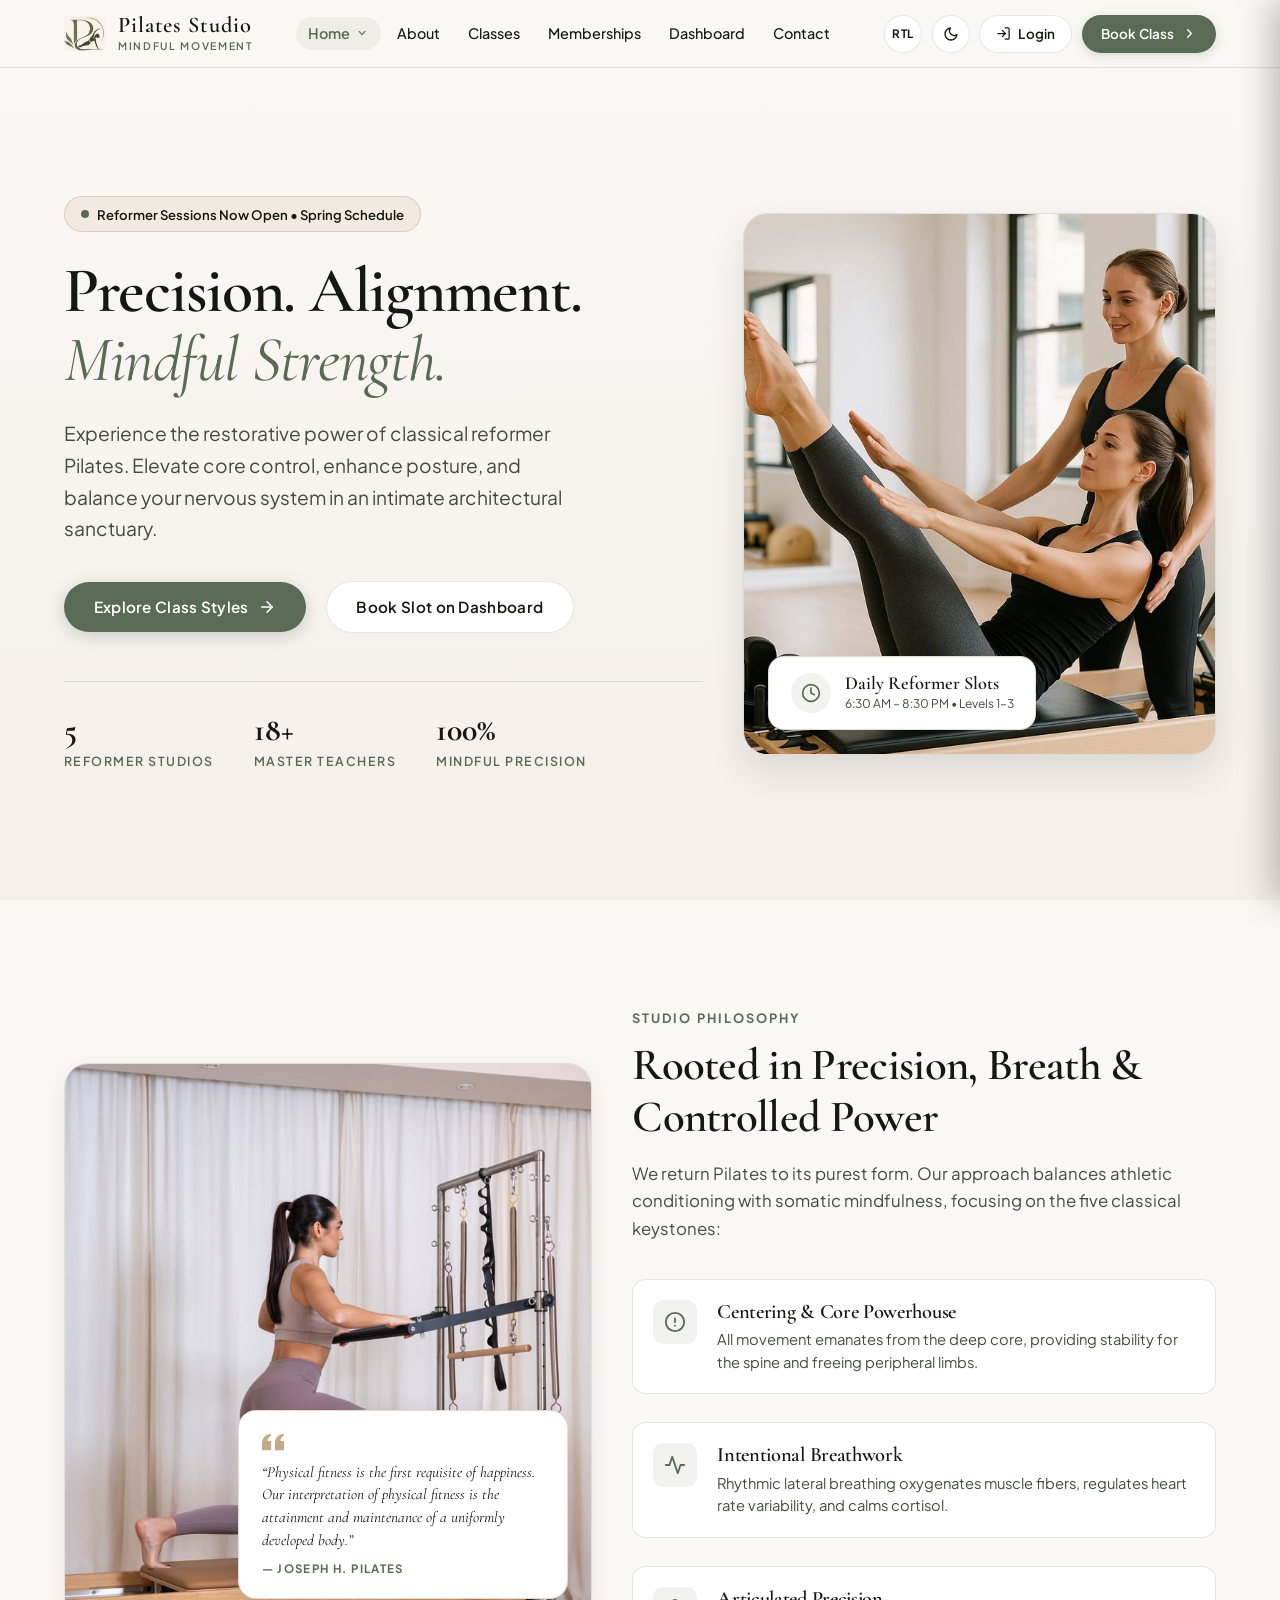
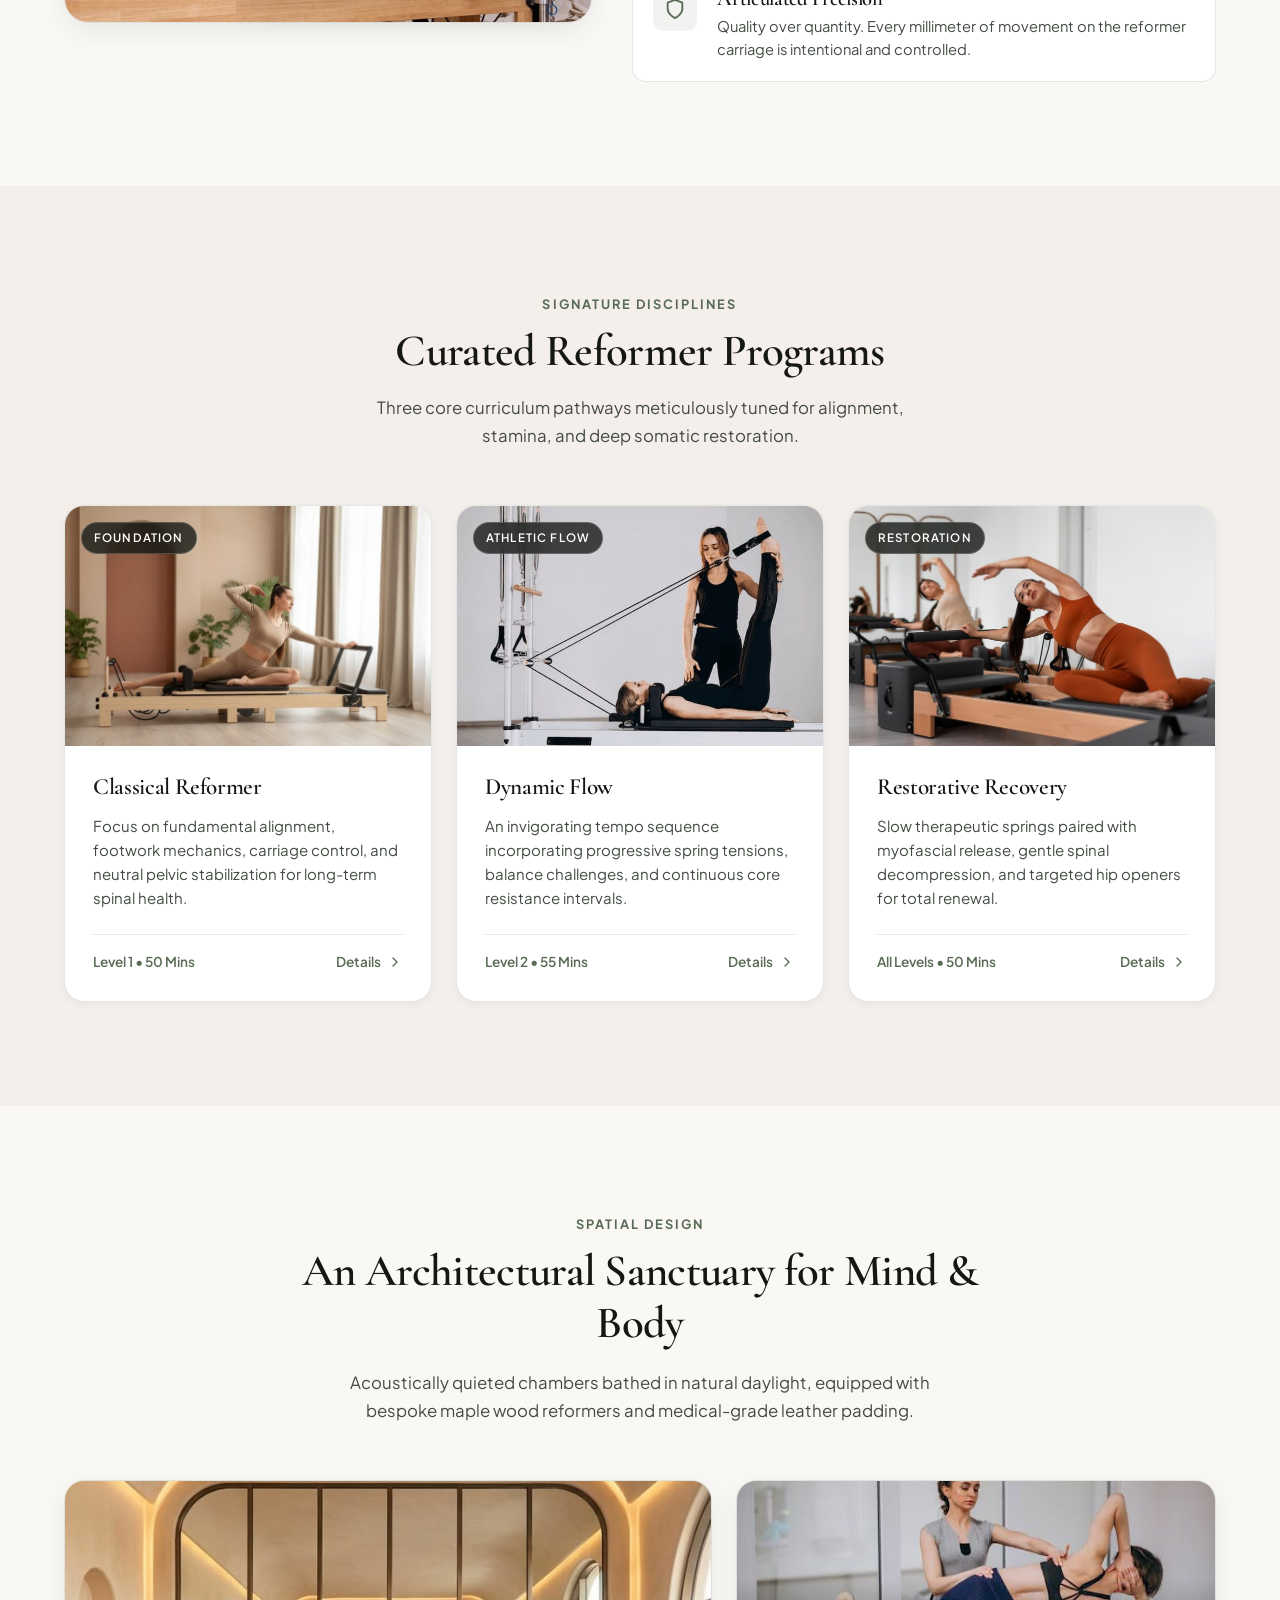
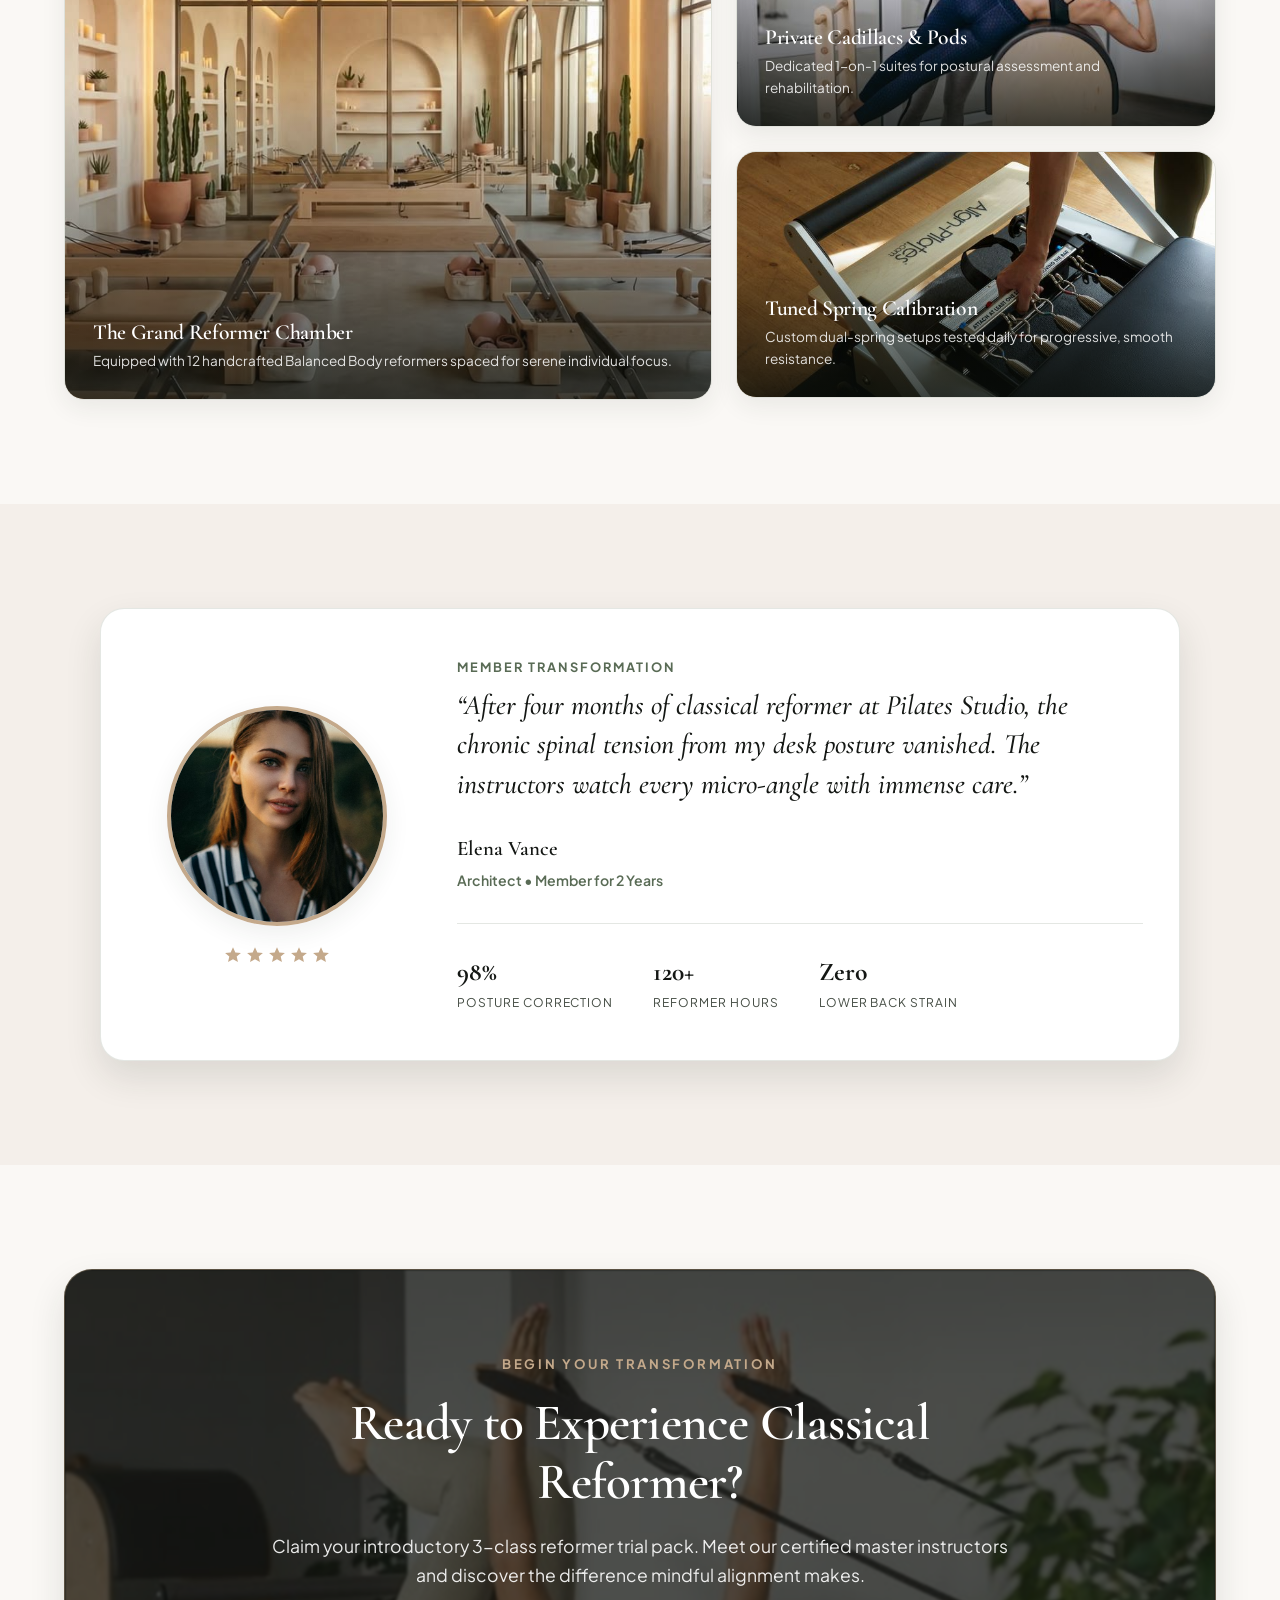
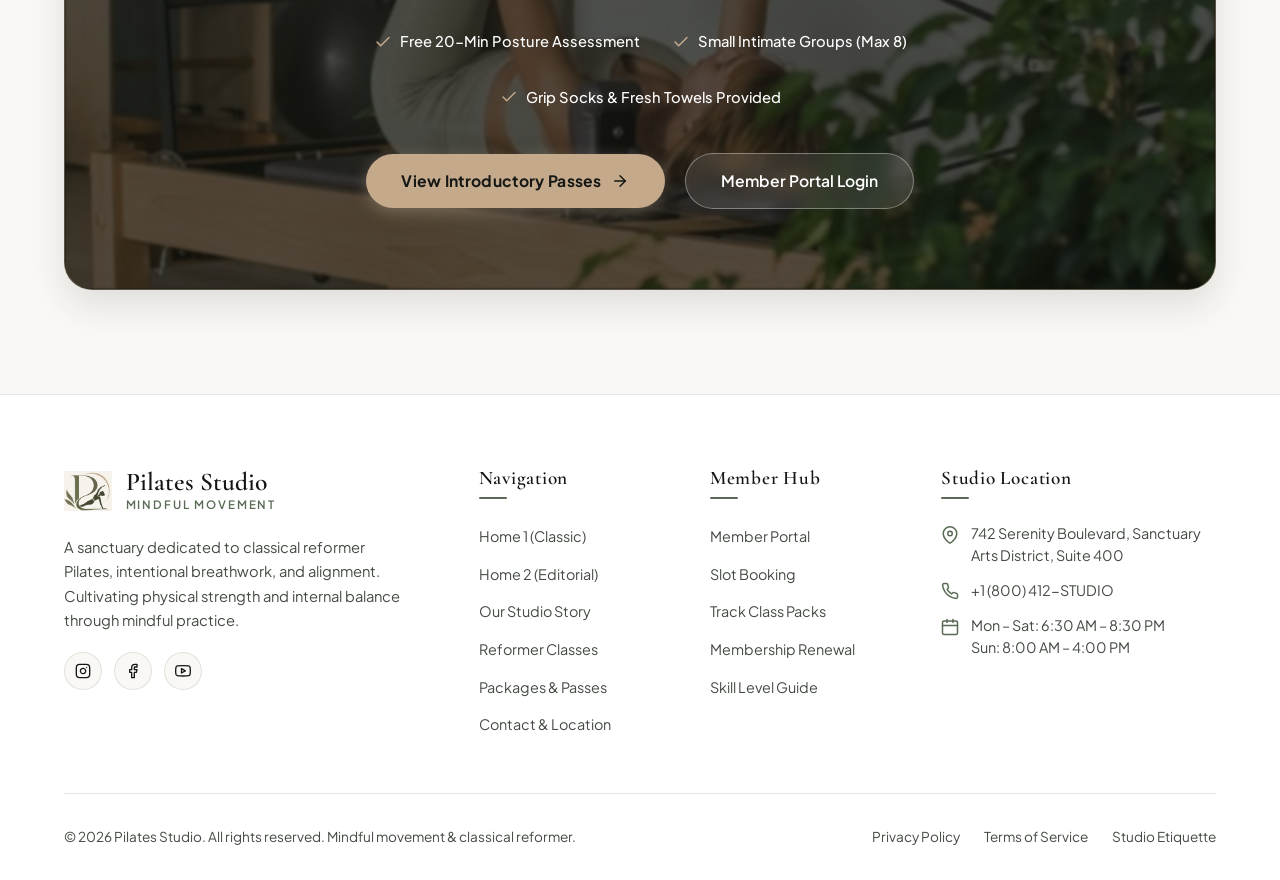
==== index.html @ a17dbea5 "first commit" ====
<!DOCTYPE html>
<html lang="en" dir="ltr">

<head>
  <meta charset="UTF-8">
  <meta name="viewport" content="width=device-width, initial-scale=1.0">
  <title>Pilates Studio — Mindful Movement & Classical Reformer</title>
  <meta name="description"
    content="Elevate physical precision, breath, and core alignment at Pilates Studio. Experience bespoke classical reformer classes, dynamic flows, and mindful restoration.">
  <link rel="icon" type="image/png" href="assets/images/icons/logo.png">

  <!-- External Stylesheets (Zero Inline CSS) -->
  <link rel="stylesheet" href="assets/css/style.css">
  <link rel="stylesheet" href="assets/css/responsive.css">
</head>

<body>

  <!-- =========================================================================
       1. Branded Preloader
       ========================================================================= -->
  <div id="page-preloader" aria-label="Loading Pilates Studio">
    <div class="loader-brand-wrapper">
      <div class="loader-logo-container">
        <div class="loader-ring"></div>
        <img src="assets/images/icons/logo.png" alt="Pilates Studio Logo" class="loader-logo-img">
      </div>
      <h2 class="loader-title">Pilates Studio</h2>
      <p class="loader-sub">Mindful Movement &bull; Classical Reformer</p>
    </div>
  </div>

  <!-- =========================================================================
       2. Fixed Slim Single-Line Header
       ========================================================================= -->
  <header class="site-header" id="site-header">
    <div class="header-container">
      <!-- Logo + Brand Title -->
      <a href="index.html" class="brand-link" aria-label="Pilates Studio Homepage">
        <img src="assets/images/icons/logo.png" alt="Pilates Studio Logo" class="brand-logo-img">
        <div class="brand-text-group">
          <span class="brand-name">Pilates Studio</span>
          <span class="brand-subtitle">Mindful Movement</span>
        </div>
      </a>

      <!-- Exactly 6 Desktop Primary Navigation Items (One Line) -->
      <nav class="desktop-nav" aria-label="Primary Desktop Navigation">
        <ul class="nav-list">
          <!-- 1. Home with Click-Only Dropdown -->
          <li class="nav-item has-dropdown">
            <button type="button" class="nav-link dropdown-toggle active" aria-expanded="false" aria-haspopup="true">
              <span>Home</span>
              <svg class="dropdown-toggle-icon" viewBox="0 0 20 20" fill="currentColor" aria-hidden="true">
                <path fill-rule="evenodd"
                  d="M5.23 7.21a.75.75 0 011.06.02L10 11.168l3.71-3.938a.75.75 0 111.08 1.04l-4.25 4.5a.75.75 0 01-1.08 0l-4.25-4.5a.75.75 0 01.02-1.06z"
                  clip-rule="evenodd" />
              </svg>
            </button>
            <ul class="dropdown-menu" aria-label="Home Variations">
              <li>
                <a href="index.html" class="dropdown-link active">
                  <span>Home 1</span>
                  <span class="dropdown-badge">Classic</span>
                </a>
              </li>
              <li>
                <a href="home-2.html" class="dropdown-link">
                  <span>Home 2</span>
                  <span class="dropdown-badge">Editorial</span>
                </a>
              </li>
            </ul>
          </li>

          <!-- 2. About -->
          <li class="nav-item">
            <a href="about.html" class="nav-link">About</a>
          </li>

          <!-- 3. Classes -->
          <li class="nav-item">
            <a href="classes.html" class="nav-link">Classes</a>
          </li>

          <!-- 4. Memberships -->
          <li class="nav-item">
            <a href="membership.html" class="nav-link">Memberships</a>
          </li>

          <!-- 5. Dashboard -->
          <li class="nav-item">
            <a href="dashboard.html" class="nav-link">Dashboard</a>
          </li>

          <!-- 6. Contact (Directly Visible) -->
          <li class="nav-item">
            <a href="contact.html" class="nav-link">Contact</a>
          </li>
        </ul>
      </nav>

      <!-- Header Action Controls: RTL, Dark Mode, Login Button & Mobile Menu Toggle -->
      <div class="header-actions">
        <!-- RTL/LTR Toggle -->
        <button type="button" class="action-icon-btn rtl-toggle-btn" aria-label="Switch text direction">
          <span class="rtl-label">RTL</span>
        </button>

        <!-- Dark Mode Toggle (#000000 Strict Base) -->
        <button type="button" class="action-icon-btn theme-toggle-btn" aria-label="Switch color theme">
          <svg class="theme-icon-sun" viewBox="0 0 24 24" fill="none" stroke="currentColor" stroke-width="2"
            stroke-linecap="round" stroke-linejoin="round" aria-hidden="true">
            <circle cx="12" cy="12" r="5"></circle>
            <line x1="12" y1="1" x2="12" y2="3"></line>
            <line x1="12" y1="21" x2="12" y2="23"></line>
            <line x1="4.22" y1="4.22" x2="5.64" y2="5.64"></line>
            <line x1="18.36" y1="18.36" x2="19.78" y2="19.78"></line>
            <line x1="1" y1="12" x2="3" y2="12"></line>
            <line x1="21" y1="12" x2="23" y2="12"></line>
            <line x1="4.22" y1="19.78" x2="5.64" y2="18.36"></line>
            <line x1="18.36" y1="5.64" x2="19.78" y2="4.22"></line>
          </svg>
          <svg class="theme-icon-moon" viewBox="0 0 24 24" fill="none" stroke="currentColor" stroke-width="2"
            stroke-linecap="round" stroke-linejoin="round" aria-hidden="true">
            <path d="M21 12.79A9 9 0 1 1 11.21 3 7 7 0 0 0 21 12.79z"></path>
          </svg>
        </button>

        <!-- Compact Member Login Button -->
        <a href="login.html" class="header-login-btn" aria-label="Member portal login">
          <svg viewBox="0 0 24 24" fill="none" stroke="currentColor" stroke-width="2" stroke-linecap="round"
            stroke-linejoin="round" aria-hidden="true">
            <path d="M15 3h4a2 2 0 0 1 2 2v14a2 2 0 0 1-2 2h-4"></path>
            <polyline points="10 17 15 12 10 7"></polyline>
            <line x1="15" y1="12" x2="3" y2="12"></line>
          </svg>
          <span>Login</span>
        </a>

        <!-- Primary Header CTA Button -->
        <a href="classes.html" class="header-cta-btn" aria-label="Book a reformer class">
          <span>Book Class</span>
          <svg viewBox="0 0 24 24" fill="none" stroke="currentColor" stroke-width="2" stroke-linecap="round"
            stroke-linejoin="round" aria-hidden="true">
            <polyline points="9 18 15 12 9 6"></polyline>
          </svg>
        </a>

        <!-- Mobile Menu Toggle Button -->
        <button type="button" class="mobile-toggle-btn" id="mobile-menu-toggle" aria-label="Open mobile menu"
          aria-expanded="false" aria-controls="mobile-drawer">
          <svg viewBox="0 0 24 24" fill="none" stroke="currentColor" stroke-width="2" stroke-linecap="round"
            stroke-linejoin="round" aria-hidden="true">
            <line x1="3" y1="12" x2="21" y2="12"></line>
            <line x1="3" y1="6" x2="21" y2="6"></line>
            <line x1="3" y1="18" x2="21" y2="18"></line>
          </svg>
        </button>
      </div>
    </div>
  </header>

  <!-- =========================================================================
       3. Mobile Navigation Drawer & Accordion
       ========================================================================= -->
  <div class="mobile-menu-backdrop" id="mobile-backdrop"></div>

  <aside class="mobile-drawer" id="mobile-drawer" aria-label="Mobile Navigation Menu">
    <!-- Drawer Brand Header -->
    <div class="drawer-header">
      <div class="drawer-brand">
        <img src="assets/images/icons/logo.png" alt="Pilates Studio Logo" class="drawer-brand-img">
        <div>
          <div class="drawer-brand-name">Pilates Studio</div>
          <div class="drawer-brand-sub">Mindful Movement</div>
        </div>
      </div>
      <button type="button" class="drawer-close-btn" id="mobile-drawer-close" aria-label="Close mobile menu">
        <svg viewBox="0 0 24 24" fill="none" stroke="currentColor" stroke-width="2" stroke-linecap="round"
          stroke-linejoin="round" style="width: 20px; height: 20px;" aria-hidden="true">
          <line x1="18" y1="6" x2="6" y2="18"></line>
          <line x1="6" y1="6" x2="18" y2="18"></line>
        </svg>
      </button>
    </div>

    <!-- Drawer Controls (Dark Mode & RTL) -->
    <div class="drawer-controls">
      <span class="drawer-control-label">Preferences</span>
      <div class="drawer-control-group">
        <button type="button" class="action-icon-btn rtl-toggle-btn" aria-label="Switch text direction">
          <span class="rtl-label">RTL</span>
        </button>
        <button type="button" class="action-icon-btn theme-toggle-btn" aria-label="Switch color theme">
          <svg class="theme-icon-sun" viewBox="0 0 24 24" fill="none" stroke="currentColor" stroke-width="2"
            stroke-linecap="round" stroke-linejoin="round" aria-hidden="true">
            <circle cx="12" cy="12" r="5"></circle>
            <line x1="12" y1="1" x2="12" y2="3"></line>
            <line x1="12" y1="21" x2="12" y2="23"></line>
            <line x1="4.22" y1="4.22" x2="5.64" y2="5.64"></line>
            <line x1="18.36" y1="18.36" x2="19.78" y2="19.78"></line>
            <line x1="1" y1="12" x2="3" y2="12"></line>
            <line x1="21" y1="12" x2="23" y2="12"></line>
            <line x1="4.22" y1="19.78" x2="5.64" y2="18.36"></line>
            <line x1="18.36" y1="5.64" x2="19.78" y2="4.22"></line>
          </svg>
          <svg class="theme-icon-moon" viewBox="0 0 24 24" fill="none" stroke="currentColor" stroke-width="2"
            stroke-linecap="round" stroke-linejoin="round" aria-hidden="true">
            <path d="M21 12.79A9 9 0 1 1 11.21 3 7 7 0 0 0 21 12.79z"></path>
          </svg>
        </button>
      </div>
    </div>

    <!-- Drawer Navigation List -->
    <ul class="mobile-nav-list">
      <!-- 1. Home with Mobile Accordion (Click only) -->
      <li class="mobile-nav-item">
        <button type="button" class="mobile-nav-link accordion-toggle active" aria-expanded="false">
          <span>Home</span>
          <svg class="accordion-icon" viewBox="0 0 20 20" fill="currentColor" aria-hidden="true">
            <path fill-rule="evenodd"
              d="M5.23 7.21a.75.75 0 011.06.02L10 11.168l3.71-3.938a.75.75 0 111.08 1.04l-4.25 4.5a.75.75 0 01-1.08 0l-4.25-4.5a.75.75 0 01.02-1.06z"
              clip-rule="evenodd" />
          </svg>
        </button>
        <ul class="mobile-submenu">
          <li>
            <a href="index.html" class="mobile-sub-link active">
              <span>Home 1 (Classic)</span>
            </a>
          </li>
          <li>
            <a href="home-2.html" class="mobile-sub-link">
              <span>Home 2 (Editorial)</span>
            </a>
          </li>
        </ul>
      </li>

      <!-- 2. About -->
      <li class="mobile-nav-item">
        <a href="about.html" class="mobile-nav-link">About</a>
      </li>

      <!-- 3. Classes -->
      <li class="mobile-nav-item">
        <a href="classes.html" class="mobile-nav-link">Classes</a>
      </li>

      <!-- 4. Memberships -->
      <li class="mobile-nav-item">
        <a href="membership.html" class="mobile-nav-link">Memberships</a>
      </li>

      <!-- 5. Dashboard -->
      <li class="mobile-nav-item">
        <a href="dashboard.html" class="mobile-nav-link">Member Dashboard</a>
      </li>

      <!-- 6. Contact -->
      <li class="mobile-nav-item">
        <a href="contact.html" class="mobile-nav-link">Contact</a>
      </li>
    </ul>

    <!-- Drawer Footer with CTA & Login Buttons -->
    <div class="drawer-footer">
      <a href="classes.html" class="mobile-cta-btn">
        <span>Book Reformer Class</span>
        <svg viewBox="0 0 24 24" fill="none" stroke="currentColor" stroke-width="2" stroke-linecap="round"
          stroke-linejoin="round" aria-hidden="true">
          <polyline points="9 18 15 12 9 6"></polyline>
        </svg>
      </a>
      <a href="login.html" class="mobile-login-btn">
        <svg viewBox="0 0 24 24" fill="none" stroke="currentColor" stroke-width="2" stroke-linecap="round"
          stroke-linejoin="round" aria-hidden="true">
          <path d="M15 3h4a2 2 0 0 1 2 2v14a2 2 0 0 1-2 2h-4"></path>
          <polyline points="10 17 15 12 10 7"></polyline>
          <line x1="15" y1="12" x2="3" y2="12"></line>
        </svg>
        <span>Member Portal Login</span>
      </a>
    </div>
  </aside>

  <!-- =========================================================================
       MAIN CONTENT: EXACTLY 6 CONTENT SECTIONS FOR HOME 1
       ========================================================================= -->
  <main class="main-content" id="main-content">

    <!-- -----------------------------------------------------------------------
         SECTION 01: HERO (Asymmetric Editorial Reformer Showcase)
         ----------------------------------------------------------------------- -->
    <section class="hero-section" id="hero">
      <div class="section-container">
        <div class="hero-grid">
          <!-- Text Content Column -->
          <div class="hero-content">
            <div class="hero-pill">
              <span class="hero-pill-indicator"></span>
              <span>Reformer Sessions Now Open &bull; Spring Schedule</span>
            </div>
            <h1 class="hero-headline">
              Precision. Alignment. <br>
              <span class="text-serif-italic">Mindful Strength.</span>
            </h1>
            <p class="hero-description">
              Experience the restorative power of classical reformer Pilates. Elevate core control, enhance posture, and
              balance your nervous system in an intimate architectural sanctuary.
            </p>
            <div class="hero-cta-group">
              <a href="classes.html" class="btn-primary">
                <span>Explore Class Styles</span>
                <svg viewBox="0 0 24 24" fill="none" stroke="currentColor" stroke-width="2" stroke-linecap="round"
                  stroke-linejoin="round" style="width: 18px; height: 18px;" aria-hidden="true">
                  <line x1="5" y1="12" x2="19" y2="12"></line>
                  <polyline points="12 5 19 12 12 19"></polyline>
                </svg>
              </a>
              <a href="dashboard.html" class="btn-secondary">
                <span>Book Slot on Dashboard</span>
              </a>
            </div>

            <!-- Stats Strip -->
            <div class="hero-stats-row">
              <div class="hero-stat-item">
                <span class="hero-stat-num">5</span>
                <span class="hero-stat-label">Reformer Studios</span>
              </div>
              <div class="hero-stat-item">
                <span class="hero-stat-num">18+</span>
                <span class="hero-stat-label">Master Teachers</span>
              </div>
              <div class="hero-stat-item">
                <span class="hero-stat-num">100%</span>
                <span class="hero-stat-label">Mindful Precision</span>
              </div>
            </div>
          </div>

          <!-- Hero Image Column -->
          <div class="hero-visual-col">
            <div class="hero-image-card">
              <img src="assets/images/hero/p1.jpg" alt="Woman performing mindful reformer Pilates exercise"
                class="hero-main-img">
              <div class="hero-floating-badge">
                <div class="badge-icon">
                  <svg viewBox="0 0 24 24" fill="none" stroke="currentColor" stroke-width="2" stroke-linecap="round"
                    stroke-linejoin="round" aria-hidden="true">
                    <circle cx="12" cy="12" r="10"></circle>
                    <polyline points="12 6 12 12 16 14"></polyline>
                  </svg>
                </div>
                <div>
                  <div class="badge-title">Daily Reformer Slots</div>
                  <div class="badge-sub">6:30 AM &ndash; 8:30 PM &bull; Levels 1&ndash;3</div>
                </div>
              </div>
            </div>
          </div>
        </div>
      </div>
    </section>

    <!-- -----------------------------------------------------------------------
         SECTION 02: PHILOSOPHY (Architectural Split & Core Principles)
         ----------------------------------------------------------------------- -->
    <section class="philosophy-section" id="philosophy">
      <div class="section-container">
        <div class="philosophy-grid">
          <!-- Media Column -->
          <div class="philosophy-media-wrapper">
            <img src="assets/images/about/p2.jpg" alt="Mindful movement pose on Pilates apparatus"
              class="philosophy-img">
            <div class="philosophy-quote-card">
              <svg class="quote-icon-svg" viewBox="0 0 24 24" fill="currentColor" aria-hidden="true">
                <path
                  d="M14.017 21v-7.391c0-5.704 3.731-9.57 8.983-10.609l.995 2.151c-2.432.917-3.995 3.638-3.995 5.849h4v10h-9.983zm-14.017 0v-7.391c0-5.704 3.748-9.57 9-10.609l.996 2.151c-2.433.917-3.996 3.638-3.996 5.849h3.983v10h-9.983z" />
              </svg>
              <p class="quote-text">
                &ldquo;Physical fitness is the first requisite of happiness. Our interpretation of physical fitness is
                the attainment and maintenance of a uniformly developed body.&rdquo;
              </p>
              <span class="quote-author">&mdash; Joseph H. Pilates</span>
            </div>
          </div>

          <!-- Content Column -->
          <div class="philosophy-content-col">
            <span class="section-tagline">Studio Philosophy</span>
            <h2 class="section-heading">Rooted in Precision, Breath & Controlled Power</h2>
            <p class="section-subtext">
              We return Pilates to its purest form. Our approach balances athletic conditioning with somatic
              mindfulness, focusing on the five classical keystones:
            </p>

            <div class="philosophy-features">
              <div class="philosophy-feature-item">
                <div class="feature-icon-box">
                  <svg viewBox="0 0 24 24" fill="none" stroke="currentColor" stroke-width="2" stroke-linecap="round"
                    stroke-linejoin="round" aria-hidden="true">
                    <circle cx="12" cy="12" r="10"></circle>
                    <line x1="12" y1="8" x2="12" y2="12"></line>
                    <line x1="12" y1="16" x2="12.01" y2="16"></line>
                  </svg>
                </div>
                <div>
                  <h3 class="feature-title">Centering & Core Powerhouse</h3>
                  <p class="feature-desc">All movement emanates from the deep core, providing stability for the spine
                    and freeing peripheral limbs.</p>
                </div>
              </div>

              <div class="philosophy-feature-item">
                <div class="feature-icon-box">
                  <svg viewBox="0 0 24 24" fill="none" stroke="currentColor" stroke-width="2" stroke-linecap="round"
                    stroke-linejoin="round" aria-hidden="true">
                    <polyline points="22 12 18 12 15 21 9 3 6 12 2 12"></polyline>
                  </svg>
                </div>
                <div>
                  <h3 class="feature-title">Intentional Breathwork</h3>
                  <p class="feature-desc">Rhythmic lateral breathing oxygenates muscle fibers, regulates heart rate
                    variability, and calms cortisol.</p>
                </div>
              </div>

              <div class="philosophy-feature-item">
                <div class="feature-icon-box">
                  <svg viewBox="0 0 24 24" fill="none" stroke="currentColor" stroke-width="2" stroke-linecap="round"
                    stroke-linejoin="round" aria-hidden="true">
                    <path d="M12 22s8-4 8-10V5l-8-3-8 3v7c0 6 8 10 8 10z"></path>
                  </svg>
                </div>
                <div>
                  <h3 class="feature-title">Articulated Precision</h3>
                  <p class="feature-desc">Quality over quantity. Every millimeter of movement on the reformer carriage
                    is intentional and controlled.</p>
                </div>
              </div>
            </div>
          </div>
        </div>
      </div>
    </section>

    <!-- -----------------------------------------------------------------------
         SECTION 03: DISCIPLINES (Balanced Equal-Height Reformer Cards)
         ----------------------------------------------------------------------- -->
    <section class="disciplines-section" id="disciplines">
      <div class="section-container">
        <div class="disciplines-header">
          <span class="section-tagline">Signature Disciplines</span>
          <h2 class="section-heading">Curated Reformer Programs</h2>
          <p class="section-subtext" style="margin: 0 auto;">
            Three core curriculum pathways meticulously tuned for alignment, stamina, and deep somatic restoration.
          </p>
        </div>

        <div class="disciplines-grid">
          <!-- Card 1: Classical Foundation -->
          <article class="discipline-card">
            <div class="card-media">
              <img src="assets/images/services/p3.jpg" alt="Classical Pilates reformer carriage practice"
                class="card-img">
              <span class="card-pill-tag">Foundation</span>
            </div>
            <div class="card-content">
              <h3 class="card-title">Classical Reformer</h3>
              <p class="card-description">
                Focus on fundamental alignment, footwork mechanics, carriage control, and neutral pelvic stabilization
                for long-term spinal health.
              </p>
              <div class="card-meta-row">
                <span class="card-level-badge">Level 1 &bull; 50 Mins</span>
                <a href="classes.html" class="card-link-action" aria-label="Learn about Classical Reformer">
                  <span>Details</span>
                  <svg viewBox="0 0 24 24" fill="none" stroke="currentColor" stroke-width="2" stroke-linecap="round"
                    stroke-linejoin="round" aria-hidden="true">
                    <polyline points="9 18 15 12 9 6"></polyline>
                  </svg>
                </a>
              </div>
            </div>
          </article>

          <!-- Card 2: Dynamic Athletic Flow -->
          <article class="discipline-card">
            <div class="card-media">
              <img src="assets/images/services/p4.jpg" alt="Athletic dynamic Pilates reformer workout" class="card-img">
              <span class="card-pill-tag">Athletic Flow</span>
            </div>
            <div class="card-content">
              <h3 class="card-title">Dynamic Flow</h3>
              <p class="card-description">
                An invigorating tempo sequence incorporating progressive spring tensions, balance challenges, and
                continuous core resistance intervals.
              </p>
              <div class="card-meta-row">
                <span class="card-level-badge">Level 2 &bull; 55 Mins</span>
                <a href="classes.html" class="card-link-action" aria-label="Learn about Dynamic Flow">
                  <span>Details</span>
                  <svg viewBox="0 0 24 24" fill="none" stroke="currentColor" stroke-width="2" stroke-linecap="round"
                    stroke-linejoin="round" aria-hidden="true">
                    <polyline points="9 18 15 12 9 6"></polyline>
                  </svg>
                </a>
              </div>
            </div>
          </article>

          <!-- Card 3: Restorative & Athletic Recovery -->
          <article class="discipline-card">
            <div class="card-media">
              <img src="assets/images/services/p5.jpg" alt="Restorative reformer stretching and alignment"
                class="card-img">
              <span class="card-pill-tag">Restoration</span>
            </div>
            <div class="card-content">
              <h3 class="card-title">Restorative Recovery</h3>
              <p class="card-description">
                Slow therapeutic springs paired with myofascial release, gentle spinal decompression, and targeted hip
                openers for total renewal.
              </p>
              <div class="card-meta-row">
                <span class="card-level-badge">All Levels &bull; 50 Mins</span>
                <a href="classes.html" class="card-link-action" aria-label="Learn about Restorative Recovery">
                  <span>Details</span>
                  <svg viewBox="0 0 24 24" fill="none" stroke="currentColor" stroke-width="2" stroke-linecap="round"
                    stroke-linejoin="round" aria-hidden="true">
                    <polyline points="9 18 15 12 9 6"></polyline>
                  </svg>
                </a>
              </div>
            </div>
          </article>
        </div>
      </div>
    </section>

    <!-- -----------------------------------------------------------------------
         SECTION 04: SANCTUARY GALLERY (Asymmetric Architectural Mosaic)
         ----------------------------------------------------------------------- -->
    <section class="sanctuary-section" id="sanctuary">
      <div class="section-container">
        <div class="sanctuary-header">
          <div class="sanctuary-title-col">
            <span class="section-tagline">Spatial Design</span>
            <h2 class="section-heading">An Architectural Sanctuary for Mind & Body</h2>
          </div>
          <p class="section-subtext sanctuary-subtext">
            Acoustically quieted chambers bathed in natural daylight, equipped with bespoke maple wood reformers and
            medical-grade leather padding.
          </p>
        </div>

        <div class="sanctuary-mosaic-grid">
          <!-- Large Feature Frame -->
          <div class="mosaic-item mosaic-item-large">
            <img src="assets/images/gallery/p6.jpg" alt="Spacious Pilates reformer apparatus line in sunlit studio"
              class="mosaic-img">
            <div class="mosaic-overlay">
              <h3 class="mosaic-title">The Grand Reformer Chamber</h3>
              <p class="mosaic-caption">Equipped with 12 handcrafted Balanced Body reformers spaced for serene
                individual focus.</p>
            </div>
          </div>

          <!-- Stacked Detail Frames -->
          <div class="mosaic-stacked-col">
            <div class="mosaic-item mosaic-item-small">
              <img src="assets/images/gallery/p7.jpg"
                alt="Instructor assisting member in private Pilates instruction pod" class="mosaic-img">
              <div class="mosaic-overlay">
                <h3 class="mosaic-title">Private Cadillacs & Pods</h3>
                <p class="mosaic-caption">Dedicated 1-on-1 suites for postural assessment and rehabilitation.</p>
              </div>
            </div>

            <div class="mosaic-item mosaic-item-small">
              <img src="assets/images/gallery/p8.jpg" alt="Precision spring tension and apparatus craftsmanship"
                class="mosaic-img">
              <div class="mosaic-overlay">
                <h3 class="mosaic-title">Tuned Spring Calibration</h3>
                <p class="mosaic-caption">Custom dual-spring setups tested daily for progressive, smooth resistance.</p>
              </div>
            </div>
          </div>
        </div>
      </div>
    </section>

    <!-- -----------------------------------------------------------------------
         SECTION 05: MEMBER SPOTLIGHT (Editorial Quote & Transformation)
         ----------------------------------------------------------------------- -->
    <section class="spotlight-section" id="spotlight">
      <div class="section-container">
        <div class="spotlight-card">
          <!-- Member Avatar Column -->
          <div class="spotlight-avatar-wrapper">
            <img src="assets/images/testimonials/member-spotlight.jpg" alt="Elena Vance, Studio Member"
              class="spotlight-avatar">
            <div class="spotlight-stars" aria-label="5 out of 5 stars rating">
              <svg viewBox="0 0 20 20" aria-hidden="true">
                <polygon
                  points="10 1.5 12.6 7.2 18.8 7.7 14.1 11.8 15.5 17.9 10 14.6 4.5 17.9 5.9 11.8 1.2 7.7 7.4 7.2 10 1.5" />
              </svg>
              <svg viewBox="0 0 20 20" aria-hidden="true">
                <polygon
                  points="10 1.5 12.6 7.2 18.8 7.7 14.1 11.8 15.5 17.9 10 14.6 4.5 17.9 5.9 11.8 1.2 7.7 7.4 7.2 10 1.5" />
              </svg>
              <svg viewBox="0 0 20 20" aria-hidden="true">
                <polygon
                  points="10 1.5 12.6 7.2 18.8 7.7 14.1 11.8 15.5 17.9 10 14.6 4.5 17.9 5.9 11.8 1.2 7.7 7.4 7.2 10 1.5" />
              </svg>
              <svg viewBox="0 0 20 20" aria-hidden="true">
                <polygon
                  points="10 1.5 12.6 7.2 18.8 7.7 14.1 11.8 15.5 17.9 10 14.6 4.5 17.9 5.9 11.8 1.2 7.7 7.4 7.2 10 1.5" />
              </svg>
              <svg viewBox="0 0 20 20" aria-hidden="true">
                <polygon
                  points="10 1.5 12.6 7.2 18.8 7.7 14.1 11.8 15.5 17.9 10 14.6 4.5 17.9 5.9 11.8 1.2 7.7 7.4 7.2 10 1.5" />
              </svg>
            </div>
          </div>

          <!-- Body Column -->
          <div class="spotlight-quote-body">
            <span class="section-tagline" style="margin-bottom: 0.5rem;">Member Transformation</span>
            <blockquote class="spotlight-quote-text">
              &ldquo;After four months of classical reformer at Pilates Studio, the chronic spinal tension from my desk
              posture vanished. The instructors watch every micro-angle with immense care.&rdquo;
            </blockquote>
            <div>
              <div class="spotlight-author-name">Elena Vance</div>
              <div class="spotlight-author-meta">Architect &bull; Member for 2 Years</div>
            </div>

            <div class="spotlight-metrics-row">
              <div class="metric-item">
                <span class="metric-num">98%</span>
                <span class="metric-desc">Posture Correction</span>
              </div>
              <div class="metric-item">
                <span class="metric-num">120+</span>
                <span class="metric-desc">Reformer Hours</span>
              </div>
              <div class="metric-item">
                <span class="metric-num">Zero</span>
                <span class="metric-desc">Lower Back Strain</span>
              </div>
            </div>
          </div>
        </div>
      </div>
    </section>

    <!-- -----------------------------------------------------------------------
         SECTION 06: FINAL STUDIO CALL-TO-ACTION (Reformer Induction)
         ----------------------------------------------------------------------- -->
    <section class="studio-cta-section" id="induction-cta">
      <div class="section-container">
        <div class="cta-banner-container">
          <img src="assets/images/backgrounds/p36.jpg" alt="Pilates studio ambiance" class="cta-bg-image">
          <div class="cta-content-wrapper">
            <span class="cta-tag">Begin Your Transformation</span>
            <h2 class="cta-heading">Ready to Experience Classical Reformer?</h2>
            <p class="cta-desc">
              Claim your introductory 3-class reformer trial pack. Meet our certified master instructors and discover
              the difference mindful alignment makes.
            </p>

            <div class="cta-perks-row">
              <div class="cta-perk-item">
                <svg viewBox="0 0 24 24" fill="none" stroke="currentColor" stroke-width="2" stroke-linecap="round"
                  stroke-linejoin="round" aria-hidden="true">
                  <polyline points="20 6 9 17 4 12"></polyline>
                </svg>
                <span>Free 20-Min Posture Assessment</span>
              </div>
              <div class="cta-perk-item">
                <svg viewBox="0 0 24 24" fill="none" stroke="currentColor" stroke-width="2" stroke-linecap="round"
                  stroke-linejoin="round" aria-hidden="true">
                  <polyline points="20 6 9 17 4 12"></polyline>
                </svg>
                <span>Small Intimate Groups (Max 8)</span>
              </div>
              <div class="cta-perk-item">
                <svg viewBox="0 0 24 24" fill="none" stroke="currentColor" stroke-width="2" stroke-linecap="round"
                  stroke-linejoin="round" aria-hidden="true">
                  <polyline points="20 6 9 17 4 12"></polyline>
                </svg>
                <span>Grip Socks & Fresh Towels Provided</span>
              </div>
            </div>

            <div class="cta-buttons-group">
              <a href="membership.html" class="cta-btn-white">
                <span>View Introductory Passes</span>
                <svg viewBox="0 0 24 24" fill="none" stroke="currentColor" stroke-width="2" stroke-linecap="round"
                  stroke-linejoin="round" style="width: 18px; height: 18px;" aria-hidden="true">
                  <line x1="5" y1="12" x2="19" y2="12"></line>
                  <polyline points="12 5 19 12 12 19"></polyline>
                </svg>
              </a>
              <a href="login.html" class="cta-btn-outline">
                <span>Member Portal Login</span>
              </a>
            </div>
          </div>
        </div>
      </div>
    </section>

  </main>

  <!-- =========================================================================
       5. Shared Footer
       ========================================================================= -->
  <footer class="site-footer" id="site-footer">
    <div class="footer-container">
      <div class="footer-grid">
        <!-- Brand Summary Column -->
        <div class="footer-brand-col">
          <a href="index.html" class="footer-brand-header" aria-label="Pilates Studio Home">
            <img src="assets/images/icons/logo.png" alt="Pilates Studio Logo" class="footer-brand-logo">
            <div>
              <div class="footer-brand-title">Pilates Studio</div>
              <div class="footer-brand-sub">Mindful Movement</div>
            </div>
          </a>
          <p class="footer-desc">
            A sanctuary dedicated to classical reformer Pilates, intentional breathwork, and alignment. Cultivating
            physical strength and internal balance through mindful practice.
          </p>
          <div class="footer-socials" aria-label="Social Media Links">
            <a href="#" class="footer-social-link" aria-label="Instagram">
              <svg viewBox="0 0 24 24" fill="none" stroke="currentColor" stroke-width="2" stroke-linecap="round"
                stroke-linejoin="round" aria-hidden="true">
                <rect x="2" y="2" width="20" height="20" rx="5" ry="5"></rect>
                <path d="M16 11.37A4 4 0 1 1 12.63 8 4 4 0 0 1 16 11.37z"></path>
                <line x1="17.5" y1="6.5" x2="17.51" y2="6.5"></line>
              </svg>
            </a>
            <a href="#" class="footer-social-link" aria-label="Facebook">
              <svg viewBox="0 0 24 24" fill="none" stroke="currentColor" stroke-width="2" stroke-linecap="round"
                stroke-linejoin="round" aria-hidden="true">
                <path d="M18 2h-3a5 5 0 0 0-5 5v3H7v4h3v8h4v-8h3l1-4h-4V7a1 1 0 0 1 1-1h3z"></path>
              </svg>
            </a>
            <a href="#" class="footer-social-link" aria-label="YouTube">
              <svg viewBox="0 0 24 24" fill="none" stroke="currentColor" stroke-width="2" stroke-linecap="round"
                stroke-linejoin="round" aria-hidden="true">
                <path
                  d="M22.54 6.42a2.78 2.78 0 0 0-1.94-2C18.88 4 12 4 12 4s-6.88 0-8.6.46a2.78 2.78 0 0 0-1.94 2A29 29 0 0 0 1 11.75a29 29 0 0 0 .46 5.33A2.78 2.78 0 0 0 3.4 19c1.72.46 8.6.46 8.6.46s6.88 0 8.6-.46a2.78 2.78 0 0 0 1.94-2 29 29 0 0 0 .46-5.25 29 29 0 0 0-.46-5.33z">
                </path>
                <polygon points="9.75 15.02 15.5 11.75 9.75 8.48 9.75 15.02"></polygon>
              </svg>
            </a>
          </div>
        </div>

        <!-- Quick Links -->
        <div>
          <h3 class="footer-col-title">Navigation</h3>
          <ul class="footer-nav-list">
            <li><a href="index.html" class="footer-nav-link">Home 1 (Classic)</a></li>
            <li><a href="home-2.html" class="footer-nav-link">Home 2 (Editorial)</a></li>
            <li><a href="about.html" class="footer-nav-link">Our Studio Story</a></li>
            <li><a href="classes.html" class="footer-nav-link">Reformer Classes</a></li>
            <li><a href="membership.html" class="footer-nav-link">Packages & Passes</a></li>
            <li><a href="contact.html" class="footer-nav-link">Contact & Location</a></li>
          </ul>
        </div>

        <!-- Member Hub -->
        <div>
          <h3 class="footer-col-title">Member Hub</h3>
          <ul class="footer-nav-list">
            <li><a href="login.html" class="footer-nav-link">Member Portal</a></li>
            <li><a href="dashboard.html" class="footer-nav-link">Slot Booking</a></li>
            <li><a href="dashboard.html#packs" class="footer-nav-link">Track Class Packs</a></li>
            <li><a href="dashboard.html#renew" class="footer-nav-link">Membership Renewal</a></li>
            <li><a href="classes.html#levels" class="footer-nav-link">Skill Level Guide</a></li>
          </ul>
        </div>

        <!-- Studio Location & Schedule -->
        <div>
          <h3 class="footer-col-title">Studio Location</h3>
          <div class="footer-contact-info">
            <div class="footer-contact-item">
              <svg viewBox="0 0 24 24" fill="none" stroke="currentColor" stroke-width="2" stroke-linecap="round"
                stroke-linejoin="round" aria-hidden="true">
                <path d="M21 10c0 7-9 13-9 13s-9-6-9-13a9 9 0 0 1 18 0z"></path>
                <circle cx="12" cy="10" r="3"></circle>
              </svg>
              <span>742 Serenity Boulevard, Sanctuary Arts District, Suite 400</span>
            </div>
            <div class="footer-contact-item">
              <svg viewBox="0 0 24 24" fill="none" stroke="currentColor" stroke-width="2" stroke-linecap="round"
                stroke-linejoin="round" aria-hidden="true">
                <path
                  d="M22 16.92v3a2 2 0 0 1-2.18 2 19.79 19.79 0 0 1-8.63-3.07 19.5 19.5 0 0 1-6-6 19.79 19.79 0 0 1-3.07-8.67A2 2 0 0 1 4.11 2h3a2 2 0 0 1 2 1.72 12.84 12.84 0 0 0 .7 2.81 2 2 0 0 1-.45 2.11L8.09 9.91a16 16 0 0 0 6 6l1.27-1.27a2 2 0 0 1 2.11-.45 12.84 12.84 0 0 0 2.81.7A2 2 0 0 1 22 16.92z">
                </path>
              </svg>
              <span>+1 (800) 412-STUDIO</span>
            </div>
            <div class="footer-contact-item">
              <svg viewBox="0 0 24 24" fill="none" stroke="currentColor" stroke-width="2" stroke-linecap="round"
                stroke-linejoin="round" aria-hidden="true">
                <rect x="2" y="4" width="20" height="18" rx="2" ry="2"></rect>
                <line x1="16" y1="2" x2="16" y2="6"></line>
                <line x1="8" y1="2" x2="8" y2="6"></line>
                <line x1="2" y1="10" x2="22" y2="10"></line>
              </svg>
              <span>Mon – Sat: 6:30 AM – 8:30 PM<br>Sun: 8:00 AM – 4:00 PM</span>
            </div>
          </div>
        </div>
      </div>

      <!-- Footer Bottom -->
      <div class="footer-bottom">
        <div>
          &copy; 2026 Pilates Studio. All rights reserved. Mindful movement & classical reformer.
        </div>
        <div class="footer-bottom-links">
          <a href="#" class="footer-bottom-link">Privacy Policy</a>
          <a href="#" class="footer-bottom-link">Terms of Service</a>
          <a href="#" class="footer-bottom-link">Studio Etiquette</a>
        </div>
      </div>
    </div>
  </footer>

  <!-- =========================================================================
       6. Scroll To Top Floating Button
       ========================================================================= -->
  <button type="button" id="scroll-to-top" aria-label="Scroll back to top">
    <svg viewBox="0 0 24 24" fill="none" stroke="currentColor" stroke-width="2.5" stroke-linecap="round"
      stroke-linejoin="round" aria-hidden="true">
      <polyline points="18 15 12 9 6 15"></polyline>
    </svg>
  </button>

  <!-- External JavaScript (Zero Inline JS) -->
  <script src="assets/js/main.js"></script>
</body>

</html>
---- assets/css/style.css ----
/* ==========================================================================
   PILATES STUDIO — GLOBAL DESIGN SYSTEM & BRAND STYLESHEET
   Brand: Pilates Studio
   Colors: Natural Olive (#596B55), Champagne Gold (#C4A98B), Absolute Dark (#000000)
   Typography: Cormorant Garamond (Editorial Serif) & Plus Jakarta Sans (Clean Modern)
   ========================================================================== */

@import url('https://fonts.googleapis.com/css2?family=Cormorant+Garamond:ital,wght@0,400;0,500;0,600;0,700;1,400&family=Plus+Jakarta+Sans:wght@300;400;500;600;700&display=swap');

:root {
  /* Brand Palette */
  --color-primary: #596B55;
  --color-primary-hover: #455542;
  --color-primary-light: #7C9177;
  --color-primary-subtle: rgba(89, 107, 85, 0.08);

  --color-accent: #C4A98B;
  --color-accent-hover: #B29574;
  --color-accent-subtle: rgba(196, 169, 139, 0.16);

  /* Light Theme Surfaces & Bright Crisp Text */
  --bg-body: #FAF8F5;
  --bg-surface: #FFFFFF;
  --bg-elevated: #F4EFEA;
  --bg-header: rgba(250, 248, 245, 0.94);

  --text-main: #141714;
  --text-muted: #434B42;
  --text-dim: #606B5F;
  --text-inverse: #FFFFFF;

  --border-color: rgba(89, 107, 85, 0.16);
  --border-highlight: rgba(196, 169, 139, 0.42);

  --shadow-sm: 0 2px 8px rgba(35, 45, 33, 0.05);
  --shadow-md: 0 8px 24px rgba(35, 45, 33, 0.08);
  --shadow-lg: 0 16px 36px rgba(35, 45, 33, 0.12);

  /* Typography */
  --font-serif: 'Cormorant Garamond', Georgia, serif;
  --font-sans: 'Plus Jakarta Sans', -apple-system, BlinkMacSystemFont, 'Segoe UI', Roboto, sans-serif;

  /* Unified Compact Container Width */
  --container-max-width: 1200px;

  /* Header & Banner Dimensions */
  --header-height: 68px;
  --page-hero-height: 480px;
  --transition-smooth: all 0.28s cubic-bezier(0.2, 0.8, 0.2, 1);
}

/* Strict Dark Mode: Absolute #000000 Base with Bright Visible Text */
html.dark {
  --bg-body: #000000 !important;
  --bg-surface: #0A0C0A;
  --bg-elevated: #121512;
  --bg-header: rgba(0, 0, 0, 0.94);

  --text-main: #FFFFFF;
  --text-muted: #E2E8E0;
  --text-dim: #BAC4B8;
  --text-inverse: #000000;

  --color-primary: #85A37F;
  --color-primary-hover: #9EBD98;
  --color-primary-subtle: rgba(133, 163, 127, 0.18);

  --color-accent: #E0C7A9;
  --color-accent-hover: #EED7BD;
  --color-accent-subtle: rgba(224, 199, 169, 0.2);

  --border-color: rgba(255, 255, 255, 0.18);
  --border-highlight: rgba(224, 199, 169, 0.45);

  --shadow-sm: 0 2px 10px rgba(0, 0, 0, 0.7);
  --shadow-md: 0 8px 26px rgba(0, 0, 0, 0.85);
  --shadow-lg: 0 18px 40px rgba(0, 0, 0, 0.95);
}

/* ==========================================================================
   Base & Resets
   ========================================================================== */
*,
*::before,
*::after {
  box-sizing: border-box;
  margin: 0;
  padding: 0;
}

html {
  font-size: 16px;
  scroll-behavior: smooth;
  -webkit-font-smoothing: antialiased;
  -moz-osx-font-smoothing: grayscale;
  max-width: 100%;
  overflow-x: clip;
}

body {
  font-family: var(--font-sans);
  background-color: var(--bg-body);
  color: var(--text-main);
  line-height: 1.6;
  max-width: 100%;
  width: 100%;
  overflow-x: clip;
  min-height: 100vh;
  min-height: 100dvh;
  display: flex;
  flex-direction: column;
  position: relative;
  transition: background-color 0.3s ease, color 0.3s ease;
}

h1,
h2,
h3,
h4,
h5,
h6 {
  font-family: var(--font-serif);
  color: var(--text-main);
  line-height: 1.18;
  font-weight: 600;
  letter-spacing: -0.015em;
}

a {
  color: inherit;
  text-decoration: none;
  transition: var(--transition-smooth);
}

img {
  max-width: 100%;
  height: auto;
  display: block;
}

button {
  font-family: inherit;
  cursor: pointer;
  border: none;
  background: none;
  outline: none;
}

/* Accessible focus ring */
:focus-visible {
  outline: 2px solid var(--color-accent);
  outline-offset: 3px;
}

/* Unified Container Utility for Header, Sections, and Footer */
.section-container,
.header-container,
.footer-container {
  max-width: var(--container-max-width, 1200px);
  margin: 0 auto;
  padding: 0 1.5rem;
}

/* Section Header Typography */
.section-tagline {
  display: inline-block;
  font-size: 0.8rem;
  font-weight: 700;
  letter-spacing: 0.16em;
  text-transform: uppercase;
  color: var(--color-primary);
  margin-bottom: 0.75rem;
}

.section-heading {
  font-size: clamp(2rem, 3.5vw, 2.9rem);
  font-weight: 600;
  line-height: 1.15;
  color: var(--text-main);
  margin-bottom: 1rem;
}

.section-subtext {
  font-size: 1.05rem;
  color: var(--text-muted);
  line-height: 1.65;
  max-width: 580px;
}

/* Buttons */
.btn-primary {
  display: inline-flex;
  align-items: center;
  justify-content: center;
  gap: 0.6rem;
  padding: 0.8rem 1.85rem;
  background-color: var(--color-primary);
  color: #FFFFFF !important;
  border-radius: 9999px;
  font-weight: 600;
  font-size: 0.95rem;
  letter-spacing: 0.02em;
  box-shadow: 0 4px 16px rgba(89, 107, 85, 0.28);
  transition: var(--transition-smooth);
  white-space: nowrap;
}

.btn-primary svg {
  flex-shrink: 0;
  width: 18px;
  height: 18px;
}

.btn-primary:hover {
  background-color: var(--color-primary-hover);
  transform: translateY(-2px);
  box-shadow: 0 8px 24px rgba(89, 107, 85, 0.38);
}

.btn-secondary {
  display: inline-flex;
  align-items: center;
  justify-content: center;
  gap: 0.6rem;
  padding: 0.8rem 1.85rem;
  background-color: var(--bg-surface);
  color: var(--text-main);
  border: 1px solid var(--border-color);
  border-radius: 9999px;
  font-weight: 600;
  font-size: 0.95rem;
  letter-spacing: 0.02em;
  transition: var(--transition-smooth);
  white-space: nowrap;
}

.btn-secondary svg {
  flex-shrink: 0;
  width: 18px;
  height: 18px;
}

.btn-secondary:hover {
  border-color: var(--color-primary);
  color: var(--color-primary);
  background-color: var(--color-primary-subtle);
  transform: translateY(-2px);
}

/* ==========================================================================
   Page Preloader
   ========================================================================== */
#page-preloader {
  position: fixed;
  inset: 0;
  background-color: var(--bg-body);
  z-index: 99999;
  display: flex;
  align-items: center;
  justify-content: center;
  flex-direction: column;
  transition: opacity 0.5s ease, visibility 0.5s ease;
}

#page-preloader.fade-out {
  opacity: 0;
  visibility: hidden;
  pointer-events: none;
}

.loader-brand-wrapper {
  display: flex;
  flex-direction: column;
  align-items: center;
  text-align: center;
}

.loader-logo-container {
  position: relative;
  width: 92px;
  height: 92px;
  display: flex;
  align-items: center;
  justify-content: center;
  margin-bottom: 1.25rem;
}

.loader-logo-img {
  width: 76px;
  height: 76px;
  object-fit: contain;
  animation: logoPulse 2s infinite ease-in-out;
}

.loader-ring {
  position: absolute;
  inset: 0;
  border: 2px solid transparent;
  border-top-color: var(--color-primary);
  border-bottom-color: var(--color-accent);
  border-radius: 50%;
  animation: loaderSpin 1.4s linear infinite;
}

.loader-title {
  font-family: var(--font-serif);
  font-size: 1.5rem;
  letter-spacing: 0.12em;
  text-transform: uppercase;
  color: var(--text-main);
  font-weight: 600;
  margin-bottom: 0.25rem;
}

.loader-sub {
  font-size: 0.75rem;
  letter-spacing: 0.2em;
  text-transform: uppercase;
  color: var(--color-primary);
}

@keyframes loaderSpin {
  0% {
    transform: rotate(0deg);
  }

  100% {
    transform: rotate(360deg);
  }
}

@keyframes logoPulse {

  0%,
  100% {
    transform: scale(1);
    opacity: 0.95;
  }

  50% {
    transform: scale(1.06);
    opacity: 0.75;
  }
}

/* ==========================================================================
   Header & Fixed Single-Line Navigation
   ========================================================================== */
.site-header {
  position: fixed;
  top: 0;
  left: 0;
  width: 100%;
  height: var(--header-height);
  background-color: var(--bg-header);
  backdrop-filter: blur(12px);
  -webkit-backdrop-filter: blur(12px);
  border-bottom: 1px solid var(--border-color);
  z-index: 1000;
  transition: background-color 0.3s ease, border-color 0.3s ease, box-shadow 0.3s ease;
}

.site-header.scrolled {
  box-shadow: var(--shadow-sm);
}

.header-container {
  height: 100%;
  display: flex;
  align-items: center;
  justify-content: space-between;
  gap: 1rem;
}

/* Brand Link */
.brand-link {
  display: flex;
  align-items: center;
  gap: 0.75rem;
  text-decoration: none;
  flex-shrink: 0;
}

.brand-logo-img {
  width: 42px;
  height: 42px;
  object-fit: contain;
  transition: transform 0.3s ease;
}

.brand-link:hover .brand-logo-img {
  transform: scale(1.05);
}

.brand-text-group {
  display: flex;
  flex-direction: column;
}

.brand-name {
  font-family: var(--font-serif);
  font-size: 1.4rem;
  font-weight: 600;
  letter-spacing: 0.04em;
  color: var(--text-main);
  line-height: 1.1;
  white-space: nowrap;
}

.brand-subtitle {
  font-size: 0.65rem;
  letter-spacing: 0.16em;
  text-transform: uppercase;
  color: var(--color-primary);
  font-weight: 600;
  white-space: nowrap;
}

/* Desktop Navigation (Exactly 6 Nav Items on One Line) */
.desktop-nav {
  display: flex;
  align-items: center;
  gap: 0.2rem;
}

.nav-list {
  display: flex;
  align-items: center;
  list-style: none;
  gap: 0.25rem;
}

.nav-item {
  position: relative;
}

.nav-link {
  display: inline-flex;
  align-items: center;
  gap: 0.3rem;
  padding: 0.45rem 0.75rem;
  font-size: 0.9rem;
  font-weight: 500;
  color: var(--text-main);
  border-radius: 9999px;
  transition: var(--transition-smooth);
  white-space: nowrap;
}

.nav-link:hover,
.nav-link.active {
  color: var(--color-primary);
  background-color: var(--color-primary-subtle);
}

.nav-link.active {
  font-weight: 600;
}

/* Home Dropdown (Strictly CLICK ONLY) */
.dropdown-toggle-icon {
  width: 14px;
  height: 14px;
  transition: transform 0.25s ease;
}

.nav-item.dropdown-open .dropdown-toggle-icon {
  transform: rotate(180deg);
}

.dropdown-menu {
  position: absolute;
  top: calc(100% + 10px);
  left: 0;
  min-width: 200px;
  background-color: var(--bg-surface);
  border: 1px solid var(--border-color);
  border-radius: 12px;
  padding: 0.5rem;
  box-shadow: var(--shadow-md);
  opacity: 0;
  visibility: hidden;
  transform: translateY(8px);
  transition: opacity 0.2s ease, transform 0.2s ease, visibility 0.2s ease;
  z-index: 1010;
  list-style: none;
}

.nav-item.dropdown-open .dropdown-menu {
  opacity: 1;
  visibility: visible;
  transform: translateY(0);
}

.dropdown-link {
  display: flex;
  align-items: center;
  justify-content: space-between;
  padding: 0.65rem 0.95rem;
  font-size: 0.88rem;
  color: var(--text-main);
  border-radius: 8px;
  transition: var(--transition-smooth);
}

.dropdown-link:hover,
.dropdown-link.active {
  background-color: var(--color-primary-subtle);
  color: var(--color-primary);
}

.dropdown-badge {
  font-size: 0.68rem;
  text-transform: uppercase;
  letter-spacing: 0.08em;
  padding: 0.15rem 0.45rem;
  background: var(--color-accent-subtle);
  color: var(--color-accent);
  border-radius: 4px;
  font-weight: 600;
}

/* Header Action Controls (RTL, Dark Mode, Compact Login, Primary CTA) */
.header-actions {
  display: flex;
  align-items: center;
  gap: 0.6rem;
  flex-shrink: 0;
}

.action-icon-btn {
  display: inline-flex;
  align-items: center;
  justify-content: center;
  width: 38px;
  height: 38px;
  border-radius: 50%;
  border: 1px solid var(--border-color);
  background-color: var(--bg-surface);
  color: var(--text-main);
  transition: var(--transition-smooth);
  flex-shrink: 0;
  box-sizing: border-box;
  cursor: pointer;
}

.action-icon-btn:hover {
  background-color: var(--color-primary-subtle);
  color: var(--color-primary);
  border-color: var(--color-primary);
}

.action-icon-btn svg {
  width: 16px;
  height: 16px;
}

.rtl-label {
  font-size: 0.72rem;
  font-weight: 700;
  letter-spacing: 0.04em;
  line-height: 1;
}

/* Compact Login Button */
.header-login-btn {
  display: inline-flex;
  align-items: center;
  justify-content: center;
  gap: 0.45rem;
  height: 38px;
  padding: 0 1rem;
  background-color: var(--bg-surface);
  color: var(--text-main);
  border: 1px solid var(--border-color);
  border-radius: 9999px;
  font-size: 0.84rem;
  font-weight: 600;
  letter-spacing: 0.01em;
  line-height: 1;
  transition: var(--transition-smooth);
  white-space: nowrap;
  box-sizing: border-box;
  text-decoration: none;
}

.header-login-btn:hover {
  border-color: var(--color-primary);
  color: var(--color-primary);
  background-color: var(--color-primary-subtle);
}

.header-login-btn svg {
  width: 15px;
  height: 15px;
  flex-shrink: 0;
}

/* Primary Header CTA Button */
.header-cta-btn {
  display: inline-flex;
  align-items: center;
  justify-content: center;
  gap: 0.45rem;
  height: 38px;
  padding: 0 1.15rem;
  background-color: var(--color-primary);
  color: #FFFFFF !important;
  border: 1px solid transparent;
  border-radius: 9999px;
  font-size: 0.84rem;
  font-weight: 600;
  letter-spacing: 0.01em;
  line-height: 1;
  transition: var(--transition-smooth);
  box-shadow: 0 3px 12px rgba(89, 107, 85, 0.22);
  white-space: nowrap;
  box-sizing: border-box;
  text-decoration: none;
}

.header-cta-btn:hover {
  background-color: var(--color-primary-hover);
  transform: translateY(-1px);
  box-shadow: 0 5px 16px rgba(89, 107, 85, 0.32);
}

.header-cta-btn svg {
  width: 15px;
  height: 15px;
  flex-shrink: 0;
}

/* Mobile Menu Toggle Button */
.mobile-toggle-btn {
  display: none;
  align-items: center;
  justify-content: center;
  width: 42px;
  height: 42px;
  border-radius: 8px;
  border: 1px solid var(--border-color);
  background: var(--bg-surface);
  color: var(--text-main);
  transition: var(--transition-smooth);
}

.mobile-toggle-btn:hover {
  background-color: var(--color-primary-subtle);
  color: var(--color-primary);
}

.mobile-toggle-btn svg {
  width: 22px;
  height: 22px;
}

/* ==========================================================================
   Mobile Navigation Drawer & Accordion
   ========================================================================== */
.mobile-menu-backdrop {
  position: fixed;
  inset: 0;
  background: rgba(0, 0, 0, 0.6);
  backdrop-filter: blur(4px);
  z-index: 10000;
  opacity: 0;
  visibility: hidden;
  transition: opacity 0.3s ease, visibility 0.3s ease;
}

.mobile-menu-backdrop.open {
  opacity: 1;
  visibility: visible;
}

.mobile-drawer {
  position: fixed;
  top: 0;
  right: 0;
  width: 86%;
  max-width: 360px;
  height: 100vh;
  background-color: var(--bg-body);
  border-left: 1px solid var(--border-color);
  z-index: 10001;
  display: flex;
  flex-direction: column;
  transform: translateX(100%);
  transition: transform 0.35s cubic-bezier(0.16, 1, 0.3, 1);
  box-shadow: -8px 0 32px rgba(0, 0, 0, 0.25);
  overflow-y: auto;
}

.mobile-drawer.open {
  transform: translateX(0);
}

/* RTL handling for drawer */
[dir="rtl"] .mobile-drawer {
  right: auto;
  left: 0;
  border-left: none;
  border-right: 1px solid var(--border-color);
  transform: translateX(-100%);
}

[dir="rtl"] .mobile-drawer.open {
  transform: translateX(0);
}

.drawer-header {
  display: flex;
  align-items: center;
  justify-content: space-between;
  padding: 1.25rem 1.5rem;
  border-bottom: 1px solid var(--border-color);
}

.drawer-brand {
  display: flex;
  align-items: center;
  gap: 0.65rem;
}

.drawer-brand-img {
  width: 38px;
  height: 38px;
  object-fit: contain;
}

.drawer-brand-name {
  font-family: var(--font-serif);
  font-size: 1.25rem;
  font-weight: 600;
  color: var(--text-main);
  line-height: 1.1;
}

.drawer-brand-sub {
  font-size: 0.65rem;
  letter-spacing: 0.12em;
  text-transform: uppercase;
  color: var(--color-primary);
  font-weight: 600;
}

.drawer-close-btn {
  width: 36px;
  height: 36px;
  border-radius: 50%;
  display: flex;
  align-items: center;
  justify-content: center;
  color: var(--text-main);
  border: 1px solid var(--border-color);
  background: var(--bg-surface);
  transition: var(--transition-smooth);
}

.drawer-close-btn:hover {
  background-color: var(--color-primary-subtle);
  color: var(--color-primary);
}

.drawer-controls {
  display: flex;
  align-items: center;
  justify-content: space-between;
  padding: 0.85rem 1.5rem;
  background-color: var(--bg-surface);
  border-bottom: 1px solid var(--border-color);
}

.drawer-control-label {
  font-size: 0.82rem;
  font-weight: 500;
  color: var(--text-muted);
}

.drawer-control-group {
  display: flex;
  align-items: center;
  gap: 0.6rem;
}

.mobile-nav-list {
  list-style: none;
  padding: 1rem 1.25rem;
  display: flex;
  flex-direction: column;
  gap: 0.4rem;
}

.mobile-nav-item {
  border-radius: 10px;
}

.mobile-nav-link {
  display: flex;
  align-items: center;
  justify-content: space-between;
  padding: 0.85rem 1rem;
  font-size: 1rem;
  font-weight: 500;
  color: var(--text-main);
  border-radius: 10px;
  transition: var(--transition-smooth);
}

.mobile-nav-link:hover,
.mobile-nav-link.active {
  background-color: var(--color-primary-subtle);
  color: var(--color-primary);
}

.mobile-nav-link.active {
  font-weight: 600;
}

.accordion-toggle {
  width: 100%;
  background: transparent;
  text-align: left;
}

[dir="rtl"] .accordion-toggle {
  text-align: right;
}

.accordion-icon {
  width: 18px;
  height: 18px;
  transition: transform 0.25s ease;
}

.mobile-nav-item.accordion-open .accordion-icon {
  transform: rotate(180deg);
}

.mobile-submenu {
  list-style: none;
  padding: 0 0 0 1rem;
  display: flex;
  flex-direction: column;
  gap: 0.3rem;
  max-height: 0;
  opacity: 0;
  overflow: hidden;
  visibility: hidden;
  transition: max-height 0.3s cubic-bezier(0.4, 0, 0.2, 1), opacity 0.25s ease, padding 0.3s ease, visibility 0.3s ease;
}

[dir="rtl"] .mobile-submenu {
  padding: 0 1rem 0 0;
}

.mobile-nav-item.accordion-open .mobile-submenu {
  max-height: 200px;
  opacity: 1;
  visibility: visible;
  padding: 0.25rem 0 0.6rem 1rem;
}

[dir="rtl"] .mobile-nav-item.accordion-open .mobile-submenu {
  padding: 0.25rem 1rem 0.6rem 0;
}

.mobile-sub-link {
  display: flex;
  align-items: center;
  justify-content: space-between;
  padding: 0.65rem 0.85rem;
  font-size: 0.9rem;
  color: var(--text-muted);
  border-radius: 8px;
  transition: var(--transition-smooth);
}

.mobile-sub-link:hover,
.mobile-sub-link.active {
  color: var(--color-primary);
  background-color: var(--color-primary-subtle);
}

.drawer-footer {
  margin-top: auto;
  padding: 1.25rem 1.5rem;
  border-top: 1px solid var(--border-color);
  display: flex;
  flex-direction: column;
  gap: 0.75rem;
}

.mobile-cta-btn {
  display: flex;
  align-items: center;
  justify-content: center;
  gap: 0.6rem;
  height: 48px;
  min-height: 48px;
  padding: 0 1.25rem;
  background-color: var(--color-primary);
  color: #FFFFFF !important;
  border: 1px solid transparent;
  border-radius: 12px;
  font-weight: 600;
  font-size: 0.92rem;
  line-height: 1;
  text-align: center;
  text-decoration: none;
  box-shadow: 0 4px 14px rgba(89, 107, 85, 0.25);
  box-sizing: border-box;
  transition: var(--transition-smooth);
}

.mobile-cta-btn:hover {
  background-color: var(--color-primary-hover);
}

.mobile-cta-btn svg {
  width: 18px !important;
  height: 18px !important;
  min-width: 18px !important;
  min-height: 18px !important;
  max-width: 18px !important;
  max-height: 18px !important;
  flex-shrink: 0 !important;
  display: inline-block;
  vertical-align: middle;
}

[dir="rtl"] .mobile-cta-btn svg {
  transform: rotate(180deg);
}

.mobile-login-btn {
  display: flex;
  align-items: center;
  justify-content: center;
  gap: 0.6rem;
  height: 48px;
  min-height: 48px;
  padding: 0 1.25rem;
  background-color: var(--bg-surface);
  color: var(--text-main);
  border: 1px solid var(--border-color);
  border-radius: 12px;
  font-weight: 600;
  font-size: 0.92rem;
  line-height: 1;
  text-align: center;
  text-decoration: none;
  box-sizing: border-box;
  transition: var(--transition-smooth);
}

.mobile-login-btn:hover,
.mobile-login-btn.active-auth-state {
  border-color: var(--color-primary);
  color: var(--color-primary);
  background-color: var(--color-primary-subtle);
}

.mobile-login-btn svg {
  width: 18px !important;
  height: 18px !important;
  min-width: 18px !important;
  min-height: 18px !important;
  max-width: 18px !important;
  max-height: 18px !important;
  flex-shrink: 0 !important;
  display: inline-block;
  vertical-align: middle;
}

/* ==========================================================================
   Shared Page Shell & Body Offset
   ========================================================================== */
.main-content {
  flex: 1 0 auto;
  padding-top: var(--header-height);
}

/* ==========================================================================
   HOME 1: SECTION 01 — HERO (Asymmetric Editorial Reformer Showcase)
   ========================================================================== */
.hero-section {
  position: relative;
  min-height: calc(100vh - var(--header-height));
  min-height: calc(100dvh - var(--header-height));
  display: flex;
  align-items: center;
  justify-content: center;
  padding: 3.5rem 0;
  background: linear-gradient(180deg, var(--bg-body) 0%, var(--bg-elevated) 100%);
  overflow: hidden;
  box-sizing: border-box;
}

.hero-section .section-container {
  width: 100%;
}

.hero-grid {
  display: grid;
  grid-template-columns: 1.15fr 0.85fr;
  align-items: center;
  gap: 3.5rem;
}

.hero-content {
  display: flex;
  flex-direction: column;
  align-items: flex-start;
}

.hero-pill {
  display: inline-flex;
  align-items: center;
  gap: 0.5rem;
  padding: 0.4rem 1rem;
  background-color: var(--color-accent-subtle);
  border: 1px solid var(--border-highlight);
  border-radius: 9999px;
  color: var(--text-main);
  font-size: 0.82rem;
  font-weight: 600;
  margin-bottom: 1.5rem;
}

.hero-pill-indicator {
  width: 8px;
  height: 8px;
  border-radius: 50%;
  background-color: var(--color-primary);
  animation: logoPulse 1.8s infinite;
}

.hero-headline {
  font-size: clamp(2.6rem, 5vw, 4.4rem);
  font-weight: 600;
  line-height: 1.08;
  color: var(--text-main);
  margin-bottom: 1.5rem;
  letter-spacing: -0.02em;
}

.hero-headline span.text-serif-italic {
  font-style: italic;
  font-weight: 400;
  color: var(--color-primary);
}

.hero-description {
  font-size: clamp(1.05rem, 1.8vw, 1.2rem);
  line-height: 1.65;
  color: var(--text-muted);
  max-width: 520px;
  margin-bottom: 2.25rem;
}

.hero-cta-group {
  display: flex;
  align-items: center;
  flex-wrap: wrap;
  gap: 1.25rem;
  margin-bottom: 3rem;
}

.hero-stats-row {
  display: flex;
  align-items: center;
  gap: 2.5rem;
  padding-top: 2rem;
  border-top: 1px solid var(--border-color);
  width: 100%;
}

.hero-stat-item {
  display: flex;
  flex-direction: column;
}

.hero-stat-num {
  font-family: var(--font-serif);
  font-size: 2rem;
  font-weight: 700;
  color: var(--text-main);
  line-height: 1;
}

.hero-stat-label {
  font-size: 0.78rem;
  text-transform: uppercase;
  letter-spacing: 0.12em;
  color: var(--color-primary);
  font-weight: 600;
  margin-top: 0.35rem;
}

.hero-visual-col {
  position: relative;
}

.hero-image-card {
  position: relative;
  border-radius: 24px;
  overflow: hidden;
  box-shadow: var(--shadow-lg);
  border: 1px solid var(--border-color);
}

.hero-main-img {
  width: 100%;
  height: 540px;
  object-fit: cover;
  transition: transform 0.6s ease;
}

.hero-image-card:hover .hero-main-img {
  transform: scale(1.03);
}

.hero-floating-badge {
  position: absolute;
  bottom: 1.5rem;
  left: 1.5rem;
  background-color: var(--bg-surface);
  border: 1px solid var(--border-highlight);
  padding: 1rem 1.35rem;
  border-radius: 16px;
  box-shadow: var(--shadow-md);
  display: flex;
  align-items: center;
  gap: 0.85rem;
  backdrop-filter: blur(8px);
  -webkit-backdrop-filter: blur(8px);
}

[dir="rtl"] .hero-floating-badge {
  left: auto;
  right: 1.5rem;
}

.badge-icon {
  width: 40px;
  height: 40px;
  border-radius: 50%;
  background: var(--color-primary-subtle);
  color: var(--color-primary);
  display: flex;
  align-items: center;
  justify-content: center;
}

.badge-icon svg {
  width: 20px;
  height: 20px;
}

.badge-title {
  font-family: var(--font-serif);
  font-size: 1.15rem;
  font-weight: 600;
  color: var(--text-main);
  line-height: 1.1;
}

.badge-sub {
  font-size: 0.75rem;
  color: var(--text-muted);
}

/* ==========================================================================
   HOME 1: SECTION 02 — PHILOSOPHY (Architectural Split & Core Principles)
   ========================================================================== */
.philosophy-section {
  padding: 6.5rem 0;
  background-color: var(--bg-body);
  position: relative;
}

.philosophy-grid {
  display: grid;
  grid-template-columns: 0.95fr 1.05fr;
  gap: 4rem;
  align-items: center;
}

.philosophy-media-wrapper {
  position: relative;
}

.philosophy-img {
  width: 100%;
  height: 560px;
  object-fit: cover;
  object-position: center 10%;
  border-radius: 24px;
  border: 1px solid var(--border-color);
  box-shadow: var(--shadow-md);
  display: block;
}

.philosophy-quote-card {
  position: absolute;
  bottom: 1.5rem;
  right: 1.5rem;
  max-width: 330px;
  background-color: var(--bg-surface);
  border: 1px solid var(--border-highlight);
  border-radius: 18px;
  padding: 1.25rem 1.4rem;
  box-shadow: 0 12px 32px rgba(0, 0, 0, 0.12);
  backdrop-filter: blur(12px);
  -webkit-backdrop-filter: blur(12px);
  z-index: 2;
}

[dir="rtl"] .philosophy-quote-card {
  right: auto;
  left: 1.5rem;
}

.quote-icon-svg {
  width: 22px;
  height: 22px;
  color: var(--color-accent);
  margin-bottom: 0.5rem;
  display: block;
}

.quote-text {
  font-family: var(--font-serif);
  font-size: 0.96rem;
  font-style: italic;
  color: var(--text-main);
  line-height: 1.48;
  margin-bottom: 0.5rem;
}

.quote-author {
  font-size: 0.72rem;
  letter-spacing: 0.12em;
  text-transform: uppercase;
  color: var(--color-primary);
  font-weight: 700;
  display: block;
}

.philosophy-features {
  display: flex;
  flex-direction: column;
  gap: 1.75rem;
  margin-top: 2.25rem;
}

.philosophy-feature-item {
  display: flex;
  align-items: flex-start;
  gap: 1.25rem;
  padding: 1.25rem;
  border-radius: 14px;
  border: 1px solid var(--border-color);
  background-color: var(--bg-surface);
  transition: var(--transition-smooth);
}

.philosophy-feature-item:hover {
  border-color: var(--color-primary);
  transform: translateX(6px);
}

[dir="rtl"] .philosophy-feature-item:hover {
  transform: translateX(-6px);
}

.feature-icon-box {
  width: 44px;
  height: 44px;
  border-radius: 10px;
  background-color: var(--color-primary-subtle);
  color: var(--color-primary);
  display: flex;
  align-items: center;
  justify-content: center;
  flex-shrink: 0;
}

.feature-icon-box svg {
  width: 22px;
  height: 22px;
}

.feature-title {
  font-family: var(--font-serif);
  font-size: 1.28rem;
  font-weight: 600;
  color: var(--text-main);
  margin-bottom: 0.25rem;
}

.feature-desc {
  font-size: 0.92rem;
  color: var(--text-muted);
  line-height: 1.55;
}

/* ==========================================================================
   HOME 1: SECTION 03 — DISCIPLINES (Balanced Equal-Height Reformer Cards)
   ========================================================================== */
.disciplines-section {
  padding: 6.5rem 0;
  background-color: var(--bg-elevated);
}

.disciplines-header {
  text-align: center;
  max-width: 680px;
  margin: 0 auto 3.5rem;
}

.disciplines-grid {
  display: grid;
  grid-template-columns: repeat(3, 1fr);
  gap: 2rem;
  align-items: stretch;
}

.discipline-card {
  display: flex;
  flex-direction: column;
  background-color: var(--bg-surface);
  border: 1px solid var(--border-color);
  border-radius: 20px;
  overflow: hidden;
  box-shadow: var(--shadow-sm);
  transition: transform 0.3s ease, box-shadow 0.3s ease, border-color 0.3s ease;
  height: 100%;
}

.discipline-card:hover {
  transform: translateY(-6px);
  box-shadow: var(--shadow-lg);
  border-color: var(--color-primary);
}

.card-media {
  position: relative;
  width: 100%;
  height: 240px;
  overflow: hidden;
}

.card-img {
  width: 100%;
  height: 100%;
  object-fit: cover;
  transition: transform 0.5s ease;
}

.discipline-card:hover .card-img {
  transform: scale(1.05);
}

.card-pill-tag {
  position: absolute;
  top: 1rem;
  left: 1rem;
  background-color: rgba(20, 24, 20, 0.78);
  backdrop-filter: blur(8px);
  -webkit-backdrop-filter: blur(8px);
  color: #FFFFFF;
  font-size: 0.72rem;
  letter-spacing: 0.1em;
  text-transform: uppercase;
  padding: 0.35rem 0.75rem;
  border-radius: 9999px;
  font-weight: 600;
  border: 1px solid rgba(255, 255, 255, 0.2);
}

[dir="rtl"] .card-pill-tag {
  left: auto;
  right: 1rem;
}

.card-content {
  padding: 1.75rem;
  display: flex;
  flex-direction: column;
  flex-grow: 1;
  text-align: left;
}

[dir="rtl"] .card-content {
  text-align: right;
}

.card-title {
  font-family: var(--font-serif);
  font-size: 1.45rem;
  font-weight: 600;
  color: var(--text-main);
  margin-bottom: 0.65rem;
  min-height: 1.8rem;
}

.card-description {
  font-size: 0.94rem;
  color: var(--text-muted);
  line-height: 1.6;
  margin-bottom: 1.5rem;
  flex-grow: 1;
}

.card-meta-row {
  display: flex;
  align-items: center;
  justify-content: space-between;
  padding-top: 1rem;
  border-top: 1px solid var(--border-color);
  font-size: 0.85rem;
  color: var(--text-dim);
}

.card-level-badge {
  display: inline-flex;
  align-items: center;
  gap: 0.4rem;
  font-weight: 600;
  color: var(--color-primary);
}

.card-link-action {
  font-weight: 600;
  color: var(--color-primary);
  display: inline-flex;
  align-items: center;
  gap: 0.35rem;
  transition: transform 0.25s ease;
}

.card-link-action svg {
  width: 16px;
  height: 16px;
  transition: transform 0.25s ease;
}

.discipline-card:hover .card-link-action svg {
  transform: translateX(4px);
}

[dir="rtl"] .discipline-card:hover .card-link-action svg {
  transform: translateX(-4px);
}

/* ==========================================================================
   HOME 1: SECTION 04 — SANCTUARY GALLERY (Asymmetric Architectural Mosaic)
   ========================================================================== */
.sanctuary-section {
  padding: 6.5rem 0;
  background-color: var(--bg-body);
}

.sanctuary-header {
  text-align: center;
  max-width: 760px;
  margin: 0 auto 3.5rem;
  display: flex;
  flex-direction: column;
  align-items: center;
  gap: 0.5rem;
}

.sanctuary-title-col {
  max-width: 100%;
  text-align: center;
}

.sanctuary-title-col .section-heading {
  margin-bottom: 0.75rem;
}

.sanctuary-subtext {
  max-width: 640px;
  margin: 0 auto;
  text-align: center;
}

.sanctuary-mosaic-grid {
  display: grid;
  grid-template-columns: 1.35fr 1fr;
  gap: 1.5rem;
}

.mosaic-item {
  position: relative;
  border-radius: 20px;
  overflow: hidden;
  box-shadow: var(--shadow-md);
  border: 1px solid var(--border-color);
}

.mosaic-item-large {
  height: 520px;
}

.mosaic-stacked-col {
  display: flex;
  flex-direction: column;
  gap: 1.5rem;
}

.mosaic-item-small {
  height: 247px;
}

.mosaic-img {
  width: 100%;
  height: 100%;
  object-fit: cover;
  transition: transform 0.6s ease;
}

.mosaic-item:hover .mosaic-img {
  transform: scale(1.04);
}

.mosaic-overlay {
  position: absolute;
  inset: 0;
  background: linear-gradient(0deg, rgba(10, 14, 10, 0.75) 0%, transparent 60%);
  display: flex;
  flex-direction: column;
  justify-content: flex-end;
  padding: 1.75rem;
  color: #FFFFFF;
}

.mosaic-title {
  font-family: var(--font-serif);
  font-size: 1.35rem;
  font-weight: 600;
  color: #FFFFFF;
  margin-bottom: 0.25rem;
}

.mosaic-caption {
  font-size: 0.85rem;
  color: rgba(255, 255, 255, 0.85);
}

/* ==========================================================================
   HOME 1: SECTION 05 — MEMBER SPOTLIGHT (Editorial Quote & Transformation)
   ========================================================================== */
.spotlight-section {
  padding: 6.5rem 0;
  background-color: var(--bg-elevated);
}

.spotlight-card {
  max-width: 1080px;
  margin: 0 auto;
  background-color: var(--bg-surface);
  border: 1px solid var(--border-color);
  border-radius: 24px;
  padding: 3.5rem 3rem;
  box-shadow: var(--shadow-lg);
  display: grid;
  grid-template-columns: 280px 1fr;
  gap: 3.5rem;
  align-items: center;
}

.spotlight-avatar-wrapper {
  position: relative;
  text-align: center;
}

.spotlight-avatar {
  width: 220px;
  height: 220px;
  border-radius: 50%;
  object-fit: cover;
  margin: 0 auto 1.25rem;
  border: 4px solid var(--color-accent);
  box-shadow: var(--shadow-md);
}

.spotlight-stars {
  display: flex;
  align-items: center;
  justify-content: center;
  gap: 0.25rem;
  color: var(--color-accent);
}

.spotlight-stars svg {
  width: 18px;
  height: 18px;
  fill: currentColor;
}

.spotlight-quote-body {
  display: flex;
  flex-direction: column;
}

.spotlight-quote-text {
  font-family: var(--font-serif);
  font-size: clamp(1.4rem, 2.2vw, 1.85rem);
  font-style: italic;
  font-weight: 500;
  color: var(--text-main);
  line-height: 1.4;
  margin-bottom: 1.75rem;
}

.spotlight-author-name {
  font-family: var(--font-serif);
  font-size: 1.3rem;
  font-weight: 600;
  color: var(--text-main);
}

.spotlight-author-meta {
  font-size: 0.88rem;
  color: var(--color-primary);
  font-weight: 600;
  margin-top: 0.2rem;
}

.spotlight-metrics-row {
  display: flex;
  align-items: center;
  gap: 2.5rem;
  margin-top: 2rem;
  padding-top: 1.75rem;
  border-top: 1px solid var(--border-color);
}

.metric-item {
  display: flex;
  flex-direction: column;
}

.metric-num {
  font-family: var(--font-serif);
  font-size: 1.6rem;
  font-weight: 700;
  color: var(--text-main);
}

.metric-desc {
  font-size: 0.75rem;
  letter-spacing: 0.08em;
  text-transform: uppercase;
  color: var(--text-muted);
}

/* ==========================================================================
   HOME 1: SECTION 06 — FINAL STUDIO CALL-TO-ACTION (Reformer Induction)
   ========================================================================== */
.studio-cta-section {
  padding: 6.5rem 0;
  background-color: var(--bg-body);
}

.cta-banner-container {
  position: relative;
  border-radius: 28px;
  overflow: hidden;
  box-shadow: var(--shadow-lg);
  border: 1px solid var(--border-highlight);
  background-color: #0F130F;
  color: #FFFFFF;
  padding: 5rem 3rem;
  text-align: center;
}

.cta-bg-image {
  position: absolute;
  inset: 0;
  width: 100%;
  height: 100%;
  object-fit: cover;
  opacity: 0.28;
  filter: blur(1px);
}

.cta-content-wrapper {
  position: relative;
  z-index: 2;
  max-width: 760px;
  margin: 0 auto;
}

.cta-tag {
  display: inline-block;
  font-size: 0.82rem;
  font-weight: 700;
  letter-spacing: 0.2em;
  text-transform: uppercase;
  color: var(--color-accent);
  margin-bottom: 1.25rem;
}

.cta-heading {
  font-size: clamp(2.2rem, 4vw, 3.4rem);
  font-weight: 600;
  line-height: 1.15;
  color: #FFFFFF;
  margin-bottom: 1.25rem;
}

.cta-desc {
  font-size: 1.1rem;
  line-height: 1.65;
  color: rgba(255, 255, 255, 0.9);
  margin-bottom: 2.5rem;
}

.cta-perks-row {
  display: flex;
  align-items: center;
  justify-content: center;
  gap: 2rem;
  flex-wrap: wrap;
  margin-bottom: 2.75rem;
}

.cta-perk-item {
  display: flex;
  align-items: center;
  gap: 0.5rem;
  font-size: 0.92rem;
  font-weight: 500;
  color: #FFFFFF;
}

.cta-perk-item svg {
  width: 18px;
  height: 18px;
  color: var(--color-accent);
}

.cta-buttons-group {
  display: flex;
  align-items: center;
  justify-content: center;
  gap: 1.25rem;
  flex-wrap: wrap;
}

.cta-btn-white {
  display: inline-flex;
  align-items: center;
  justify-content: center;
  gap: 0.6rem;
  padding: 0.9rem 2.2rem;
  background-color: var(--color-accent);
  color: #141714 !important;
  border-radius: 9999px;
  font-weight: 700;
  font-size: 0.98rem;
  letter-spacing: 0.02em;
  box-shadow: 0 4px 16px rgba(196, 169, 139, 0.4);
  transition: var(--transition-smooth);
  white-space: nowrap;
}

.cta-btn-white svg {
  flex-shrink: 0;
  width: 18px;
  height: 18px;
}

.cta-btn-white:hover {
  background-color: var(--color-accent-hover);
  transform: translateY(-2px);
  box-shadow: 0 8px 26px rgba(196, 169, 139, 0.55);
}

.cta-btn-outline {
  display: inline-flex;
  align-items: center;
  justify-content: center;
  gap: 0.6rem;
  padding: 0.9rem 2.2rem;
  background-color: rgba(255, 255, 255, 0.1);
  color: #FFFFFF !important;
  border: 1px solid rgba(255, 255, 255, 0.35);
  border-radius: 9999px;
  font-weight: 600;
  font-size: 0.98rem;
  backdrop-filter: blur(8px);
  transition: var(--transition-smooth);
  white-space: nowrap;
}

.cta-btn-outline svg {
  flex-shrink: 0;
  width: 18px;
  height: 18px;
}

.cta-btn-outline:hover {
  background-color: rgba(255, 255, 255, 0.22);
  border-color: #FFFFFF;
  transform: translateY(-2px);
}

/* ==========================================================================
   Shared Footer
   ========================================================================== */
.site-footer {
  background-color: var(--bg-surface);
  border-top: 1px solid var(--border-color);
  padding: 4.5rem 0 2rem;
  position: relative;
  transition: background-color 0.3s ease, border-color 0.3s ease;
}

.footer-container {
  max-width: var(--container-max-width, 1200px);
  margin: 0 auto;
  padding: 0 1.5rem;
}

.footer-grid {
  display: grid;
  grid-template-columns: 2fr 1fr 1fr 1.5fr;
  gap: 3rem;
  margin-bottom: 3.5rem;
}

.footer-brand-col {
  display: flex;
  flex-direction: column;
  gap: 1.25rem;
}

.footer-brand-header {
  display: flex;
  align-items: center;
  gap: 0.85rem;
  text-decoration: none;
  color: inherit;
  transition: opacity 0.2s ease;
}

.footer-brand-header:hover {
  opacity: 0.85;
}

.footer-brand-logo {
  width: 48px;
  height: 48px;
  object-fit: contain;
}

.footer-brand-title {
  font-family: var(--font-serif);
  font-size: 1.6rem;
  font-weight: 600;
  color: var(--text-main);
  line-height: 1.1;
}

.footer-brand-sub {
  font-size: 0.72rem;
  letter-spacing: 0.16em;
  text-transform: uppercase;
  color: var(--color-primary);
  font-weight: 600;
}

.footer-desc {
  font-size: 0.92rem;
  color: var(--text-muted);
  line-height: 1.65;
  max-width: 340px;
}

.footer-socials {
  display: flex;
  align-items: center;
  gap: 0.75rem;
}

.footer-social-link {
  display: inline-flex;
  align-items: center;
  justify-content: center;
  width: 38px;
  height: 38px;
  border-radius: 50%;
  background-color: var(--bg-body);
  border: 1px solid var(--border-color);
  color: var(--text-main);
  transition: var(--transition-smooth);
}

.footer-social-link:hover {
  background-color: var(--color-primary);
  color: #FFFFFF;
  border-color: var(--color-primary);
  transform: translateY(-2px);
}

.footer-social-link svg {
  width: 16px;
  height: 16px;
}

.footer-col-title {
  font-family: var(--font-serif);
  font-size: 1.2rem;
  font-weight: 600;
  color: var(--text-main);
  margin-bottom: 1.5rem;
  letter-spacing: 0.04em;
  position: relative;
  padding-bottom: 0.6rem;
}

.footer-col-title::after {
  content: '';
  position: absolute;
  bottom: 0;
  left: 0;
  width: 28px;
  height: 2px;
  background-color: var(--color-primary);
  border-radius: 2px;
}

[dir="rtl"] .footer-col-title::after {
  left: auto;
  right: 0;
}

.footer-nav-list {
  list-style: none;
  display: flex;
  flex-direction: column;
  gap: 0.75rem;
}

.footer-nav-link {
  font-size: 0.9rem;
  color: var(--text-muted);
  transition: var(--transition-smooth);
  display: inline-flex;
  align-items: center;
  gap: 0.4rem;
}

.footer-nav-link:hover {
  color: var(--color-primary);
  transform: translateX(4px);
}

[dir="rtl"] .footer-nav-link:hover {
  transform: translateX(-4px);
}

.footer-contact-info {
  display: flex;
  flex-direction: column;
  gap: 0.85rem;
}

.footer-contact-item {
  display: flex;
  align-items: flex-start;
  gap: 0.75rem;
  font-size: 0.9rem;
  color: var(--text-muted);
  line-height: 1.5;
}

.footer-contact-item svg {
  width: 18px;
  height: 18px;
  color: var(--color-primary);
  flex-shrink: 0;
  margin-top: 0.15rem;
}

.footer-bottom {
  padding-top: 2rem;
  border-top: 1px solid var(--border-color);
  display: flex;
  align-items: center;
  justify-content: space-between;
  flex-wrap: wrap;
  gap: 1rem;
  font-size: 0.85rem;
  color: var(--text-muted);
}

.footer-bottom-links {
  display: flex;
  align-items: center;
  gap: 1.5rem;
}

.footer-bottom-link {
  color: var(--text-muted);
  transition: var(--transition-smooth);
}

.footer-bottom-link:hover {
  color: var(--color-primary);
}

/* ==========================================================================
   Scroll To Top Floating Button
   ========================================================================== */
#scroll-to-top {
  position: fixed;
  bottom: 2rem;
  right: 2rem;
  width: 44px;
  height: 44px;
  border-radius: 50%;
  background-color: var(--color-primary);
  color: #FFFFFF;
  border: 1px solid var(--border-highlight);
  box-shadow: var(--shadow-md);
  display: flex;
  align-items: center;
  justify-content: center;
  z-index: 990;
  opacity: 0;
  visibility: hidden;
  transform: translateY(16px);
  transition: opacity 0.3s ease, transform 0.3s ease, visibility 0.3s ease, background-color 0.25s ease;
}

[dir="rtl"] #scroll-to-top {
  right: auto;
  left: 2rem;
}

#scroll-to-top.show {
  opacity: 1;
  visibility: visible;
  transform: translateY(0);
}

#scroll-to-top:hover {
  background-color: var(--color-primary-hover);
  transform: translateY(-3px);
}

#scroll-to-top svg {
  width: 20px;
  height: 20px;
}

/* ==========================================================================
   HOME 2: SECTION 01 — HERO (Centered Editorial Panorama with Dual Arch Frames)
   ========================================================================== */
.home2-hero-section {
  position: relative;
  min-height: calc(100vh - var(--header-height));
  min-height: calc(100dvh - var(--header-height));
  display: flex;
  align-items: center;
  justify-content: center;
  padding: 4rem 0;
  background: linear-gradient(180deg, rgba(14, 18, 14, 0.72) 0%, rgba(14, 18, 14, 0.88) 100%), url('../images/hero/p14.jpg') center/cover no-repeat;
  text-align: center;
  overflow: hidden;
  box-sizing: border-box;
}

.home2-hero-section .section-container {
  width: 100%;
}

html.dark .home2-hero-section {
  background: linear-gradient(180deg, rgba(0, 0, 0, 0.76) 0%, rgba(0, 0, 0, 0.94) 100%), url('../images/hero/p14.jpg') center/cover no-repeat;
}

.home2-hero-wrapper {
  display: flex;
  flex-direction: column;
  align-items: center;
}

.home2-hero-section .section-tagline {
  color: var(--color-accent);
}

.home2-hero-headline {
  font-size: clamp(2.8rem, 5.5vw, 4.6rem);
  font-weight: 600;
  line-height: 1.08;
  color: #FFFFFF;
  max-width: 900px;
  margin: 0 auto 1.25rem;
  letter-spacing: -0.02em;
  text-shadow: 0 2px 12px rgba(0, 0, 0, 0.4);
}

.home2-hero-headline em {
  font-family: var(--font-serif);
  font-style: italic;
  font-weight: 400;
  color: var(--color-accent);
}

.home2-hero-sub {
  font-size: clamp(1.05rem, 1.8vw, 1.2rem);
  color: #E2E8E0;
  max-width: 620px;
  line-height: 1.65;
  margin: 0 auto 2.25rem;
  text-shadow: 0 1px 8px rgba(0, 0, 0, 0.4);
}

.home2-hero-actions {
  display: flex;
  align-items: center;
  justify-content: center;
  gap: 1.25rem;
  flex-wrap: wrap;
  margin-bottom: 3.5rem;
}

.home2-hero-actions .btn-secondary {
  background-color: rgba(255, 255, 255, 0.12);
  color: #FFFFFF;
  border-color: rgba(255, 255, 255, 0.35);
  backdrop-filter: blur(8px);
}

.home2-hero-actions .btn-secondary:hover {
  background-color: rgba(255, 255, 255, 0.25);
  border-color: #FFFFFF;
  color: #FFFFFF;
}

.home2-dual-arch-container {
  display: grid;
  grid-template-columns: 1fr 1.3fr 1fr;
  gap: 2rem;
  align-items: center;
  width: 100%;
}

.arch-frame {
  position: relative;
  border-radius: 140px 140px 24px 24px;
  overflow: hidden;
  box-shadow: 0 12px 30px rgba(0, 0, 0, 0.4);
  border: 1px solid rgba(255, 255, 255, 0.25);
  height: 380px;
}

.arch-frame img {
  width: 100%;
  height: 100%;
  object-fit: cover;
  transition: transform 0.6s ease;
}

.arch-frame:hover img {
  transform: scale(1.05);
}

.home2-centerpiece-card {
  background-color: rgba(18, 24, 18, 0.88);
  border: 1px solid rgba(224, 199, 169, 0.35);
  border-radius: 24px;
  padding: 2.75rem 2rem;
  box-shadow: 0 18px 40px rgba(0, 0, 0, 0.5);
  display: flex;
  flex-direction: column;
  align-items: center;
  text-align: center;
  backdrop-filter: blur(14px);
  -webkit-backdrop-filter: blur(14px);
  color: #FFFFFF;
}

.centerpiece-logo {
  width: 64px;
  height: 64px;
  object-fit: contain;
  margin-bottom: 1.25rem;
  background-color: rgba(255, 255, 255, 0.95);
  border-radius: 50%;
  padding: 6px;
  box-shadow: 0 4px 14px rgba(0, 0, 0, 0.35);
}

.centerpiece-title {
  font-family: var(--font-serif);
  font-size: 1.55rem;
  font-weight: 600;
  color: #FFFFFF;
  margin-bottom: 0.5rem;
}

.centerpiece-desc {
  font-size: 0.92rem;
  color: #E2E8E0;
  line-height: 1.6;
  margin-bottom: 1.5rem;
}

.centerpiece-badges-strip {
  display: flex;
  align-items: center;
  gap: 0.75rem;
  flex-wrap: wrap;
  justify-content: center;
}

.centerpiece-pill {
  font-size: 0.74rem;
  font-weight: 700;
  letter-spacing: 0.08em;
  text-transform: uppercase;
  padding: 0.35rem 0.85rem;
  background-color: var(--color-primary-subtle);
  color: var(--color-primary);
  border-radius: 9999px;
  border: 1px solid var(--border-color);
}

/* ==========================================================================
   HOME 2: SECTION 02 — APPARATUS LINEAGE (Horizontal Interactive Showcase)
   ========================================================================== */
.home2-lineage-section {
  padding: 6.5rem 0;
  background-color: var(--bg-surface);
}

.home2-lineage-grid {
  display: grid;
  grid-template-columns: repeat(4, 1fr);
  gap: 1.5rem;
  margin-top: 3.5rem;
}

.lineage-unit {
  position: relative;
  background-color: var(--bg-body);
  border: 1px solid var(--border-color);
  border-radius: 20px;
  overflow: hidden;
  display: flex;
  flex-direction: column;
  transition: transform 0.3s ease, box-shadow 0.3s ease, border-color 0.3s ease;
  height: 100%;
}

.lineage-unit:hover {
  transform: translateY(-6px);
  border-color: var(--color-primary);
  box-shadow: var(--shadow-md);
}

.lineage-media {
  height: 200px;
  width: 100%;
  overflow: hidden;
}

.lineage-media img {
  width: 100%;
  height: 100%;
  object-fit: cover;
  transition: transform 0.5s ease;
}

.lineage-unit:hover .lineage-media img {
  transform: scale(1.06);
}

.lineage-body {
  padding: 1.5rem;
  display: flex;
  flex-direction: column;
  flex-grow: 1;
}

.lineage-tag {
  font-size: 0.72rem;
  text-transform: uppercase;
  letter-spacing: 0.12em;
  color: var(--color-primary);
  font-weight: 700;
  margin-bottom: 0.4rem;
}

.lineage-name {
  font-family: var(--font-serif);
  font-size: 1.35rem;
  font-weight: 600;
  color: var(--text-main);
  margin-bottom: 0.5rem;
}

.lineage-desc {
  font-size: 0.9rem;
  color: var(--text-muted);
  line-height: 1.55;
}

/* ==========================================================================
   HOME 2: SECTION 03 — MASTER INSTRUCTORS (Even 3-Profile Showcase)
   ========================================================================== */
.home2-instructors-section {
  padding: 6.5rem 0;
  background-color: var(--bg-elevated);
}

.home2-instructors-grid {
  display: grid;
  grid-template-columns: repeat(3, 1fr);
  gap: 2rem;
  margin-top: 3.5rem;
  align-items: stretch;
}

.instructor-card {
  background-color: var(--bg-surface);
  border: 1px solid var(--border-color);
  border-radius: 22px;
  overflow: hidden;
  display: flex;
  flex-direction: column;
  box-shadow: var(--shadow-sm);
  transition: transform 0.3s ease, box-shadow 0.3s ease, border-color 0.3s ease;
  height: 100%;
}

.instructor-card:hover {
  transform: translateY(-6px);
  border-color: var(--color-primary);
  box-shadow: var(--shadow-lg);
}

.instructor-photo-box {
  position: relative;
  height: 280px;
  width: 100%;
  overflow: hidden;
}

.instructor-photo {
  width: 100%;
  height: 100%;
  object-fit: cover;
  transition: transform 0.5s ease;
}

.instructor-card:hover .instructor-photo {
  transform: scale(1.05);
}

.instructor-experience-badge {
  position: absolute;
  bottom: 1rem;
  right: 1rem;
  background: rgba(20, 24, 20, 0.82);
  backdrop-filter: blur(8px);
  -webkit-backdrop-filter: blur(8px);
  color: #FFFFFF;
  font-size: 0.72rem;
  padding: 0.3rem 0.7rem;
  border-radius: 9999px;
  font-weight: 600;
}

[dir="rtl"] .instructor-experience-badge {
  right: auto;
  left: 1rem;
}

.instructor-info {
  padding: 1.75rem;
  display: flex;
  flex-direction: column;
  flex-grow: 1;
}

.instructor-name {
  font-family: var(--font-serif);
  font-size: 1.4rem;
  font-weight: 600;
  color: var(--text-main);
  margin-bottom: 0.25rem;
}

.instructor-role {
  font-size: 0.82rem;
  text-transform: uppercase;
  letter-spacing: 0.1em;
  color: var(--color-primary);
  font-weight: 700;
  margin-bottom: 0.85rem;
}

.instructor-bio {
  font-size: 0.92rem;
  color: var(--text-muted);
  line-height: 1.55;
  margin-bottom: 1.25rem;
  flex-grow: 1;
}

.instructor-specialties {
  display: flex;
  flex-wrap: wrap;
  gap: 0.45rem;
  padding-top: 1rem;
  border-top: 1px solid var(--border-color);
}

.specialty-pill {
  font-size: 0.74rem;
  padding: 0.2rem 0.6rem;
  background-color: var(--color-primary-subtle);
  color: var(--color-primary);
  border-radius: 6px;
  font-weight: 600;
}

/* ==========================================================================
   HOME 2: SECTION 04 — MOVEMENT PILLARS (Modern 4-Image Editorial Gallery)
   ========================================================================== */
.home2-matrix-section {
  padding: 6.5rem 0;
  background-color: var(--bg-body);
}

.home2-matrix-header {
  display: flex;
  justify-content: space-between;
  align-items: flex-end;
  gap: 2rem;
  flex-wrap: wrap;
  margin-bottom: 3.5rem;
}

.home2-matrix-title-col {
  max-width: 600px;
}

.home2-matrix-subtext {
  max-width: 480px;
  margin-bottom: 0;
}

/* 4-Image Editorial Grid */
.pillars-visual-grid {
  display: grid;
  grid-template-columns: repeat(4, 1fr);
  gap: 1.75rem;
}

.pillar-visual-card {
  position: relative;
  border-radius: 20px;
  overflow: hidden;
  background-color: var(--bg-surface);
  border: 1px solid var(--border-color);
  box-shadow: var(--shadow-sm);
  transition: transform 0.4s cubic-bezier(0.16, 1, 0.3, 1), box-shadow 0.4s ease, border-color 0.4s ease;
  display: flex;
  flex-direction: column;
}

.pillar-visual-card:hover {
  transform: translateY(-8px);
  border-color: var(--color-accent);
  box-shadow: var(--shadow-hover);
}

.pillar-image-wrap {
  position: relative;
  width: 100%;
  aspect-ratio: 4 / 5;
  overflow: hidden;
  background-color: var(--bg-elevated);
}

.pillar-img {
  width: 100%;
  height: 100%;
  object-fit: cover;
  display: block;
  transition: transform 0.65s cubic-bezier(0.16, 1, 0.3, 1);
}

.pillar-visual-card:hover .pillar-img {
  transform: scale(1.08);
}

.pillar-overlay {
  position: absolute;
  inset: 0;
  background: linear-gradient(180deg, rgba(0, 0, 0, 0.05) 0%, rgba(0, 0, 0, 0.35) 100%);
  pointer-events: none;
  transition: opacity 0.3s ease;
}

.pillar-num-badge {
  position: absolute;
  top: 1rem;
  left: 1rem;
  font-family: var(--font-serif);
  font-size: 0.95rem;
  font-weight: 700;
  color: #FFFFFF;
  background: rgba(22, 29, 23, 0.65);
  backdrop-filter: blur(8px);
  -webkit-backdrop-filter: blur(8px);
  padding: 0.35rem 0.75rem;
  border-radius: 999px;
  border: 1px solid rgba(255, 255, 255, 0.2);
  letter-spacing: 0.05em;
  z-index: 2;
}

.pillar-caption {
  padding: 1.5rem 1.35rem 1.6rem;
  display: flex;
  flex-direction: column;
  gap: 0.4rem;
  background-color: var(--bg-surface);
  flex-grow: 1;
  border-top: 1px solid var(--border-color);
}

.pillar-tag {
  font-family: var(--font-sans);
  font-size: 0.75rem;
  font-weight: 700;
  text-transform: uppercase;
  letter-spacing: 0.12em;
  color: var(--color-accent);
}

.pillar-name {
  font-family: var(--font-serif);
  font-size: 1.22rem;
  font-weight: 600;
  color: var(--text-main);
  line-height: 1.35;
  margin: 0;
  transition: color 0.3s ease;
}

.pillar-visual-card:hover .pillar-name {
  color: var(--color-accent);
}

/* Fallback / Backward Compatibility */
.matrix-quad-grid {
  display: grid;
  grid-template-columns: repeat(2, 1fr);
  gap: 2rem;
  margin-top: 3.5rem;
}

.matrix-card {
  display: flex;
  align-items: flex-start;
  gap: 1.5rem;
  padding: 2.25rem;
  background-color: var(--bg-surface);
  border: 1px solid var(--border-color);
  border-radius: 20px;
  transition: var(--transition-smooth);
}

.matrix-card:hover {
  border-color: var(--color-accent);
  box-shadow: var(--shadow-md);
  transform: translateY(-4px);
}

.matrix-num {
  font-family: var(--font-serif);
  font-size: 2.5rem;
  font-weight: 700;
  color: var(--color-accent);
  line-height: 1;
  flex-shrink: 0;
}

.matrix-title {
  font-family: var(--font-serif);
  font-size: 1.4rem;
  font-weight: 600;
  color: var(--text-main);
  margin-bottom: 0.45rem;
}

.matrix-text {
  font-size: 0.94rem;
  color: var(--text-muted);
  line-height: 1.6;
}

/* ==========================================================================
   HOME 2: SECTION 05 — CLASS SCHEDULE MATRIX (Interactive Weekly Matrix)
   ========================================================================== */
.home2-schedule-section {
  padding: 6.5rem 0;
  background-color: var(--bg-elevated);
}

.home2-center-header {
  text-align: center;
  max-width: 650px;
  margin: 0 auto;
}

.home2-center-header .section-subtext {
  margin: 0 auto;
}

.schedule-table-wrapper {
  margin-top: 3.5rem;
  background-color: var(--bg-surface);
  border: 1px solid var(--border-color);
  border-radius: 24px;
  overflow-x: auto;
  box-shadow: var(--shadow-md);
}

.schedule-header-row {
  display: grid;
  grid-template-columns: 1.15fr 1.85fr 1.35fr 1.15fr 1fr;
  column-gap: 1.5rem;
  padding: 1.25rem 2rem;
  background-color: var(--color-primary-subtle);
  border-bottom: 1px solid var(--border-color);
  font-size: 0.82rem;
  font-weight: 700;
  letter-spacing: 0.1em;
  text-transform: uppercase;
  color: var(--color-primary);
  min-width: 900px;
}

.schedule-entry-row {
  display: grid;
  grid-template-columns: 1.15fr 1.85fr 1.35fr 1.15fr 1fr;
  column-gap: 1.5rem;
  align-items: center;
  padding: 1.25rem 2rem;
  border-bottom: 1px solid var(--border-color);
  transition: background-color 0.2s ease;
  min-width: 900px;
}

.schedule-entry-row:last-child {
  border-bottom: none;
}

.schedule-entry-row:hover {
  background-color: var(--color-primary-subtle);
}

.slot-time {
  font-family: var(--font-serif);
  font-size: 1.15rem;
  font-weight: 600;
  color: var(--text-main);
  white-space: nowrap;
}

.slot-class {
  font-weight: 600;
  color: var(--text-main);
  font-size: 0.95rem;
  white-space: nowrap;
}

.slot-level {
  display: inline-block;
  padding: 0.2rem 0.6rem;
  background-color: var(--bg-elevated);
  border-radius: 6px;
  font-size: 0.78rem;
  font-weight: 600;
  color: var(--text-muted);
}

.slot-instructor {
  font-size: 0.9rem;
  color: var(--text-muted);
}

.slot-action-btn {
  display: inline-flex;
  align-items: center;
  justify-content: center;
  gap: 0.35rem;
  padding: 0.45rem 1.15rem;
  background-color: var(--color-primary);
  color: #FFFFFF !important;
  border-radius: 9999px;
  font-size: 0.82rem;
  font-weight: 600;
  transition: var(--transition-smooth);
}

.slot-action-btn:hover {
  background-color: var(--color-primary-hover);
  transform: translateY(-1px);
}

/* ==========================================================================
   HOME 2: SECTION 06 — SPLIT INVITATION CTA (Editorial Architectural Split)
   ========================================================================== */
.home2-cta-section {
  padding: 6.5rem 0;
  background-color: var(--bg-body);
}

.split-cta-card {
  display: grid;
  grid-template-columns: 1fr 1fr;
  border-radius: 28px;
  overflow: hidden;
  background-color: var(--bg-surface);
  border: 1px solid var(--border-color);
  box-shadow: var(--shadow-lg);
}

.split-cta-media {
  position: relative;
  min-height: 480px;
}

.split-cta-img {
  width: 100%;
  height: 100%;
  object-fit: cover;
}

.split-cta-overlay {
  position: absolute;
  inset: 0;
  background: linear-gradient(180deg, rgba(10, 14, 10, 0.2) 0%, rgba(10, 14, 10, 0.85) 100%);
  display: flex;
  flex-direction: column;
  justify-content: flex-end;
  padding: 2.5rem;
  color: #FFFFFF;
}

.split-cta-quote {
  font-family: var(--font-serif);
  font-size: 1.35rem;
  font-style: italic;
  line-height: 1.45;
  margin-bottom: 0.75rem;
}

.split-cta-cite {
  font-size: 0.8rem;
  letter-spacing: 0.14em;
  text-transform: uppercase;
  color: var(--color-accent);
  font-weight: 700;
}

.split-cta-content {
  padding: 4rem 3.5rem;
  display: flex;
  flex-direction: column;
  justify-content: center;
}

.split-cta-heading {
  font-size: clamp(2rem, 3.2vw, 2.7rem);
  font-weight: 600;
  line-height: 1.15;
  color: var(--text-main);
  margin-bottom: 1rem;
}

.split-cta-sub {
  font-size: 1rem;
  color: var(--text-muted);
  line-height: 1.65;
  margin-bottom: 2rem;
}

.split-cta-list {
  list-style: none;
  display: flex;
  flex-direction: column;
  gap: 0.85rem;
  margin-bottom: 2.5rem;
}

.split-cta-item {
  display: flex;
  align-items: center;
  gap: 0.75rem;
  font-size: 0.95rem;
  color: var(--text-main);
  font-weight: 500;
}

.split-cta-item svg {
  width: 18px;
  height: 18px;
  color: var(--color-primary);
  flex-shrink: 0;
}

/* ==========================================================================
   UNIFIED PAGE HERO BANNER (About, Classes, Membership, Contact)
   Identical Height, Background Image, Text Overlay, Centered Alignment
   ========================================================================== */
.page-hero-banner {
  position: relative;
  height: var(--page-hero-height, 480px);
  min-height: var(--page-hero-height, 480px);
  max-height: var(--page-hero-height, 480px);
  display: flex;
  align-items: center;
  justify-content: center;
  text-align: center;
  background-position: center;
  background-size: cover;
  background-repeat: no-repeat;
  overflow: hidden;
  box-sizing: border-box;
}

.page-hero-banner .section-container {
  width: 100%;
  position: relative;
  z-index: 2;
}

.page-hero-content {
  display: flex;
  flex-direction: column;
  align-items: center;
  justify-content: center;
  text-align: center;
  max-width: 820px;
  margin: 0 auto;
}

.page-hero-tagline {
  display: inline-block;
  font-family: var(--font-sans);
  font-size: 0.85rem;
  font-weight: 700;
  text-transform: uppercase;
  letter-spacing: 0.16em;
  color: var(--color-accent);
  margin-bottom: 0.85rem;
}

.page-hero-title {
  font-family: var(--font-serif);
  font-size: clamp(2.4rem, 4.8vw, 3.8rem);
  font-weight: 600;
  line-height: 1.12;
  color: #FFFFFF;
  margin: 0 auto 1.15rem;
  letter-spacing: -0.02em;
  text-shadow: 0 2px 14px rgba(0, 0, 0, 0.45);
}

.page-hero-subtext {
  font-size: clamp(1rem, 1.8vw, 1.15rem);
  color: #E2E8E0;
  line-height: 1.65;
  max-width: 680px;
  margin: 0 auto 2rem;
  text-shadow: 0 1px 8px rgba(0, 0, 0, 0.4);
}

/* Page Specific Backgrounds with Scrim Gradients */
.page-hero-about {
  background-image: linear-gradient(180deg, rgba(14, 18, 14, 0.72) 0%, rgba(14, 18, 14, 0.88) 100%), url('../images/about/p20.jpg');
}

html.dark .page-hero-about {
  background-image: linear-gradient(180deg, rgba(0, 0, 0, 0.78) 0%, rgba(0, 0, 0, 0.94) 100%), url('../images/about/p20.jpg');
}

.page-hero-classes {
  background-image: linear-gradient(180deg, rgba(14, 18, 14, 0.72) 0%, rgba(14, 18, 14, 0.88) 100%), url('../images/services/p21.jpg');
}

html.dark .page-hero-classes {
  background-image: linear-gradient(180deg, rgba(0, 0, 0, 0.78) 0%, rgba(0, 0, 0, 0.94) 100%), url('../images/services/p21.jpg');
}

.page-hero-membership {
  background-image: linear-gradient(180deg, rgba(14, 18, 14, 0.72) 0%, rgba(14, 18, 14, 0.88) 100%), url('../images/products/membership-hero-masthead.jpg');
}

html.dark .page-hero-membership {
  background-image: linear-gradient(180deg, rgba(0, 0, 0, 0.78) 0%, rgba(0, 0, 0, 0.94) 100%), url('../images/products/membership-hero-masthead.jpg');
}

.page-hero-contact {
  background-image: linear-gradient(180deg, rgba(14, 18, 14, 0.72) 0%, rgba(14, 18, 14, 0.88) 100%), url('../images/contact/p22.jpg');
}

html.dark .page-hero-contact {
  background-image: linear-gradient(180deg, rgba(0, 0, 0, 0.78) 0%, rgba(0, 0, 0, 0.94) 100%), url('../images/contact/p22.jpg');
}

/* Badges & Actions inside Unified Page Hero */
.page-hero-badges {
  display: flex;
  align-items: center;
  justify-content: center;
  gap: 0.75rem;
  flex-wrap: wrap;
}

.page-hero-pill {
  font-family: var(--font-sans);
  font-size: 0.8rem;
  font-weight: 600;
  letter-spacing: 0.05em;
  color: #FFFFFF;
  background: rgba(255, 255, 255, 0.12);
  backdrop-filter: blur(8px);
  -webkit-backdrop-filter: blur(8px);
  padding: 0.45rem 1rem;
  border-radius: 9999px;
  border: 1px solid rgba(255, 255, 255, 0.22);
}

.page-hero-actions {
  display: flex;
  align-items: center;
  justify-content: center;
  gap: 1rem;
  flex-wrap: wrap;
}

.page-hero-actions svg {
  width: 18px;
  height: 18px;
}

.page-hero-pills {
  display: flex;
  align-items: center;
  justify-content: center;
  gap: 0.85rem;
  flex-wrap: wrap;
}

.page-hero-pill-item {
  display: inline-flex;
  align-items: center;
  gap: 0.5rem;
  padding: 0.5rem 1.15rem;
  background: rgba(255, 255, 255, 0.12);
  backdrop-filter: blur(8px);
  -webkit-backdrop-filter: blur(8px);
  border: 1px solid rgba(255, 255, 255, 0.22);
  border-radius: 9999px;
  font-size: 0.84rem;
  color: #FFFFFF;
  font-weight: 500;
}

.page-hero-pill-item svg {
  width: 16px;
  height: 16px;
  color: var(--color-accent);
  flex-shrink: 0;
}

/* ==========================================================================
   ABOUT PAGE: SECTION 01 — MASTHEAD HERO (Origin Story & Editorial Focus)
   ========================================================================== */
.about-hero-section {
  position: relative;
  padding: 5rem 0 4.5rem;
  background-color: var(--bg-body);
}

.about-masthead-card {
  position: relative;
  border-radius: 28px;
  overflow: hidden;
  height: 500px;
  box-shadow: var(--shadow-lg);
  border: 1px solid var(--border-color);
  margin-top: 2.5rem;
}

.about-masthead-img {
  width: 100%;
  height: 100%;
  object-fit: cover;
}

.about-masthead-overlay {
  position: absolute;
  inset: 0;
  background: linear-gradient(180deg, rgba(14, 18, 14, 0.2) 0%, rgba(14, 18, 14, 0.85) 100%);
  display: flex;
  align-items: flex-end;
  padding: 3.5rem;
  color: #FFFFFF;
}

.about-masthead-badge {
  background-color: rgba(255, 255, 255, 0.12);
  backdrop-filter: blur(12px);
  -webkit-backdrop-filter: blur(12px);
  border: 1px solid rgba(255, 255, 255, 0.25);
  padding: 1.5rem 2rem;
  border-radius: 20px;
  max-width: 540px;
}

.about-badge-tag {
  font-size: 0.75rem;
  letter-spacing: 0.14em;
  text-transform: uppercase;
  color: var(--color-accent);
  font-weight: 700;
  margin-bottom: 0.4rem;
}

.about-badge-title {
  font-family: var(--font-serif);
  font-size: 1.85rem;
  font-weight: 600;
  line-height: 1.2;
  margin-bottom: 0.5rem;
}

.about-badge-text {
  font-size: 0.95rem;
  color: rgba(255, 255, 255, 0.9);
  line-height: 1.6;
}

/* ==========================================================================
   ABOUT PAGE: SECTION 02 — CHRONOLOGICAL TIMELINE (Milestone Lineage)
   ========================================================================== */
.about-timeline-section {
  padding: 6.5rem 0;
  background-color: var(--bg-surface);
}

.timeline-list {
  display: flex;
  flex-direction: column;
  gap: 3.5rem;
  margin-top: 4rem;
  position: relative;
}

.timeline-row {
  display: grid;
  grid-template-columns: 1fr 1fr;
  gap: 3.5rem;
  align-items: center;
}

.timeline-row:nth-child(even) .timeline-media-col {
  order: 2;
}

.timeline-row:nth-child(even) .timeline-content-col {
  order: 1;
}

.timeline-media-col {
  height: 320px;
  border-radius: 22px;
  overflow: hidden;
  box-shadow: var(--shadow-md);
  border: 1px solid var(--border-color);
}

.timeline-media-col img {
  width: 100%;
  height: 100%;
  object-fit: cover;
  transition: transform 0.5s ease;
}

.timeline-media-col:hover img {
  transform: scale(1.05);
}

.timeline-content-col {
  display: flex;
  flex-direction: column;
  align-items: flex-start;
}

.timeline-year-pill {
  font-family: var(--font-serif);
  font-size: 1.1rem;
  font-weight: 700;
  color: var(--color-primary);
  background-color: var(--color-primary-subtle);
  border: 1px solid var(--border-color);
  padding: 0.3rem 0.9rem;
  border-radius: 9999px;
  margin-bottom: 1rem;
}

.timeline-heading {
  font-family: var(--font-serif);
  font-size: 1.75rem;
  font-weight: 600;
  color: var(--text-main);
  margin-bottom: 0.75rem;
  line-height: 1.25;
}

.timeline-text {
  font-size: 0.98rem;
  color: var(--text-muted);
  line-height: 1.65;
}

/* ==========================================================================
   ABOUT PAGE: SECTION 03 — STUDIO STANDARDS (Even 3-Card Architecture)
   ========================================================================== */
.about-standards-section {
  padding: 6.5rem 0;
  background-color: var(--bg-elevated);
}

.standards-grid {
  display: grid;
  grid-template-columns: repeat(3, 1fr);
  gap: 2rem;
  margin-top: 3.5rem;
  align-items: stretch;
}

.standard-card {
  background-color: var(--bg-surface);
  border: 1px solid var(--border-color);
  border-radius: 20px;
  padding: 2.25rem;
  display: flex;
  flex-direction: column;
  box-shadow: var(--shadow-sm);
  transition: transform 0.3s ease, border-color 0.3s ease, box-shadow 0.3s ease;
  height: 100%;
}

.standard-card:hover {
  transform: translateY(-5px);
  border-color: var(--color-primary);
  box-shadow: var(--shadow-md);
}

.standard-icon-box {
  width: 52px;
  height: 52px;
  border-radius: 12px;
  background-color: var(--color-primary-subtle);
  color: var(--color-primary);
  display: flex;
  align-items: center;
  justify-content: center;
  margin-bottom: 1.5rem;
}

.standard-icon-box svg {
  width: 26px;
  height: 26px;
}

.standard-title {
  font-family: var(--font-serif);
  font-size: 1.4rem;
  font-weight: 600;
  color: var(--text-main);
  margin-bottom: 0.65rem;
  min-height: 1.8rem;
}

.standard-desc {
  font-size: 0.94rem;
  color: var(--text-muted);
  line-height: 1.6;
  flex-grow: 1;
}

/* ==========================================================================
   ABOUT PAGE: SECTION 04 — SENSORY ARCHITECTURE (Visual Split Grid)
   ========================================================================== */
.about-sensory-section {
  padding: 6.5rem 0;
  background-color: var(--bg-body);
}

.sensory-grid {
  display: grid;
  grid-template-columns: 1fr 1fr;
  gap: 3.5rem;
  align-items: center;
}

.sensory-media-frame {
  height: 480px;
  border-radius: 24px;
  overflow: hidden;
  box-shadow: var(--shadow-lg);
  border: 1px solid var(--border-color);
}

.sensory-media-frame img {
  width: 100%;
  height: 100%;
  object-fit: cover;
  transition: transform 0.6s ease;
}

.sensory-media-frame:hover img {
  transform: scale(1.04);
}

.sensory-points-list {
  display: flex;
  flex-direction: column;
  gap: 1.5rem;
  margin-top: 2rem;
}

.sensory-point-item {
  display: flex;
  align-items: flex-start;
  gap: 1rem;
}

.sensory-point-dot {
  width: 10px;
  height: 10px;
  border-radius: 50%;
  background-color: var(--color-accent);
  margin-top: 0.5rem;
  flex-shrink: 0;
}

.sensory-point-title {
  font-family: var(--font-serif);
  font-size: 1.25rem;
  font-weight: 600;
  color: var(--text-main);
  margin-bottom: 0.25rem;
}

.sensory-point-desc {
  font-size: 0.92rem;
  color: var(--text-muted);
  line-height: 1.55;
}

/* ==========================================================================
   ABOUT PAGE: SECTION 05 — CONSULTATION CTA (Warm Champagne Centered Card)
   ========================================================================== */
.about-cta-section {
  padding: 6.5rem 0;
  background-color: var(--bg-elevated);
}

.consultation-cta-card {
  max-width: 900px;
  margin: 0 auto;
  background-color: var(--bg-surface);
  border: 1px solid var(--border-highlight);
  border-radius: 28px;
  padding: 4rem 3rem;
  text-align: center;
  box-shadow: var(--shadow-lg);
}

.consultation-tag {
  display: inline-block;
  font-size: 0.8rem;
  font-weight: 700;
  letter-spacing: 0.16em;
  text-transform: uppercase;
  color: var(--color-primary);
  margin-bottom: 1rem;
}

.consultation-heading {
  font-size: clamp(2rem, 3.5vw, 2.8rem);
  font-weight: 600;
  color: var(--text-main);
  line-height: 1.18;
  margin-bottom: 1.25rem;
}

.consultation-desc {
  font-size: 1.05rem;
  color: var(--text-muted);
  line-height: 1.65;
  max-width: 620px;
  margin: 0 auto 2.5rem;
}

.consultation-actions {
  display: flex;
  align-items: center;
  justify-content: center;
  gap: 1.25rem;
  flex-wrap: wrap;
}

/* ==========================================================================
   CLASSES PAGE: SECTION 01 — HERO (Curriculum & Skill Tiers Masthead)
   ========================================================================== */
.classes-hero-section {
  position: relative;
  padding: 5rem 0 4.5rem;
  background-color: var(--bg-body);
}

.classes-hero-grid {
  display: grid;
  grid-template-columns: 1.1fr 0.9fr;
  gap: 3.5rem;
  align-items: center;
}

.classes-tier-filters {
  display: flex;
  align-items: center;
  gap: 0.65rem;
  flex-wrap: wrap;
  margin-top: 1.75rem;
}

.tier-filter-pill {
  font-size: 0.78rem;
  font-weight: 700;
  letter-spacing: 0.08em;
  text-transform: uppercase;
  padding: 0.4rem 0.95rem;
  border-radius: 9999px;
  border: 1px solid var(--border-color);
  background-color: var(--bg-surface);
  color: var(--text-main);
  transition: var(--transition-smooth);
}

.tier-filter-pill:hover,
.tier-filter-pill.active {
  background-color: var(--color-primary);
  color: #FFFFFF;
  border-color: var(--color-primary);
}

.classes-hero-media {
  position: relative;
  border-radius: 24px;
  overflow: hidden;
  height: 440px;
  box-shadow: var(--shadow-lg);
  border: 1px solid var(--border-color);
}

.classes-hero-media img {
  width: 100%;
  height: 100%;
  object-fit: cover;
  transition: transform 0.6s ease;
}

.classes-hero-media:hover img {
  transform: scale(1.04);
}

/* ==========================================================================
   CLASSES PAGE: SECTION 02 — THE 3 CORE TIERS (Horizontal Showcase Ribbons)
   ========================================================================== */
.classes-tiers-section {
  padding: 6rem 0;
  background-color: var(--bg-elevated);
}

.classes-tiers-header {
  text-align: center;
  max-width: 650px;
  margin: 0 auto 3.5rem;
}

.classes-tiers-header .section-subtext {
  margin: 0 auto;
}

.tier-ribbons-list {
  display: flex;
  flex-direction: column;
  gap: 1.75rem;
  max-width: 1040px;
  margin: 0 auto;
}

.tier-ribbon-card {
  display: grid;
  grid-template-columns: 280px 1fr;
  align-items: stretch;
  gap: 2rem;
  background-color: var(--bg-surface);
  border: 1px solid var(--border-color);
  border-radius: 20px;
  padding: 1.25rem;
  box-shadow: var(--shadow-sm);
  transition: transform 0.3s ease, box-shadow 0.3s ease, border-color 0.3s ease;
  position: relative;
  overflow: hidden;
}

.tier-ribbon-card:hover {
  transform: translateY(-4px);
  border-color: var(--color-primary);
  box-shadow: var(--shadow-md);
}

.tier-ribbon-media {
  position: relative;
  height: 100%;
  min-height: 200px;
  width: 100%;
  border-radius: 14px;
  overflow: hidden;
}

.tier-ribbon-img {
  width: 100%;
  height: 100%;
  object-fit: cover;
  transition: transform 0.5s ease;
}

.tier-ribbon-card:hover .tier-ribbon-img {
  transform: scale(1.06);
}

.tier-ribbon-number {
  position: absolute;
  top: 0.75rem;
  left: 0.75rem;
  background: rgba(18, 22, 18, 0.85);
  backdrop-filter: blur(8px);
  -webkit-backdrop-filter: blur(8px);
  color: #FFFFFF;
  font-family: var(--font-serif);
  font-size: 0.85rem;
  font-weight: 700;
  letter-spacing: 0.05em;
  padding: 0.25rem 0.65rem;
  border-radius: 8px;
  border: 1px solid rgba(255, 255, 255, 0.25);
  line-height: 1;
  z-index: 2;
}

[dir="rtl"] .tier-ribbon-number {
  left: auto;
  right: 0.75rem;
}

.tier-ribbon-content {
  display: flex;
  flex-direction: column;
  justify-content: space-between;
  gap: 1.25rem;
  min-width: 0;
  padding: 0.5rem 0.5rem 0.5rem 0;
}

[dir="rtl"] .tier-ribbon-content {
  padding: 0.5rem 0 0.5rem 0.5rem;
}

.tier-ribbon-top {
  display: flex;
  flex-direction: column;
  gap: 0.55rem;
}

.tier-ribbon-meta {
  display: flex;
  align-items: center;
  gap: 0.65rem;
  flex-wrap: wrap;
}

.tier-ribbon-badge {
  background-color: rgba(92, 107, 85, 0.12);
  color: var(--color-primary);
  font-size: 0.72rem;
  font-weight: 700;
  letter-spacing: 0.08em;
  text-transform: uppercase;
  padding: 0.2rem 0.6rem;
  border-radius: 6px;
  border: 1px solid rgba(92, 107, 85, 0.22);
}

[data-theme="dark"] .tier-ribbon-badge {
  background-color: rgba(138, 158, 128, 0.2);
  color: #A3BF95;
  border-color: rgba(138, 158, 128, 0.35);
}

.tier-ribbon-meta-text {
  font-size: 0.82rem;
  font-weight: 600;
  color: var(--text-muted);
  letter-spacing: 0.02em;
}

.tier-ribbon-title {
  font-family: var(--font-serif);
  font-size: 1.45rem;
  font-weight: 600;
  color: var(--text-main);
  margin: 0;
  line-height: 1.25;
}

.tier-ribbon-desc {
  font-size: 0.94rem;
  color: var(--text-muted);
  line-height: 1.55;
  margin: 0;
}

.tier-ribbon-footer {
  display: flex;
  align-items: center;
  justify-content: space-between;
  gap: 1rem;
  flex-wrap: wrap;
  padding-top: 1rem;
  border-top: 1px solid var(--border-color);
}

.tier-ribbon-chips {
  display: flex;
  align-items: center;
  gap: 0.5rem;
  flex-wrap: wrap;
}

.tier-chip {
  font-size: 0.78rem;
  font-weight: 500;
  color: var(--text-main);
  background-color: var(--bg-elevated);
  border: 1px solid var(--border-color);
  padding: 0.28rem 0.7rem;
  border-radius: 9999px;
  line-height: 1.2;
  white-space: nowrap;
}

.tier-ribbon-btn {
  display: inline-flex;
  align-items: center;
  justify-content: center;
  gap: 0.5rem;
  padding: 0.75rem 1.45rem;
  background-color: var(--color-primary);
  color: #FFFFFF !important;
  border-radius: 9999px;
  font-size: 0.88rem;
  font-weight: 600;
  text-decoration: none;
  white-space: nowrap;
  transition: var(--transition-smooth);
}

.tier-ribbon-btn svg {
  width: 16px;
  height: 16px;
  transition: transform 0.3s ease;
}

[dir="rtl"] .tier-ribbon-btn svg {
  transform: rotate(180deg);
}

.tier-ribbon-btn:hover {
  background-color: var(--color-primary-hover);
  transform: translateY(-2px);
  box-shadow: 0 6px 16px rgba(0, 0, 0, 0.12);
}

.tier-ribbon-btn:hover svg {
  transform: translateX(3px);
}

[dir="rtl"] .tier-ribbon-btn:hover svg {
  transform: rotate(180deg) translateX(3px);
}

/* ==========================================================================
   CLASSES PAGE: SECTION 03 — SPECIALIZED PRACTICE PATHWAYS (Cinematic Cards)
   ========================================================================== */
.classes-pathways-section {
  padding: 6.5rem 0;
  background-color: var(--bg-body);
}

.classes-pathways-header {
  text-align: center;
  max-width: 650px;
  margin: 0 auto 3.5rem;
}

.classes-pathways-header .section-subtext {
  margin: 0 auto;
}

.pathways-cinematic-grid {
  display: grid;
  grid-template-columns: repeat(3, 1fr);
  gap: 2rem;
  align-items: stretch;
}

.pathway-cinematic-card {
  position: relative;
  height: 520px;
  border-radius: 24px;
  overflow: hidden;
  box-shadow: var(--shadow-md);
  border: 1px solid rgba(255, 255, 255, 0.15);
  transition: transform 0.4s cubic-bezier(0.25, 1, 0.5, 1), box-shadow 0.4s ease, border-color 0.4s ease;
  background-color: #121612;
}

.pathway-cinematic-card:hover {
  transform: translateY(-8px);
  border-color: rgba(163, 191, 149, 0.5);
  box-shadow: 0 20px 40px rgba(0, 0, 0, 0.25);
}

.pathway-cinematic-bg {
  position: absolute;
  top: 0;
  left: 0;
  width: 100%;
  height: 100%;
  object-fit: cover;
  transition: transform 0.7s cubic-bezier(0.25, 1, 0.5, 1);
  z-index: 1;
}

.pathway-cinematic-card:hover .pathway-cinematic-bg {
  transform: scale(1.08);
}

.pathway-cinematic-overlay {
  position: relative;
  z-index: 2;
  width: 100%;
  height: 100%;
  padding: 1.5rem;
  display: flex;
  flex-direction: column;
  justify-content: space-between;
  background: linear-gradient(180deg,
      rgba(14, 18, 14, 0.35) 0%,
      rgba(14, 18, 14, 0.25) 35%,
      rgba(14, 18, 14, 0.85) 70%,
      rgba(14, 18, 14, 0.97) 100%);
}

.pathway-cinematic-top {
  display: flex;
  align-items: center;
  justify-content: space-between;
  gap: 0.75rem;
}

.pathway-cinematic-badge {
  background: rgba(18, 22, 18, 0.75);
  backdrop-filter: blur(10px);
  -webkit-backdrop-filter: blur(10px);
  color: #FFFFFF;
  font-size: 0.72rem;
  font-weight: 700;
  letter-spacing: 0.08em;
  text-transform: uppercase;
  padding: 0.35rem 0.85rem;
  border-radius: 9999px;
  border: 1px solid rgba(255, 255, 255, 0.25);
}

.pathway-cinematic-num {
  background: rgba(255, 255, 255, 0.22);
  backdrop-filter: blur(10px);
  -webkit-backdrop-filter: blur(10px);
  color: #FFFFFF;
  font-family: var(--font-serif);
  font-size: 0.85rem;
  font-weight: 700;
  padding: 0.25rem 0.65rem;
  border-radius: 8px;
  border: 1px solid rgba(255, 255, 255, 0.3);
  line-height: 1;
}

.pathway-cinematic-content {
  display: flex;
  flex-direction: column;
  gap: 0.65rem;
}

.pathway-cinematic-meta {
  font-size: 0.78rem;
  font-weight: 700;
  color: #C5D8BE;
  text-transform: uppercase;
  letter-spacing: 0.08em;
}

.pathway-cinematic-title {
  font-family: var(--font-serif);
  font-size: 1.45rem;
  font-weight: 600;
  color: #FFFFFF;
  line-height: 1.25;
  margin: 0;
  text-shadow: 0 2px 10px rgba(0, 0, 0, 0.4);
}

.pathway-cinematic-desc {
  font-size: 0.88rem;
  color: #E2E8E0;
  line-height: 1.5;
  margin: 0;
  text-shadow: 0 1px 4px rgba(0, 0, 0, 0.5);
}

.pathway-cinematic-chips {
  display: flex;
  align-items: center;
  gap: 0.35rem;
  flex-wrap: nowrap;
  margin-top: 0.35rem;
}

.pathway-chip {
  font-size: 0.72rem;
  font-weight: 500;
  color: #FFFFFF;
  background: rgba(255, 255, 255, 0.16);
  backdrop-filter: blur(8px);
  -webkit-backdrop-filter: blur(8px);
  border: 1px solid rgba(255, 255, 255, 0.25);
  padding: 0.22rem 0.52rem;
  border-radius: 9999px;
  line-height: 1.2;
  white-space: nowrap;
  letter-spacing: 0.01em;
  flex-shrink: 0;
}

.pathway-cinematic-btn {
  display: flex;
  align-items: center;
  justify-content: center;
  gap: 0.5rem;
  width: 100%;
  padding: 0.75rem 1.25rem;
  background-color: var(--color-primary);
  color: #FFFFFF !important;
  border-radius: 9999px;
  font-size: 0.86rem;
  font-weight: 600;
  text-decoration: none;
  border: 1px solid rgba(255, 255, 255, 0.2);
  margin-top: 0.5rem;
  transition: var(--transition-smooth);
  white-space: nowrap;
}

.pathway-cinematic-btn svg {
  flex-shrink: 0;
  width: 15px;
  height: 15px;
  transition: transform 0.3s ease;
}

[dir="rtl"] .pathway-cinematic-btn svg {
  transform: rotate(180deg);
}

.pathway-cinematic-btn:hover {
  background-color: var(--color-primary-hover);
  transform: translateY(-2px);
  box-shadow: 0 8px 20px rgba(0, 0, 0, 0.35);
}

.pathway-cinematic-btn:hover svg {
  transform: translateX(3px);
}

[dir="rtl"] .pathway-cinematic-btn:hover svg {
  transform: rotate(180deg) translateX(3px);
}

/* ==========================================================================
   CLASSES PAGE: SECTION 04 — PREPARATION & ETIQUETTE (2-Column Feature)
   ========================================================================== */
.classes-etiquette-section {
  padding: 6.5rem 0;
  background-color: var(--bg-elevated);
}

.etiquette-grid {
  display: grid;
  grid-template-columns: 0.95fr 1.05fr;
  gap: 3.5rem;
  align-items: center;
}

.etiquette-media {
  height: 440px;
  border-radius: 24px;
  overflow: hidden;
  box-shadow: var(--shadow-lg);
  border: 1px solid var(--border-color);
}

.etiquette-media img {
  width: 100%;
  height: 100%;
  object-fit: cover;
}

.etiquette-steps-list {
  display: flex;
  flex-direction: column;
  gap: 1.25rem;
  margin-top: 2rem;
}

.etiquette-step-item {
  display: flex;
  align-items: flex-start;
  gap: 1.25rem;
  padding: 1.25rem;
  border-radius: 14px;
  background-color: var(--bg-surface);
  border: 1px solid var(--border-color);
}

.etiquette-step-num {
  font-family: var(--font-serif);
  font-size: 1.4rem;
  font-weight: 700;
  color: var(--color-accent);
  line-height: 1;
}

.etiquette-step-title {
  font-family: var(--font-serif);
  font-size: 1.15rem;
  font-weight: 600;
  color: var(--text-main);
  margin-bottom: 0.2rem;
}

.etiquette-step-desc {
  font-size: 0.88rem;
  color: var(--text-muted);
  line-height: 1.5;
}

/* ==========================================================================
   CLASSES PAGE: SECTION 05 — LEVEL MATCHING CTA (Warm Champagne Banner)
   ========================================================================== */
.classes-cta-section {
  padding: 6.5rem 0;
  background-color: var(--bg-body);
}

.level-matching-card {
  max-width: 960px;
  margin: 0 auto;
  border-radius: 28px;
  background-color: var(--bg-surface);
  border: 1px solid var(--border-highlight);
  box-shadow: var(--shadow-lg);
  padding: 4rem 3rem;
  text-align: center;
}

.level-badge-tag {
  display: inline-block;
  font-size: 0.8rem;
  font-weight: 700;
  letter-spacing: 0.16em;
  text-transform: uppercase;
  color: var(--color-primary);
  margin-bottom: 1rem;
}

.level-cta-heading {
  font-size: clamp(2rem, 3.5vw, 2.9rem);
  font-weight: 600;
  color: var(--text-main);
  line-height: 1.18;
  margin-bottom: 1.25rem;
}

.level-cta-desc {
  font-size: 1.05rem;
  color: var(--text-muted);
  line-height: 1.65;
  max-width: 640px;
  margin: 0 auto 2.5rem;
}

.level-cta-actions {
  display: flex;
  align-items: center;
  justify-content: center;
  gap: 1.25rem;
  flex-wrap: wrap;
}

/* ==========================================================================
   MEMBERSHIP PAGE: SECTION 01 — HERO (Philosophy & Value Proposition)
   ========================================================================== */
.membership-hero-section {
  position: relative;
  padding: 5rem 0 4.5rem;
  background-color: var(--bg-body);
}

.membership-hero-grid {
  display: grid;
  grid-template-columns: 1.1fr 0.9fr;
  gap: 3.5rem;
  align-items: center;
}

.membership-hero-media {
  position: relative;
  border-radius: 24px;
  overflow: hidden;
  height: 440px;
  box-shadow: var(--shadow-lg);
  border: 1px solid var(--border-color);
}

.membership-hero-media img {
  width: 100%;
  height: 100%;
  object-fit: cover;
  transition: transform 0.6s ease;
}

.membership-hero-media:hover img {
  transform: scale(1.04);
}

.membership-floating-pill {
  position: absolute;
  bottom: 1.5rem;
  left: 1.5rem;
  background: rgba(18, 22, 18, 0.85);
  backdrop-filter: blur(8px);
  -webkit-backdrop-filter: blur(8px);
  padding: 0.85rem 1.25rem;
  border-radius: 16px;
  color: #FFFFFF;
  border: 1px solid rgba(255, 255, 255, 0.2);
}

[dir="rtl"] .membership-floating-pill {
  left: auto;
  right: 1.5rem;
}

.floating-pill-title {
  font-family: var(--font-serif);
  font-size: 1.15rem;
  font-weight: 600;
  color: #FFFFFF;
}

.floating-pill-sub {
  font-size: 0.74rem;
  color: rgba(255, 255, 255, 0.8);
}

/* ==========================================================================
   MEMBERSHIP PAGE: SECTION 02 — PRICING TIERS (Even 3-Card Architecture)
   ========================================================================== */
.membership-tiers-section {
  padding: 6.5rem 0;
  background-color: var(--bg-elevated);
}

.pricing-grid {
  display: grid;
  grid-template-columns: repeat(3, 1fr);
  gap: 2rem;
  margin-top: 3.5rem;
  align-items: stretch;
}

.pricing-card {
  background-color: var(--bg-surface);
  border: 1px solid var(--border-color);
  border-radius: 22px;
  overflow: hidden;
  display: flex;
  flex-direction: column;
  box-shadow: var(--shadow-sm);
  transition: transform 0.3s ease, box-shadow 0.3s ease, border-color 0.3s ease;
  height: 100%;
}

.pricing-card:hover {
  transform: translateY(-6px);
  border-color: var(--color-primary);
  box-shadow: var(--shadow-lg);
}

.pricing-card.popular {
  border-color: var(--color-accent);
}

.pricing-card-media {
  position: relative;
  height: 200px;
  width: 100%;
  overflow: hidden;
}

.pricing-card-img {
  width: 100%;
  height: 100%;
  object-fit: cover;
  transition: transform 0.5s ease;
}

.pricing-card:hover .pricing-card-img {
  transform: scale(1.05);
}

.pricing-tag {
  position: absolute;
  top: 1rem;
  left: 1rem;
  background: rgba(18, 22, 18, 0.82);
  backdrop-filter: blur(8px);
  -webkit-backdrop-filter: blur(8px);
  color: #FFFFFF;
  font-size: 0.72rem;
  letter-spacing: 0.1em;
  text-transform: uppercase;
  padding: 0.35rem 0.85rem;
  border-radius: 9999px;
  font-weight: 700;
  border: 1px solid rgba(255, 255, 255, 0.2);
}

[dir="rtl"] .pricing-tag {
  left: auto;
  right: 1rem;
}

.pricing-body {
  padding: 1.75rem;
  display: flex;
  flex-direction: column;
  flex-grow: 1;
}

.pricing-title {
  font-family: var(--font-serif);
  font-size: 1.45rem;
  font-weight: 600;
  color: var(--text-main);
  margin-bottom: 0.35rem;
}

.pricing-rate-wrap {
  display: flex;
  align-items: baseline;
  gap: 0.35rem;
  margin-bottom: 0.5rem;
}

.pricing-amount {
  font-family: var(--font-serif);
  font-size: 2.2rem;
  font-weight: 700;
  color: var(--text-main);
  line-height: 1;
}

.pricing-period {
  font-size: 0.82rem;
  color: var(--text-muted);
}

.pricing-desc {
  font-size: 0.9rem;
  color: var(--text-muted);
  line-height: 1.55;
  margin-bottom: 1.25rem;
}

.pricing-perks-list {
  list-style: none;
  display: flex;
  flex-direction: column;
  gap: 0.55rem;
  margin-bottom: 1.75rem;
  flex-grow: 1;
}

.pricing-perk-item {
  display: flex;
  align-items: center;
  gap: 0.55rem;
  font-size: 0.88rem;
  color: var(--text-main);
}

.pricing-perk-item svg {
  width: 15px;
  height: 15px;
  color: var(--color-primary);
  flex-shrink: 0;
}

.pricing-footer {
  padding-top: 1.25rem;
  border-top: 1px solid var(--border-color);
}

.pricing-select-btn {
  display: flex;
  align-items: center;
  justify-content: center;
  gap: 0.45rem;
  width: 100%;
  padding: 0.7rem 1.25rem;
  background-color: var(--color-primary);
  color: #FFFFFF !important;
  border-radius: 9999px;
  font-size: 0.88rem;
  font-weight: 600;
  transition: var(--transition-smooth);
  white-space: nowrap;
}

.pricing-select-btn:hover {
  background-color: var(--color-primary-hover);
  transform: translateY(-2px);
}

/* ==========================================================================
   MEMBERSHIP PAGE: SECTION 03 — PRIVILEGES MATRIX (4-Part Feature)
   ========================================================================== */
.membership-privileges-section {
  padding: 6.5rem 0;
  background-color: var(--bg-body);
}

.privileges-quad-grid {
  display: grid;
  grid-template-columns: repeat(4, 1fr);
  gap: 1.5rem;
  margin-top: 3.5rem;
}

.privilege-box {
  background-color: var(--bg-surface);
  border: 1px solid var(--border-color);
  border-radius: 18px;
  padding: 1.75rem;
  display: flex;
  flex-direction: column;
  transition: var(--transition-smooth);
}

.privilege-box:hover {
  border-color: var(--color-accent);
  transform: translateY(-4px);
  box-shadow: var(--shadow-sm);
}

.privilege-icon-wrap {
  width: 44px;
  height: 44px;
  border-radius: 10px;
  background-color: var(--color-primary-subtle);
  color: var(--color-primary);
  display: flex;
  align-items: center;
  justify-content: center;
  margin-bottom: 1.25rem;
}

.privilege-icon-wrap svg {
  width: 22px;
  height: 22px;
}

.privilege-title {
  font-family: var(--font-serif);
  font-size: 1.25rem;
  font-weight: 600;
  color: var(--text-main);
  margin-bottom: 0.35rem;
}

.privilege-desc {
  font-size: 0.88rem;
  color: var(--text-muted);
  line-height: 1.5;
}

/* ==========================================================================
   MEMBERSHIP PAGE: SECTION 04 — DIGITAL PORTAL (Visual Interface Split)
   ========================================================================== */
.membership-dashboard-section {
  padding: 6.5rem 0;
  background-color: var(--bg-elevated);
}

.portal-feature-grid {
  display: grid;
  grid-template-columns: 1fr 1fr;
  gap: 3.5rem;
  align-items: center;
}

.portal-media-frame {
  height: 440px;
  border-radius: 24px;
  overflow: hidden;
  box-shadow: var(--shadow-lg);
  border: 1px solid var(--border-color);
}

.portal-media-frame img {
  width: 100%;
  height: 100%;
  object-fit: cover;
}

.portal-features-list {
  display: flex;
  flex-direction: column;
  gap: 1.5rem;
  margin-top: 2rem;
}

.portal-feature-item {
  display: flex;
  align-items: flex-start;
  gap: 1.25rem;
  padding: 1.25rem;
  border-radius: 14px;
  background-color: var(--bg-surface);
  border: 1px solid var(--border-color);
}

.portal-icon {
  width: 40px;
  height: 40px;
  border-radius: 10px;
  background-color: var(--color-accent-subtle);
  color: var(--color-accent);
  display: flex;
  align-items: center;
  justify-content: center;
  flex-shrink: 0;
}

.portal-icon svg {
  width: 20px;
  height: 20px;
}

.portal-item-title {
  font-family: var(--font-serif);
  font-size: 1.2rem;
  font-weight: 600;
  color: var(--text-main);
  margin-bottom: 0.2rem;
}

.portal-item-desc {
  font-size: 0.88rem;
  color: var(--text-muted);
  line-height: 1.5;
}

/* ==========================================================================
   MEMBERSHIP PAGE: SECTION 05 — TRIAL PASS CTA (Warm Champagne Card)
   ========================================================================== */
.membership-cta-section {
  padding: 6.5rem 0;
  background-color: var(--bg-body);
}

.trial-cta-card {
  max-width: 940px;
  margin: 0 auto;
  border-radius: 28px;
  background-color: var(--bg-surface);
  border: 1px solid var(--border-highlight);
  box-shadow: var(--shadow-lg);
  padding: 4rem 3rem;
  text-align: center;
}

.trial-tag {
  display: inline-block;
  font-size: 0.8rem;
  font-weight: 700;
  letter-spacing: 0.16em;
  text-transform: uppercase;
  color: var(--color-primary);
  margin-bottom: 1rem;
}

.trial-heading {
  font-size: clamp(2rem, 3.5vw, 2.9rem);
  font-weight: 600;
  color: var(--text-main);
  line-height: 1.18;
  margin-bottom: 1.25rem;
}

.trial-desc {
  font-size: 1.05rem;
  color: var(--text-muted);
  line-height: 1.65;
  max-width: 620px;
  margin: 0 auto 2.5rem;
}

.trial-actions {
  display: flex;
  align-items: center;
  justify-content: center;
  gap: 1.25rem;
  flex-wrap: wrap;
}

/* ==========================================================================
   LOGIN / AUTH PORTAL PAGE STYLES (Inner Page 04)
   ========================================================================== */

/* --- Dedicated Centered Auth Page (Matching Reference Image Model) --- */
.auth-page-body {
  min-height: 100vh;
  min-height: 100dvh;
  height: 100vh;
  height: 100dvh;
  overflow-x: hidden;
  overflow-y: auto;
  background-color: var(--bg-body);
}

.auth-page-wrapper {
  min-height: 100vh;
  min-height: 100dvh;
  display: flex;
  align-items: center;
  justify-content: center;
  padding: 1.5rem 1.25rem;
  position: relative;
  background-color: var(--bg-body);
  box-sizing: border-box;
}

/* Floating Top-Right Navigation Pills (Home, RTL, Dark) */
.auth-top-actions {
  position: absolute;
  top: 1.25rem;
  right: 1.75rem;
  display: flex;
  align-items: center;
  gap: 0.65rem;
  z-index: 20;
}

[dir="rtl"] .auth-top-actions {
  right: auto;
  left: 1.75rem;
}

.auth-nav-pill {
  display: inline-flex;
  align-items: center;
  gap: 0.45rem;
  padding: 0.45rem 0.88rem;
  background-color: var(--bg-surface);
  border: 1px solid var(--border-color);
  border-radius: 9999px;
  font-size: 0.76rem;
  font-weight: 700;
  color: var(--text-main);
  text-decoration: none;
  cursor: pointer;
  transition: var(--transition-smooth);
  box-shadow: var(--shadow-sm);
  white-space: nowrap;
}

.auth-nav-pill:hover {
  border-color: var(--color-primary);
  color: var(--color-primary);
  transform: translateY(-1px);
}

.auth-nav-pill svg {
  width: 15px;
  height: 15px;
  flex-shrink: 0;
}

/* Centered Authentication Card */
.auth-box-card {
  width: 100%;
  max-width: 430px;
  background-color: var(--bg-surface);
  border: 1px solid var(--border-color);
  border-radius: 24px;
  box-shadow: 0 16px 48px rgba(0, 0, 0, 0.06);
  padding: 1.75rem 2rem;
  position: relative;
  z-index: 10;
  text-align: center;
  box-sizing: border-box;
}

html.dark .auth-box-card {
  background-color: #121412;
  border-color: rgba(255, 255, 255, 0.1);
  box-shadow: 0 16px 48px rgba(0, 0, 0, 0.55);
}

/* Brand Badge inside Card (Click to Home) */
.auth-brand-badge {
  display: inline-flex;
  align-items: center;
  gap: 0.65rem;
  margin-bottom: 0.75rem;
  text-decoration: none;
  color: inherit;
  cursor: pointer;
  transition: opacity 0.2s ease, transform 0.2s ease;
}

.auth-brand-badge:hover {
  opacity: 0.82;
  transform: translateY(-1px);
}

.auth-brand-logo {
  width: 38px;
  height: 38px;
  object-fit: contain;
  border-radius: 50%;
  border: 1px solid var(--border-color);
  background: var(--bg-elevated);
  padding: 3px;
  flex-shrink: 0;
}

.auth-brand-info {
  display: flex;
  flex-direction: column;
  text-align: left;
}

[dir="rtl"] .auth-brand-info {
  text-align: right;
}

.auth-brand-title {
  font-family: var(--font-serif);
  font-size: 1.12rem;
  font-weight: 700;
  letter-spacing: 0.05em;
  color: var(--text-main);
  line-height: 1.1;
}

.auth-brand-sub {
  font-size: 0.62rem;
  letter-spacing: 0.14em;
  text-transform: uppercase;
  color: var(--color-primary);
  font-weight: 700;
}

/* Card Heading & Subtitle */
.auth-card-title {
  font-family: var(--font-sans);
  font-size: 1.55rem;
  font-weight: 700;
  color: var(--text-main);
  margin-bottom: 0.25rem;
  line-height: 1.2;
}

.auth-card-subtitle {
  font-size: 0.84rem;
  color: var(--text-muted);
  line-height: 1.45;
  margin-bottom: 1.15rem;
}

/* Segmented Pill Tabs */
.auth-tabs-track {
  display: flex;
  background-color: var(--bg-elevated);
  padding: 3px;
  border-radius: 9999px;
  border: 1px solid var(--border-color);
  margin-bottom: 1.15rem;
  gap: 3px;
}

.auth-tab-pill {
  flex: 1;
  display: inline-flex;
  align-items: center;
  justify-content: center;
  gap: 0.45rem;
  padding: 0.5rem 0.85rem;
  border-radius: 9999px;
  font-size: 0.78rem;
  font-weight: 700;
  letter-spacing: 0.04em;
  color: var(--text-muted);
  background: transparent;
  border: none;
  cursor: pointer;
  transition: var(--transition-smooth);
}

.auth-tab-pill svg {
  width: 15px;
  height: 15px;
  flex-shrink: 0;
}

.auth-tab-pill.active {
  background-color: var(--color-primary);
  color: #FFFFFF;
  box-shadow: 0 4px 14px rgba(89, 107, 85, 0.32);
}

.auth-tab-pill:not(.active):hover {
  color: var(--text-main);
}

/* Form Fields */
.auth-field-group {
  margin-bottom: 0.9rem;
  text-align: left;
}

[dir="rtl"] .auth-field-group {
  text-align: right;
}

.auth-field-label-row {
  display: flex;
  align-items: center;
  justify-content: space-between;
  margin-bottom: 0.35rem;
}

.auth-field-label {
  font-size: 0.7rem;
  font-weight: 700;
  letter-spacing: 0.08em;
  text-transform: uppercase;
  color: var(--text-dim);
  display: block;
  margin-bottom: 0.35rem;
}

.auth-field-label-row .auth-field-label {
  margin-bottom: 0;
}

.auth-field-forgot {
  font-size: 0.76rem;
  color: var(--color-primary);
  font-weight: 600;
  text-decoration: none;
  transition: var(--transition-smooth);
}

.auth-field-forgot:hover {
  text-decoration: underline;
  color: var(--color-primary-hover);
}

.auth-field-input-wrap {
  position: relative;
  display: flex;
  align-items: center;
}

.auth-field-icon {
  position: absolute;
  left: 0.95rem;
  width: 16px;
  height: 16px;
  color: var(--color-primary);
  pointer-events: none;
}

[dir="rtl"] .auth-field-icon {
  left: auto;
  right: 0.95rem;
}

.auth-field-input {
  width: 100%;
  padding: 0.65rem 1rem 0.65rem 2.65rem;
  font-family: inherit;
  font-size: 0.88rem;
  color: var(--text-main);
  background-color: var(--bg-surface);
  border: 1px solid var(--border-color);
  border-radius: 12px;
  transition: var(--transition-smooth);
  outline: none;
}

[dir="rtl"] .auth-field-input {
  padding: 0.65rem 2.65rem 0.65rem 1rem;
}

.auth-field-input:focus {
  border-color: var(--color-primary);
  box-shadow: 0 0 0 3px rgba(89, 107, 85, 0.16);
}

.auth-field-input.has-eye {
  padding-right: 2.65rem;
}

[dir="rtl"] .auth-field-input.has-eye {
  padding-right: 2.65rem;
  padding-left: 2.65rem;
}

.auth-password-toggle {
  position: absolute;
  right: 0.85rem;
  background: none;
  border: none;
  color: var(--text-muted);
  cursor: pointer;
  display: flex;
  align-items: center;
  justify-content: center;
  padding: 4px;
  transition: var(--transition-smooth);
}

[dir="rtl"] .auth-password-toggle {
  right: auto;
  left: 0.85rem;
}

.auth-password-toggle:hover {
  color: var(--text-main);
}

.auth-password-toggle svg {
  width: 17px;
  height: 17px;
}

/* Checkbox */
.auth-checkbox-row {
  display: flex;
  align-items: center;
  justify-content: flex-start;
  margin: 0.75rem 0 1.15rem;
}

.auth-custom-checkbox {
  display: flex;
  align-items: center;
  gap: 0.55rem;
  font-size: 0.82rem;
  color: var(--text-main);
  cursor: pointer;
  user-select: none;
}

.auth-custom-checkbox input[type="checkbox"] {
  accent-color: var(--color-primary);
  width: 16px;
  height: 16px;
  cursor: pointer;
}

/* Primary Action Button */
.auth-btn-primary {
  width: 100%;
  padding: 0.75rem 1.4rem;
  background-color: var(--color-primary);
  color: #FFFFFF !important;
  font-weight: 700;
  font-size: 0.88rem;
  letter-spacing: 0.06em;
  border-radius: 9999px;
  border: none;
  display: flex;
  align-items: center;
  justify-content: center;
  gap: 0.55rem;
  cursor: pointer;
  transition: var(--transition-smooth);
  box-shadow: 0 4px 16px rgba(89, 107, 85, 0.32);
}

.auth-btn-primary:hover {
  background-color: var(--color-primary-hover);
  transform: translateY(-1px);
  box-shadow: 0 8px 24px rgba(89, 107, 85, 0.45);
}

.auth-btn-primary svg {
  width: 16px;
  height: 16px;
  flex-shrink: 0;
  transition: transform 0.25s ease;
}

.auth-btn-primary:hover svg {
  transform: translateX(3px);
}

[dir="rtl"] .auth-btn-primary svg {
  transform: rotate(180deg);
}

[dir="rtl"] .auth-btn-primary:hover svg {
  transform: rotate(180deg) translateX(3px);
}

/* Divider */
.auth-divider {
  display: flex;
  align-items: center;
  margin: 1.15rem 0;
  color: var(--text-dim);
  font-size: 0.68rem;
  font-weight: 700;
  letter-spacing: 0.08em;
  text-transform: uppercase;
}

.auth-divider::before,
.auth-divider::after {
  content: '';
  flex: 1;
  height: 1px;
  background-color: var(--border-color);
}

.auth-divider span {
  padding: 0 0.85rem;
}

/* Social Buttons */
.auth-social-row {
  display: flex;
  gap: 0.75rem;
  margin-bottom: 1.15rem;
}

.auth-social-btn {
  flex: 1;
  display: inline-flex;
  align-items: center;
  justify-content: center;
  gap: 0.55rem;
  padding: 0.58rem 0.85rem;
  border-radius: 12px;
  border: 1px solid var(--border-color);
  background-color: var(--bg-surface);
  color: var(--text-main);
  font-weight: 600;
  font-size: 0.84rem;
  cursor: pointer;
  transition: var(--transition-smooth);
}

.auth-social-btn:hover {
  border-color: var(--color-primary);
  background-color: var(--bg-elevated);
  transform: translateY(-1px);
}

.auth-social-btn .social-icon {
  width: 18px;
  height: 18px;
  flex-shrink: 0;
}

/* Bottom Card Footer */
.auth-card-footer {
  font-size: 0.84rem;
  color: var(--text-muted);
}

.auth-switch-accent {
  color: var(--color-primary);
  font-weight: 700;
  text-decoration: none;
  cursor: pointer;
  margin-left: 0.35rem;
  transition: var(--transition-smooth);
}

[dir="rtl"] .auth-switch-accent {
  margin-left: 0;
  margin-right: 0.35rem;
}

.auth-switch-accent:hover {
  text-decoration: underline;
  color: var(--color-primary-hover);
}

/* --- Section 01: Interactive Dual-Gateway Split Hero --- */
.auth-hero-section {
  padding: 5rem 0 4.5rem;
  background-color: var(--bg-body);
}

.auth-hero-grid {
  display: grid;
  grid-template-columns: 1.05fr 0.95fr;
  gap: 3.5rem;
  align-items: center;
}

.auth-card {
  background-color: var(--bg-surface);
  border: 1px solid var(--border-color);
  border-radius: 24px;
  padding: 2.75rem;
  box-shadow: var(--shadow-md);
  position: relative;
}

.auth-tabs-nav {
  display: flex;
  background-color: var(--bg-elevated);
  padding: 0.35rem;
  border-radius: 9999px;
  margin-bottom: 2rem;
  border: 1px solid var(--border-color);
}

.auth-tab-btn {
  flex: 1;
  text-align: center;
  padding: 0.65rem 1rem;
  font-size: 0.88rem;
  font-weight: 600;
  border-radius: 9999px;
  color: var(--text-muted);
  transition: var(--transition-smooth);
}

.auth-tab-btn.active {
  background-color: var(--color-primary);
  color: #FFFFFF;
  box-shadow: var(--shadow-sm);
}

.auth-panel {
  display: none;
}

.auth-panel.active {
  display: block;
}

.auth-panel-heading {
  font-size: 1.65rem;
  font-weight: 600;
  color: var(--text-main);
  margin-bottom: 0.35rem;
}

.auth-panel-desc {
  font-size: 0.88rem;
  color: var(--text-muted);
  margin-bottom: 1.75rem;
}

.auth-form-group {
  margin-bottom: 1.25rem;
}

.auth-label {
  display: block;
  font-size: 0.82rem;
  font-weight: 600;
  color: var(--text-main);
  margin-bottom: 0.45rem;
  letter-spacing: 0.02em;
}

.auth-input-wrapper {
  position: relative;
  display: flex;
  align-items: center;
}

.auth-input-icon {
  position: absolute;
  left: 1.1rem;
  width: 18px;
  height: 18px;
  color: var(--text-muted);
  pointer-events: none;
}

[dir="rtl"] .auth-input-icon {
  left: auto;
  right: 1.1rem;
}

.auth-input {
  width: 100%;
  padding: 0.82rem 1.1rem 0.82rem 2.85rem;
  font-family: inherit;
  font-size: 0.92rem;
  color: var(--text-main);
  background-color: var(--bg-elevated);
  border: 1px solid var(--border-color);
  border-radius: 12px;
  transition: var(--transition-smooth);
  outline: none;
}

[dir="rtl"] .auth-input {
  padding: 0.82rem 2.85rem 0.82rem 1.1rem;
}

.auth-input:focus {
  border-color: var(--color-primary);
  background-color: var(--bg-surface);
  box-shadow: 0 0 0 3px var(--color-primary-subtle);
}

.auth-form-options {
  display: flex;
  align-items: center;
  justify-content: space-between;
  margin-bottom: 1.5rem;
  font-size: 0.82rem;
}

.auth-checkbox-label {
  display: flex;
  align-items: center;
  gap: 0.5rem;
  color: var(--text-muted);
  cursor: pointer;
}

.auth-forgot-link {
  color: var(--color-primary);
  font-weight: 500;
  transition: var(--transition-smooth);
}

.auth-forgot-link:hover {
  text-decoration: underline;
  color: var(--color-primary-hover);
}

.auth-submit-btn {
  width: 100%;
  display: flex;
  align-items: center;
  justify-content: center;
  gap: 0.55rem;
  padding: 0.85rem 1.5rem;
  background-color: var(--color-primary);
  color: #FFFFFF !important;
  font-weight: 600;
  font-size: 0.95rem;
  border-radius: 9999px;
  transition: var(--transition-smooth);
  border: none;
}

.auth-submit-btn:hover {
  background-color: var(--color-primary-hover);
  transform: translateY(-2px);
  box-shadow: var(--shadow-sm);
}

.auth-switch-text {
  margin-top: 1.5rem;
  text-align: center;
  font-size: 0.85rem;
  color: var(--text-muted);
}

.auth-switch-link {
  color: var(--color-primary);
  font-weight: 600;
  cursor: pointer;
  margin-left: 0.35rem;
}

[dir="rtl"] .auth-switch-link {
  margin-left: 0;
  margin-right: 0.35rem;
}

.auth-hero-media {
  position: relative;
  border-radius: 24px;
  overflow: hidden;
  height: 520px;
  box-shadow: var(--shadow-lg);
  border: 1px solid var(--border-color);
}

.auth-hero-media img {
  width: 100%;
  height: 100%;
  object-fit: cover;
  transition: transform 0.6s ease;
}

.auth-hero-media:hover img {
  transform: scale(1.04);
}

.auth-floating-badge {
  position: absolute;
  bottom: 1.5rem;
  left: 1.5rem;
  right: 1.5rem;
  background: rgba(18, 22, 18, 0.88);
  backdrop-filter: blur(10px);
  -webkit-backdrop-filter: blur(10px);
  padding: 1.15rem 1.35rem;
  border-radius: 18px;
  color: #FFFFFF;
  border: 1px solid rgba(255, 255, 255, 0.2);
  display: flex;
  align-items: center;
  gap: 1rem;
}

.auth-floating-badge-icon {
  width: 42px;
  height: 42px;
  border-radius: 10px;
  background-color: var(--color-primary);
  color: #FFFFFF;
  display: flex;
  align-items: center;
  justify-content: center;
  flex-shrink: 0;
}

.auth-floating-badge-title {
  font-family: var(--font-serif);
  font-size: 1.1rem;
  font-weight: 600;
  color: #FFFFFF;
}

.auth-floating-badge-desc {
  font-size: 0.76rem;
  color: rgba(255, 255, 255, 0.85);
}

/* --- Section 02: 3-Tier Member Perks Even Cards --- */
.auth-perks-section {
  padding: 6.5rem 0;
  background-color: var(--bg-elevated);
}

.auth-perks-grid {
  display: grid;
  grid-template-columns: repeat(3, 1fr);
  gap: 2rem;
  margin-top: 3.5rem;
  align-items: stretch;
}

.auth-perk-card {
  background-color: var(--bg-surface);
  border: 1px solid var(--border-color);
  border-radius: 22px;
  overflow: hidden;
  display: flex;
  flex-direction: column;
  box-shadow: var(--shadow-sm);
  transition: transform 0.3s ease, box-shadow 0.3s ease, border-color 0.3s ease;
  height: 100%;
}

.auth-perk-card:hover {
  transform: translateY(-6px);
  border-color: var(--color-primary);
  box-shadow: var(--shadow-lg);
}

.auth-perk-media {
  position: relative;
  height: 190px;
  width: 100%;
  overflow: hidden;
}

.auth-perk-img {
  width: 100%;
  height: 100%;
  object-fit: cover;
  transition: transform 0.5s ease;
}

.auth-perk-card:hover .auth-perk-img {
  transform: scale(1.05);
}

.auth-perk-tag {
  position: absolute;
  top: 1rem;
  left: 1rem;
  background: rgba(18, 22, 18, 0.82);
  backdrop-filter: blur(8px);
  -webkit-backdrop-filter: blur(8px);
  color: #FFFFFF;
  font-size: 0.72rem;
  letter-spacing: 0.1em;
  text-transform: uppercase;
  padding: 0.35rem 0.85rem;
  border-radius: 9999px;
  font-weight: 700;
  border: 1px solid rgba(255, 255, 255, 0.2);
}

[dir="rtl"] .auth-perk-tag {
  left: auto;
  right: 1rem;
}

.auth-perk-body {
  padding: 1.75rem;
  display: flex;
  flex-direction: column;
  flex-grow: 1;
}

.auth-perk-title {
  font-family: var(--font-serif);
  font-size: 1.35rem;
  font-weight: 600;
  color: var(--text-main);
  margin-bottom: 0.45rem;
}

.auth-perk-desc {
  font-size: 0.88rem;
  color: var(--text-muted);
  line-height: 1.55;
  margin-bottom: 1.25rem;
}

.auth-perk-features {
  list-style: none;
  display: flex;
  flex-direction: column;
  gap: 0.55rem;
  flex-grow: 1;
}

.auth-perk-item {
  display: flex;
  align-items: center;
  gap: 0.55rem;
  font-size: 0.86rem;
  color: var(--text-main);
}

.auth-perk-item svg {
  width: 15px;
  height: 15px;
  color: var(--color-primary);
  flex-shrink: 0;
}

/* --- Section 03: 4-Column Studio Security & Booking Assurances Quad-Grid --- */
.auth-security-section {
  padding: 6.5rem 0;
  background-color: var(--bg-body);
}

.auth-security-grid {
  display: grid;
  grid-template-columns: repeat(4, 1fr);
  gap: 1.5rem;
  margin-top: 3.5rem;
}

.security-box {
  background-color: var(--bg-surface);
  border: 1px solid var(--border-color);
  border-radius: 18px;
  padding: 1.75rem;
  display: flex;
  flex-direction: column;
  transition: var(--transition-smooth);
}

.security-box:hover {
  border-color: var(--color-accent);
  transform: translateY(-4px);
  box-shadow: var(--shadow-sm);
}

.security-icon-wrap {
  width: 44px;
  height: 44px;
  border-radius: 10px;
  background-color: var(--color-primary-subtle);
  color: var(--color-primary);
  display: flex;
  align-items: center;
  justify-content: center;
  margin-bottom: 1.25rem;
}

.security-icon-wrap svg {
  width: 22px;
  height: 22px;
}

.security-title {
  font-family: var(--font-serif);
  font-size: 1.22rem;
  font-weight: 600;
  color: var(--text-main);
  margin-bottom: 0.35rem;
}

.security-desc {
  font-size: 0.86rem;
  color: var(--text-muted);
  line-height: 1.5;
}

/* --- Section 04: Studio Concierge & Onboarding Flow --- */
.auth-onboarding-section {
  padding: 6.5rem 0;
  background-color: var(--bg-elevated);
}

.onboarding-split-grid {
  display: grid;
  grid-template-columns: 1fr 1fr;
  gap: 3.5rem;
  align-items: center;
}

.onboarding-media-frame {
  height: 460px;
  border-radius: 24px;
  overflow: hidden;
  box-shadow: var(--shadow-lg);
  border: 1px solid var(--border-color);
  position: relative;
}

.onboarding-media-frame img {
  width: 100%;
  height: 100%;
  object-fit: cover;
  transition: transform 0.6s ease;
}

.onboarding-media-frame:hover img {
  transform: scale(1.04);
}

.onboarding-quote-badge {
  position: absolute;
  bottom: 1.5rem;
  left: 1.5rem;
  right: 1.5rem;
  background: rgba(18, 22, 18, 0.88);
  backdrop-filter: blur(10px);
  -webkit-backdrop-filter: blur(10px);
  padding: 1.15rem 1.35rem;
  border-radius: 18px;
  color: #FFFFFF;
  border: 1px solid rgba(255, 255, 255, 0.2);
}

.onboarding-quote-text {
  font-family: var(--font-serif);
  font-style: italic;
  font-size: 1rem;
  color: #FFFFFF;
  margin-bottom: 0.25rem;
}

.onboarding-quote-author {
  font-size: 0.74rem;
  color: rgba(255, 255, 255, 0.8);
  text-transform: uppercase;
  letter-spacing: 0.08em;
}

.onboarding-steps-list {
  display: flex;
  flex-direction: column;
  gap: 1.5rem;
  margin-top: 2rem;
}

.onboarding-step-item {
  display: flex;
  align-items: flex-start;
  gap: 1.25rem;
  padding: 1.25rem;
  border-radius: 16px;
  background-color: var(--bg-surface);
  border: 1px solid var(--border-color);
  transition: var(--transition-smooth);
}

.onboarding-step-item:hover {
  border-color: var(--color-primary);
  transform: translateX(4px);
}

[dir="rtl"] .onboarding-step-item:hover {
  transform: translateX(-4px);
}

.onboarding-step-number {
  width: 38px;
  height: 38px;
  border-radius: 50%;
  background-color: var(--color-primary);
  color: #FFFFFF;
  font-weight: 700;
  font-size: 0.92rem;
  display: flex;
  align-items: center;
  justify-content: center;
  flex-shrink: 0;
}

.onboarding-step-title {
  font-family: var(--font-serif);
  font-size: 1.2rem;
  font-weight: 600;
  color: var(--text-main);
  margin-bottom: 0.25rem;
}

.onboarding-step-desc {
  font-size: 0.86rem;
  color: var(--text-muted);
  line-height: 1.5;
}

/* --- Section 05: Need Account Support CTA Card --- */
.auth-support-section {
  padding: 6.5rem 0;
  background-color: var(--bg-body);
}

.auth-support-card {
  max-width: 940px;
  margin: 0 auto;
  border-radius: 28px;
  background-color: var(--bg-surface);
  border: 1px solid var(--border-highlight);
  box-shadow: var(--shadow-lg);
  padding: 4rem 3rem;
  text-align: center;
}

.auth-support-tag {
  display: inline-block;
  font-size: 0.8rem;
  font-weight: 700;
  letter-spacing: 0.16em;
  text-transform: uppercase;
  color: var(--color-primary);
  margin-bottom: 1rem;
}

.auth-support-heading {
  font-size: clamp(2rem, 3.5vw, 2.9rem);
  font-weight: 600;
  color: var(--text-main);
  line-height: 1.18;
  margin-bottom: 1.25rem;
}

.auth-support-desc {
  font-size: 1.02rem;
  color: var(--text-muted);
  line-height: 1.65;
  max-width: 620px;
  margin: 0 auto 2.5rem;
}

.auth-support-actions {
  display: flex;
  align-items: center;
  justify-content: center;
  gap: 1.25rem;
  flex-wrap: wrap;
}

/* ==========================================================================
   CONTACT PAGE STYLES (Inner Page 05)
   Hero Section, Dedicated Form, Live Google Map, and Studio Visit CTA
   ========================================================================== */

/* --- Section 01: Contact Hero Section --- */
.contact-hero-section {
  padding: 5rem 0 4.5rem;
  background-color: var(--bg-body);
}

.contact-hero-grid {
  display: grid;
  grid-template-columns: 1.1fr 0.9fr;
  gap: 3.5rem;
  align-items: center;
}

.contact-hero-content {
  display: flex;
  flex-direction: column;
}

.contact-meta-pills {
  display: flex;
  flex-wrap: wrap;
  gap: 0.85rem;
  margin-top: 2rem;
}

.contact-meta-pill {
  display: inline-flex;
  align-items: center;
  gap: 0.5rem;
  padding: 0.5rem 1rem;
  background-color: var(--bg-elevated);
  border: 1px solid var(--border-color);
  border-radius: 9999px;
  font-size: 0.82rem;
  color: var(--text-main);
  font-weight: 500;
}

.contact-meta-pill svg {
  width: 16px;
  height: 16px;
  color: var(--color-primary);
  flex-shrink: 0;
}

.contact-hero-media {
  position: relative;
  height: 480px;
  border-radius: 24px;
  overflow: hidden;
  box-shadow: var(--shadow-lg);
  border: 1px solid var(--border-color);
}

.contact-hero-media img {
  width: 100%;
  height: 100%;
  object-fit: cover;
  transition: transform 0.6s ease;
}

.contact-hero-media:hover img {
  transform: scale(1.04);
}

.contact-floating-pill {
  position: absolute;
  bottom: 1.5rem;
  left: 1.5rem;
  right: 1.5rem;
  background: rgba(18, 22, 18, 0.88);
  backdrop-filter: blur(10px);
  -webkit-backdrop-filter: blur(10px);
  padding: 1.15rem 1.35rem;
  border-radius: 18px;
  color: #FFFFFF;
  border: 1px solid rgba(255, 255, 255, 0.2);
  display: flex;
  align-items: center;
  gap: 1rem;
}

.contact-floating-icon {
  width: 42px;
  height: 42px;
  border-radius: 10px;
  background-color: var(--color-primary);
  color: #FFFFFF;
  display: flex;
  align-items: center;
  justify-content: center;
  flex-shrink: 0;
}

.contact-floating-title {
  font-family: var(--font-serif);
  font-size: 1.1rem;
  font-weight: 600;
  color: #FFFFFF;
}

.contact-floating-desc {
  font-size: 0.78rem;
  color: rgba(255, 255, 255, 0.85);
}

/* --- Section 02: Dedicated Studio Inquiry Form --- */
.contact-form-section {
  padding: 6.5rem 0;
  background-color: var(--bg-elevated);
}

.contact-form-wrapper {
  max-width: 820px;
  margin: 0 auto;
  width: 100%;
}

.contact-form-grid {
  display: grid;
  grid-template-columns: 1fr;
  max-width: 820px;
  margin: 0 auto;
}

.contact-form-card {
  background-color: var(--bg-surface);
  border: 1px solid var(--border-color);
  border-radius: 24px;
  padding: 3rem;
  box-shadow: var(--shadow-md);
  display: flex;
  flex-direction: column;
}

.contact-form-title {
  font-family: var(--font-serif);
  font-size: 1.85rem;
  font-weight: 600;
  color: var(--text-main);
  margin-bottom: 0.45rem;
}

.contact-form-sub {
  font-size: 0.9rem;
  color: var(--text-muted);
  line-height: 1.55;
  margin-bottom: 2rem;
}

.contact-form-row {
  display: grid;
  grid-template-columns: 1fr 1fr;
  gap: 1.25rem;
}

.contact-form-group {
  margin-bottom: 1.35rem;
}

.contact-label {
  display: block;
  font-size: 0.82rem;
  font-weight: 600;
  color: var(--text-main);
  margin-bottom: 0.45rem;
  letter-spacing: 0.02em;
}

.contact-input,
.contact-select,
.contact-textarea {
  width: 100%;
  padding: 0.82rem 1.1rem;
  font-family: inherit;
  font-size: 0.92rem;
  color: var(--text-main);
  background-color: var(--bg-elevated);
  border: 1px solid var(--border-color);
  border-radius: 12px;
  transition: var(--transition-smooth);
  outline: none;
}

.contact-input:focus,
.contact-select:focus,
.contact-textarea:focus {
  border-color: var(--color-primary);
  background-color: var(--bg-surface);
  box-shadow: 0 0 0 3px var(--color-primary-subtle);
}

.contact-textarea {
  min-height: 120px;
  resize: vertical;
}

.contact-submit-btn {
  display: inline-flex;
  align-items: center;
  justify-content: center;
  gap: 0.65rem;
  width: 100%;
  max-width: 100%;
  height: 52px;
  padding: 0 2rem;
  background-color: var(--color-primary);
  color: #FFFFFF !important;
  font-family: var(--font-sans);
  font-weight: 600;
  font-size: 0.95rem;
  border-radius: 9999px;
  transition: var(--transition-smooth);
  border: none;
  cursor: pointer;
  box-shadow: 0 4px 14px rgba(66, 84, 68, 0.22);
}

.contact-submit-btn:hover {
  background-color: var(--color-primary-hover);
  transform: translateY(-2px);
  box-shadow: 0 6px 18px rgba(66, 84, 68, 0.32);
}

.contact-submit-btn svg,
.auth-submit-btn svg,
.action-arrow-icon {
  width: 18px !important;
  height: 18px !important;
  min-width: 18px;
  min-height: 18px;
  max-width: 18px;
  max-height: 18px;
  flex-shrink: 0;
  display: inline-block;
  vertical-align: middle;
  transition: transform var(--transition-fast, 0.2s ease);
}

.contact-submit-btn:hover svg,
.contact-submit-btn:hover .action-arrow-icon,
.auth-submit-btn:hover svg,
.auth-submit-btn:hover .action-arrow-icon {
  transform: translateX(4px);
}

[dir="rtl"] .contact-submit-btn:hover svg,
[dir="rtl"] .contact-submit-btn:hover .action-arrow-icon,
[dir="rtl"] .auth-submit-btn:hover svg,
[dir="rtl"] .auth-submit-btn:hover .action-arrow-icon {
  transform: translateX(-4px);
}

/* Contact Info Chamber Card */
.contact-info-card {
  background-color: var(--bg-surface);
  border: 1px solid var(--border-color);
  border-radius: 24px;
  overflow: hidden;
  box-shadow: var(--shadow-md);
  display: flex;
  flex-direction: column;
}

.contact-chamber-media {
  position: relative;
  height: 220px;
  overflow: hidden;
}

.contact-chamber-media img {
  width: 100%;
  height: 100%;
  object-fit: cover;
  transition: transform 0.5s ease;
}

.contact-info-card:hover .contact-chamber-media img {
  transform: scale(1.05);
}

.contact-info-body {
  padding: 2rem;
  display: flex;
  flex-direction: column;
  gap: 1.5rem;
  flex-grow: 1;
}

.contact-channel-item {
  display: flex;
  align-items: flex-start;
  gap: 1rem;
}

.contact-channel-icon {
  width: 40px;
  height: 40px;
  border-radius: 10px;
  background-color: var(--color-primary-subtle);
  color: var(--color-primary);
  display: flex;
  align-items: center;
  justify-content: center;
  flex-shrink: 0;
}

.contact-channel-icon svg {
  width: 18px;
  height: 18px;
}

.contact-channel-title {
  font-size: 0.8rem;
  text-transform: uppercase;
  letter-spacing: 0.08em;
  color: var(--text-dim);
  font-weight: 700;
  margin-bottom: 0.25rem;
}

.contact-channel-val {
  font-size: 0.95rem;
  font-weight: 600;
  color: var(--text-main);
  line-height: 1.45;
}

.contact-channel-val a {
  color: var(--text-main);
  transition: var(--transition-smooth);
}

.contact-channel-val a:hover {
  color: var(--color-primary);
}

/* --- Section 03: Live Google Map Section --- */
.contact-map-section {
  padding: 6.5rem 0;
  background-color: var(--bg-body);
}

.contact-map-header {
  display: flex;
  justify-content: space-between;
  align-items: flex-end;
  gap: 2.5rem;
  margin-bottom: 2.5rem;
  flex-wrap: wrap;
}

.contact-map-title-col {
  max-width: 620px;
}

.contact-map-subtext {
  max-width: 480px;
  margin: 0;
  text-align: right;
  line-height: 1.65;
}

[dir="rtl"] .contact-map-subtext {
  text-align: left;
}

.contact-map-wrapper {
  position: relative;
  border-radius: 24px;
  overflow: hidden;
  box-shadow: var(--shadow-lg);
  border: 1px solid var(--border-color);
  background-color: var(--bg-elevated);
}

.contact-map-iframe {
  width: 100%;
  height: 480px;
  border: 0;
  display: block;
  filter: grayscale(15%) contrast(105%);
  transition: filter 0.3s ease;
}

html.dark .contact-map-iframe {
  filter: invert(90%) hue-rotate(180deg) contrast(110%);
}

/* Arrival & Valet Info Card Below Map */
.contact-map-details-card {
  margin-top: 2rem;
  background-color: var(--bg-surface);
  border: 1px solid var(--border-color);
  border-radius: 22px;
  padding: 2.25rem 2.75rem;
  box-shadow: var(--shadow-md);
  display: grid;
  grid-template-columns: 1.1fr 1.9fr;
  gap: 3rem;
  align-items: center;
}

.contact-map-details-tag {
  display: inline-block;
  font-size: 0.75rem;
  font-weight: 700;
  letter-spacing: 0.14em;
  text-transform: uppercase;
  color: var(--color-primary);
  margin-bottom: 0.35rem;
}

.contact-map-details-title {
  font-family: var(--font-serif);
  font-size: 1.45rem;
  font-weight: 600;
  color: var(--text-main);
  margin-bottom: 0.45rem;
}

.contact-map-details-desc {
  font-size: 0.9rem;
  color: var(--text-muted);
  line-height: 1.55;
  margin: 0;
}

.contact-transit-features {
  display: grid;
  grid-template-columns: repeat(3, 1fr);
  gap: 1.25rem;
}

.contact-transit-item {
  display: flex;
  align-items: flex-start;
  gap: 0.85rem;
  padding: 1rem 1.15rem;
  background-color: var(--bg-elevated);
  border: 1px solid var(--border-color);
  border-radius: 14px;
  transition: var(--transition-smooth);
}

.contact-transit-item:hover {
  border-color: var(--color-primary);
  transform: translateY(-2px);
}

.contact-transit-icon {
  width: 30px;
  height: 30px;
  border-radius: 8px;
  background-color: var(--color-primary-subtle);
  color: var(--color-primary);
  display: flex;
  align-items: center;
  justify-content: center;
  flex-shrink: 0;
}

.contact-transit-icon svg {
  width: 15px;
  height: 15px;
}

.contact-transit-text {
  display: flex;
  flex-direction: column;
  gap: 0.2rem;
}

.contact-transit-label {
  font-size: 0.72rem;
  font-weight: 700;
  letter-spacing: 0.08em;
  text-transform: uppercase;
  color: var(--text-dim);
}

.contact-transit-val {
  font-size: 0.84rem;
  font-weight: 600;
  color: var(--text-main);
  line-height: 1.4;
}

/* Fallback for legacy overlay card if needed */
.contact-map-overlay-card {
  display: none;
}

/* --- Section 04: Final Studio Visit CTA Section --- */
.contact-cta-section {
  padding: 6.5rem 0;
  background-color: var(--bg-elevated);
}

.contact-cta-card {
  position: relative;
  border-radius: 28px;
  overflow: hidden;
  box-shadow: var(--shadow-lg);
  border: 1px solid var(--border-highlight);
  background-color: #0A0C0A;
  color: #FFFFFF;
  padding: 5rem 3rem;
  text-align: center;
}

.contact-cta-bg {
  position: absolute;
  inset: 0;
  width: 100%;
  height: 100%;
  object-fit: cover;
  opacity: 0.35;
  filter: blur(1px);
}

.contact-cta-content {
  position: relative;
  z-index: 1;
  max-width: 680px;
  margin: 0 auto;
}

.contact-cta-tag {
  display: inline-block;
  font-size: 0.8rem;
  font-weight: 700;
  letter-spacing: 0.16em;
  text-transform: uppercase;
  color: var(--color-accent);
  margin-bottom: 1rem;
}

.contact-cta-heading {
  font-size: clamp(2.2rem, 4vw, 3.2rem);
  font-weight: 600;
  color: #FFFFFF;
  line-height: 1.15;
  margin-bottom: 1.25rem;
}

.contact-cta-desc {
  font-size: 1.05rem;
  color: rgba(255, 255, 255, 0.9);
  line-height: 1.65;
  margin-bottom: 2.25rem;
}

.contact-cta-actions {
  display: flex;
  align-items: center;
  justify-content: center;
  gap: 1.25rem;
  flex-wrap: wrap;
}

/* ==========================================================================
   MEMBER PORTAL DASHBOARD STYLES (Based on Reference Image UI)
   ========================================================================== */
.dashboard-page-body {
  background-color: var(--bg-body);
  min-height: 100vh;
  min-height: 100dvh;
  width: 100%;
  max-width: 100%;
  overflow-x: clip;
  display: block; /* Direct block layout guarantees position: sticky children stick reliably without flex container quirks */
}

/* --- Dashboard Top Navigation Bar --- */
.dash-topbar {
  background-color: var(--bg-surface);
  border-bottom: 1px solid var(--border-color);
  padding: 0 1.75rem;
  height: 65px;
  box-sizing: border-box;
  display: flex;
  align-items: center;
  justify-content: space-between;
  position: sticky;
  top: 0;
  z-index: 990;
  width: 100%;
  backdrop-filter: blur(8px);
  -webkit-backdrop-filter: blur(8px);
}

.dash-topbar-left {
  display: flex;
  align-items: center;
  gap: 1.5rem;
}

.dash-mobile-sidebar-toggle {
  display: inline-flex;
}

.dash-brand-link {
  display: flex;
  align-items: center;
  gap: 0.75rem;
  text-decoration: none;
}

.dash-brand-logo {
  width: 36px;
  height: 36px;
  object-fit: contain;
}

.dash-brand-text {
  display: flex;
  flex-direction: column;
}

.dash-brand-title {
  font-family: var(--font-sans);
  font-size: 1.05rem;
  font-weight: 800;
  letter-spacing: 0.04em;
  text-transform: uppercase;
  color: var(--text-main);
  line-height: 1.1;
}

.dash-brand-sub {
  font-size: 0.72rem;
  color: var(--text-muted);
  text-transform: uppercase;
  letter-spacing: 0.08em;
  font-weight: 600;
}

.dash-topbar-right {
  display: flex;
  align-items: center;
  gap: 0.85rem;
}

/* Green Live System Status Badge (From Reference Image) */
.dash-status-badge {
  display: inline-flex;
  align-items: center;
  gap: 0.45rem;
  background-color: rgba(34, 197, 94, 0.12);
  border: 1px solid rgba(34, 197, 94, 0.28);
  color: #16a34a;
  padding: 0.35rem 0.85rem;
  border-radius: 9999px;
  font-size: 0.74rem;
  font-weight: 700;
  letter-spacing: 0.06em;
  text-transform: uppercase;
}

html.dark .dash-status-badge {
  color: #4ade80;
  border-color: rgba(74, 222, 128, 0.3);
}

.dash-status-dot {
  width: 7px;
  height: 7px;
  border-radius: 50%;
  background-color: #22c55e;
  animation: pulseDot 2s infinite ease-in-out;
}

@keyframes pulseDot {

  0%,
  100% {
    opacity: 1;
    transform: scale(1);
  }

  50% {
    opacity: 0.4;
    transform: scale(0.85);
  }
}

/* Red Logout Button (From Reference Image) */
.dash-logout-btn {
  display: inline-flex;
  align-items: center;
  gap: 0.45rem;
  background-color: #ef4444;
  color: #FFFFFF !important;
  font-size: 0.84rem;
  font-weight: 600;
  padding: 0.42rem 1.05rem;
  border-radius: 8px;
  transition: var(--transition-smooth);
}

.dash-logout-btn:hover {
  background-color: #dc2626;
  transform: translateY(-1px);
}

.dash-logout-btn svg {
  width: 15px;
  height: 15px;
}

/* --- Dashboard Main Grid Layout --- */
.dash-layout-container {
  display: grid;
  grid-template-columns: 280px minmax(0, 1fr);
  width: 100%;
  max-width: 100%;
  min-width: 0;
  min-height: calc(100vh - 65px);
  transition: grid-template-columns var(--transition-smooth);
}

.dash-layout-container.sidebar-collapsed {
  grid-template-columns: 0px minmax(0, 1fr);
}

.dash-layout-container.sidebar-collapsed .dash-sidebar {
  display: none;
}

/* --- Left Sidebar Navigation (From Reference Image) --- */
.dash-sidebar {
  background-color: var(--bg-surface);
  border-right: 1px solid var(--border-color);
  padding: 1.75rem 1.15rem;
  display: flex;
  flex-direction: column;
  justify-content: space-between;
  gap: 2rem;
  position: sticky;
  top: 65px;
  height: calc(100vh - 65px);
  max-height: calc(100vh - 65px);
  overflow-y: auto;
  align-self: start;
  scrollbar-width: thin;
  scrollbar-color: var(--border-color) transparent;
}

.dash-sidebar::-webkit-scrollbar {
  width: 4px;
}

.dash-sidebar::-webkit-scrollbar-track {
  background: transparent;
}

.dash-sidebar::-webkit-scrollbar-thumb {
  background-color: var(--border-color);
  border-radius: 4px;
}

[dir="rtl"] .dash-sidebar {
  border-right: none;
  border-left: 1px solid var(--border-color);
}

.dash-nav-group {
  display: flex;
  flex-direction: column;
  gap: 0.4rem;
}

.dash-nav-item {
  display: flex;
  align-items: center;
  justify-content: space-between;
  gap: 0.6rem;
  padding: 0.72rem 1rem;
  border-radius: 12px;
  font-size: 0.88rem;
  font-weight: 600;
  color: var(--text-muted);
  text-decoration: none;
  transition: var(--transition-smooth);
  cursor: pointer;
  white-space: nowrap;
}

.dash-nav-item-left {
  display: flex;
  align-items: center;
  gap: 0.75rem;
  min-width: 0;
  white-space: nowrap;
}

.dash-nav-item-left span {
  white-space: nowrap;
}

.dash-nav-item svg {
  width: 18px;
  height: 18px;
  color: var(--text-muted);
  transition: var(--transition-smooth);
  flex-shrink: 0;
}

.dash-nav-item:hover {
  background-color: var(--bg-elevated);
  color: var(--text-main);
}

.dash-nav-item:hover svg {
  color: var(--color-primary);
}

/* Active Nav Item Soft Rounded Pill Style */
.dash-nav-item.active {
  background-color: rgba(133, 163, 127, 0.16);
  color: var(--color-primary);
  font-weight: 700;
}

.dash-nav-item.active svg {
  color: var(--color-primary);
}

.dash-badge {
  background-color: var(--bg-elevated);
  border: 1px solid var(--border-color);
  color: var(--text-main);
  font-size: 0.72rem;
  font-weight: 700;
  padding: 0.2rem 0.65rem;
  border-radius: 9999px;
  line-height: 1.2;
  white-space: nowrap;
  flex-shrink: 0;
  display: inline-flex;
  align-items: center;
  justify-content: center;
}

/* Sidebar Bottom Client Facility Card */
.dash-sidebar-bottom-card {
  background-color: var(--bg-elevated);
  border: 1px solid var(--border-color);
  border-radius: 14px;
  padding: 1.15rem;
}

.dash-facility-label {
  font-size: 0.7rem;
  text-transform: uppercase;
  letter-spacing: 0.08em;
  color: var(--text-dim);
  font-weight: 700;
  margin-bottom: 0.25rem;
}

.dash-facility-name {
  font-size: 0.88rem;
  font-weight: 700;
  color: var(--text-main);
  margin-bottom: 0.5rem;
}

.dash-facility-status {
  display: inline-flex;
  align-items: center;
  gap: 0.4rem;
  font-size: 0.74rem;
  color: #16a34a;
  font-weight: 600;
}

html.dark .dash-facility-status {
  color: #4ade80;
}

.dash-facility-dot {
  width: 6px;
  height: 6px;
  border-radius: 50%;
  background-color: #22c55e;
}

/* Dashboard Sidebar Mobile Drawer Additions */
.dash-sidebar-drawer-header {
  display: none;
  align-items: center;
  justify-content: space-between;
  padding-bottom: 0.85rem;
  border-bottom: 1px solid var(--border-color);
  flex-shrink: 0;
}

.dash-sidebar-brand-summary {
  display: flex;
  align-items: center;
  gap: 0.65rem;
}

.dash-sidebar-logo-img {
  width: 36px;
  height: 36px;
  object-fit: contain;
  border-radius: 50%;
  background: var(--bg-body);
  border: 1px solid var(--border-color);
  padding: 2px;
  flex-shrink: 0;
}

.dash-sidebar-brand-summary .dash-brand-title {
  font-family: var(--font-serif);
  font-size: 1.15rem;
  font-weight: 600;
  color: var(--text-main);
  line-height: 1.15;
  display: block;
}

.dash-sidebar-brand-summary .dash-brand-sub {
  font-size: 0.72rem;
  font-weight: 600;
  text-transform: uppercase;
  letter-spacing: 0.12em;
  color: var(--color-primary);
  display: block;
}

.dash-sidebar-close-btn {
  width: 36px;
  height: 36px;
  border-radius: 50%;
  background: var(--bg-body);
  border: 1px solid var(--border-color);
  color: var(--text-main);
  display: flex;
  align-items: center;
  justify-content: center;
  cursor: pointer;
  transition: var(--transition-smooth);
  flex-shrink: 0;
}

.dash-sidebar-close-btn:hover {
  background: var(--color-primary-subtle);
  color: var(--color-primary);
}

.dash-sidebar-close-btn svg {
  width: 18px;
  height: 18px;
}

.dash-sidebar-mobile-controls {
  display: none;
  flex-direction: column;
  gap: 0.75rem;
  padding-bottom: 1rem;
  border-bottom: 1px solid var(--border-color);
  flex-shrink: 0;
}

.dash-sidebar-pref-row {
  display: flex;
  align-items: center;
  justify-content: space-between;
}

.dash-pref-label {
  font-size: 0.74rem;
  text-transform: uppercase;
  letter-spacing: 0.08em;
  color: var(--text-dim);
  font-weight: 700;
}

.dash-pref-actions {
  display: flex;
  align-items: center;
  gap: 0.5rem;
}

.dash-pref-pill {
  display: inline-flex;
  align-items: center;
  gap: 0.4rem;
  padding: 0.38rem 0.75rem;
  background-color: var(--bg-body);
  border: 1px solid var(--border-color);
  border-radius: 9999px;
  font-size: 0.74rem;
  font-weight: 700;
  color: var(--text-main);
  cursor: pointer;
  transition: var(--transition-smooth);
}

.dash-pref-pill:hover {
  border-color: var(--color-primary);
  color: var(--color-primary);
}

.dash-sidebar-logout-btn {
  display: none;
  align-items: center;
  justify-content: center;
  gap: 0.5rem;
  background-color: #ef4444;
  color: #FFFFFF !important;
  font-size: 0.88rem;
  font-weight: 600;
  padding: 0.78rem 1rem;
  border-radius: 12px;
  margin-top: 0.5rem;
  transition: var(--transition-smooth);
  text-decoration: none;
  box-shadow: 0 4px 12px rgba(239, 68, 68, 0.2);
  flex-shrink: 0;
}

.dash-sidebar-logout-btn:hover {
  background-color: #dc2626;
  transform: translateY(-1px);
}

.dash-sidebar-logout-btn svg {
  width: 16px;
  height: 16px;
  flex-shrink: 0;
}

/* Dashboard Anchor Scroll Offsets (Clear of sticky topbar) */
.dash-card,
.dash-section,
#overview-section,
#booking-matrix,
#instructor-bench,
#usage-meters,
#membership-renewal,
#billing-history {
  scroll-margin-top: 85px;
}

/* --- Dashboard Main Content Area --- */
.dash-main-content {
  padding: 2.25rem 2.5rem;
  display: flex;
  flex-direction: column;
  gap: 2.25rem;
  max-width: 1400px;
  width: 100%;
  min-width: 0;
  box-sizing: border-box;
}

/* --- 1. Hello Greeting Banner (Directly Matching Reference) --- */
.dash-banner {
  background: linear-gradient(135deg, #0e1210 0%, #182019 100%);
  border-radius: 18px;
  padding: 2.25rem 2.75rem;
  color: #FFFFFF;
  display: flex;
  align-items: center;
  justify-content: space-between;
  box-shadow: var(--shadow-md);
  border: 1px solid rgba(255, 255, 255, 0.12);
  position: relative;
  overflow: hidden;
}

.dash-banner::before {
  content: '';
  position: absolute;
  top: 0;
  right: 0;
  width: 320px;
  height: 100%;
  background: radial-gradient(circle at 100% 50%, rgba(133, 163, 127, 0.22) 0%, transparent 70%);
  pointer-events: none;
}

.dash-banner-title {
  font-family: var(--font-sans);
  font-size: 2.3rem;
  font-weight: 700;
  color: #FFFFFF;
  margin-bottom: 0.4rem;
  line-height: 1.15;
}

.dash-banner-meta {
  font-size: 0.88rem;
  color: rgba(255, 255, 255, 0.78);
  font-weight: 500;
}

.dash-banner-cta {
  display: inline-flex;
  align-items: center;
  gap: 0.5rem;
  background-color: #f97316;
  color: #FFFFFF !important;
  font-size: 0.95rem;
  font-weight: 700;
  padding: 0.85rem 1.6rem;
  border-radius: 10px;
  transition: var(--transition-smooth);
  box-shadow: 0 4px 14px rgba(249, 115, 22, 0.35);
  flex-shrink: 0;
  border: none;
  cursor: pointer;
}

.dash-banner-cta:hover {
  background-color: #ea580c;
  transform: translateY(-2px);
  box-shadow: 0 6px 18px rgba(249, 115, 22, 0.45);
}

/* --- Section Title --- */
.dash-section-header {
  margin-bottom: 1.25rem;
}

.dash-section-title {
  font-family: var(--font-sans);
  font-size: 1.6rem;
  font-weight: 700;
  color: var(--text-main);
  margin-bottom: 0.25rem;
}

.dash-section-sub {
  font-size: 0.88rem;
  color: var(--text-muted);
}

/* --- 2. Even 4-KPI Metric Cards Grid (From Reference Image) --- */
.dash-kpi-grid {
  display: grid;
  grid-template-columns: repeat(4, 1fr);
  gap: 1.25rem;
}

.dash-kpi-card {
  background-color: var(--bg-surface);
  border: 1px solid var(--border-color);
  border-radius: 14px;
  padding: 1.5rem 1.4rem;
  display: flex;
  flex-direction: column;
  box-shadow: var(--shadow-sm);
  transition: var(--transition-smooth);
}

.dash-kpi-card:hover {
  border-color: var(--color-primary);
  transform: translateY(-2px);
}

.dash-kpi-label {
  font-size: 0.74rem;
  font-weight: 800;
  letter-spacing: 0.08em;
  text-transform: uppercase;
  color: var(--text-dim);
  margin-bottom: 0.5rem;
}

.dash-kpi-number {
  font-family: var(--font-sans);
  font-size: 2.5rem;
  font-weight: 700;
  line-height: 1;
  margin-bottom: 0.55rem;
}

.dash-kpi-card:nth-child(1) .dash-kpi-number {
  color: #0284c7;
}

/* Blue/Cyan */
.dash-kpi-card:nth-child(2) .dash-kpi-number {
  color: #f59e0b;
}

/* Amber */
.dash-kpi-card:nth-child(3) .dash-kpi-number {
  color: #16a34a;
}

/* Emerald Green */
.dash-kpi-card:nth-child(4) .dash-kpi-number {
  color: #9333ea;
}

/* Violet/Purple */

html.dark .dash-kpi-card:nth-child(1) .dash-kpi-number {
  color: #38bdf8;
}

html.dark .dash-kpi-card:nth-child(2) .dash-kpi-number {
  color: #fbbf24;
}

html.dark .dash-kpi-card:nth-child(3) .dash-kpi-number {
  color: #4ade80;
}

html.dark .dash-kpi-card:nth-child(4) .dash-kpi-number {
  color: #c084fc;
}

.dash-kpi-subtext {
  font-size: 0.8rem;
  color: var(--text-muted);
  line-height: 1.4;
}

/* --- 3. Active Slots & Next Scheduled Visit (2-Column Grid) --- */
.dash-split-grid {
  display: grid;
  grid-template-columns: 1.35fr 1fr;
  gap: 1.5rem;
  align-items: stretch;
}

.dash-card {
  background-color: var(--bg-surface);
  border: 1px solid var(--border-color);
  border-radius: 16px;
  padding: 1.75rem;
  box-shadow: var(--shadow-sm);
  display: flex;
  flex-direction: column;
}

.dash-card-header {
  display: flex;
  align-items: center;
  justify-content: space-between;
  gap: 1rem;
  margin-bottom: 1.25rem;
  padding-bottom: 0.85rem;
  border-bottom: 1px solid var(--border-color);
  flex-wrap: wrap;
}

.dash-card-title {
  font-family: var(--font-sans);
  font-size: 1.15rem;
  font-weight: 700;
  color: var(--text-main);
  white-space: nowrap;
}

.dash-card-link {
  font-size: 0.82rem;
  color: var(--color-primary);
  font-weight: 600;
  text-decoration: none;
  white-space: nowrap;
  flex-shrink: 0;
}

.dash-card-link:hover {
  text-decoration: underline;
}

/* Slot Card Item */
.dash-slot-list {
  display: flex;
  flex-direction: column;
  gap: 0.85rem;
}

.dash-slot-item {
  background-color: var(--bg-elevated);
  border: 1px solid var(--border-color);
  border-radius: 12px;
  padding: 1.15rem;
  display: flex;
  align-items: center;
  justify-content: space-between;
  gap: 1rem;
  transition: var(--transition-smooth);
}

.dash-slot-item:hover {
  border-color: var(--color-primary);
}

.dash-slot-info-group {
  display: flex;
  flex-direction: column;
  gap: 0.3rem;
  width: 100%;
}

.dash-slot-meta-top {
  display: flex;
  align-items: center;
  justify-content: space-between;
  width: 100%;
  gap: 0.5rem;
  font-size: 0.74rem;
  color: var(--text-muted);
}

.dash-slot-meta-top > span:first-child {
  white-space: nowrap;
}

.dash-slot-tag {
  background-color: rgba(133, 163, 127, 0.15);
  color: var(--color-primary);
  font-weight: 700;
  padding: 0.18rem 0.55rem;
  border-radius: 4px;
  text-transform: uppercase;
  font-size: 0.68rem;
  letter-spacing: 0.04em;
  white-space: nowrap;
  flex-shrink: 0;
}

.dash-slot-name {
  font-size: 0.95rem;
  font-weight: 700;
  color: var(--text-main);
  line-height: 1.3;
}

.dash-slot-instructor {
  font-size: 0.82rem;
  color: var(--text-muted);
  line-height: 1.4;
}

.dash-slot-action-btn {
  font-size: 0.78rem;
  font-weight: 600;
  padding: 0.45rem 0.85rem;
  border-radius: 8px;
  border: 1px solid var(--border-color);
  background-color: var(--bg-surface);
  color: var(--text-main);
  transition: var(--transition-smooth);
  cursor: pointer;
}

.dash-slot-action-btn:hover {
  border-color: var(--color-primary);
  color: var(--color-primary);
}

/* Next Scheduled Visit Card */
.dash-next-visit-box {
  background-color: var(--bg-elevated);
  border: 1px solid var(--border-color);
  border-radius: 14px;
  padding: 1.5rem;
  display: flex;
  align-items: center;
  gap: 1.25rem;
}

.dash-date-badge {
  background-color: var(--bg-surface);
  border: 1px solid var(--border-color);
  border-radius: 10px;
  padding: 0.65rem 0.95rem;
  text-align: center;
  flex-shrink: 0;
}

.dash-date-day {
  font-size: 1.65rem;
  font-weight: 800;
  line-height: 1;
  color: var(--text-main);
}

.dash-date-month {
  font-size: 0.74rem;
  font-weight: 700;
  text-transform: uppercase;
  letter-spacing: 0.08em;
  color: var(--color-primary);
}

.dash-visit-details {
  display: flex;
  flex-direction: column;
  gap: 0.25rem;
}

.dash-visit-title {
  font-size: 1.05rem;
  font-weight: 700;
  color: var(--text-main);
}

.dash-visit-sub {
  font-size: 0.82rem;
  color: var(--text-muted);
}

/* --- 4. Interactive Class Slot Booking Matrix Section --- */
.dash-booking-section {
  background-color: var(--bg-surface);
  border: 1px solid var(--border-color);
  border-radius: 18px;
  padding: 2rem;
  box-shadow: var(--shadow-sm);
}

.booking-filter-wrapper {
  display: flex;
  flex-direction: column;
  gap: 0.85rem;
  margin-bottom: 1.75rem;
}

.booking-filter-group {
  display: flex;
  flex-wrap: wrap;
  gap: 0.45rem;
  align-items: center;
}

.booking-filter-label {
  font-size: 0.78rem;
  font-weight: 700;
  text-transform: uppercase;
  letter-spacing: 0.06em;
  color: var(--text-dim);
  margin-right: 0.25rem;
  min-width: 90px;
}

.filter-pill-btn {
  padding: 0.38rem 0.82rem;
  border-radius: 9999px;
  font-size: 0.8rem;
  font-weight: 600;
  background-color: var(--bg-elevated);
  color: var(--text-muted);
  border: 1px solid var(--border-color);
  cursor: pointer;
  white-space: nowrap;
  transition: var(--transition-smooth);
}

.filter-pill-btn:hover {
  color: var(--text-main);
  border-color: var(--color-primary);
}

.filter-pill-btn.active {
  background-color: var(--color-primary);
  color: #FFFFFF;
  border-color: var(--color-primary);
}

.slot-cards-grid {
  display: grid;
  grid-template-columns: repeat(3, 1fr);
  gap: 1.25rem;
}

.slot-booking-card {
  background-color: var(--bg-elevated);
  border: 1px solid var(--border-color);
  border-radius: 14px;
  padding: 1.35rem;
  display: flex;
  flex-direction: column;
  gap: 0.85rem;
  transition: var(--transition-smooth);
}

.slot-booking-card:hover {
  border-color: var(--color-primary);
  transform: translateY(-2px);
  box-shadow: var(--shadow-sm);
}

.slot-header {
  display: flex;
  align-items: center;
  justify-content: space-between;
  gap: 0.5rem;
  width: 100%;
}

.slot-level-badge {
  font-size: 0.7rem;
  font-weight: 700;
  padding: 0.2rem 0.6rem;
  border-radius: 9999px;
  background-color: rgba(133, 163, 127, 0.16);
  color: var(--color-primary);
  text-transform: uppercase;
  white-space: nowrap;
  flex-shrink: 0;
}

.slot-spots-left {
  font-size: 0.74rem;
  font-weight: 600;
  color: #16a34a;
  white-space: nowrap;
  flex-shrink: 0;
}

html.dark .slot-spots-left {
  color: #4ade80;
}

.slot-class-name {
  font-size: 1.05rem;
  font-weight: 700;
  color: var(--text-main);
  margin-bottom: 0.2rem;
  line-height: 1.3;
}

.slot-instructor-name {
  font-size: 0.82rem;
  color: var(--text-muted);
}

.slot-time-row {
  display: flex;
  align-items: center;
  gap: 0.5rem;
  font-size: 0.82rem;
  color: var(--text-main);
  font-weight: 600;
  white-space: nowrap;
}

.slot-time-row svg {
  flex-shrink: 0;
  width: 14px;
  height: 14px;
  color: var(--color-primary);
}

.slot-reserve-btn {
  display: flex;
  align-items: center;
  justify-content: center;
  gap: 0.45rem;
  width: 100%;
  padding: 0.65rem 1rem;
  border-radius: 8px;
  background-color: var(--color-primary);
  color: #FFFFFF !important;
  font-size: 0.86rem;
  font-weight: 600;
  border: none;
  cursor: pointer;
  transition: var(--transition-smooth);
  margin-top: auto;
}

.slot-reserve-btn:hover {
  background-color: var(--color-primary-hover);
}

.slot-reserve-btn.booked {
  background-color: #16a34a;
}

/* --- 5. Class Pack Usage Progress & Renewal Section (2-Col Grid) --- */
.dash-pack-renewal-grid {
  display: grid;
  grid-template-columns: 1fr 1fr;
  gap: 1.5rem;
}

.progress-track {
  width: 100%;
  height: 10px;
  border-radius: 9999px;
  background-color: var(--border-color);
  overflow: hidden;
  margin: 1rem 0 0.5rem;
}

.progress-fill {
  height: 100%;
  background: linear-gradient(90deg, #0284c7 0%, var(--color-primary) 100%);
  border-radius: 9999px;
  transition: width 0.8s ease;
}

.progress-legend {
  display: flex;
  align-items: center;
  justify-content: space-between;
  font-size: 0.8rem;
  color: var(--text-muted);
}

.renewal-toggle-row {
  display: flex;
  align-items: center;
  justify-content: space-between;
  padding: 1rem 0;
  border-top: 1px solid var(--border-color);
  border-bottom: 1px solid var(--border-color);
  margin: 1rem 0;
}

.toggle-switch-label {
  display: flex;
  align-items: center;
  gap: 0.75rem;
  cursor: pointer;
  user-select: none;
}

.toggle-switch {
  position: relative;
  width: 44px;
  height: 24px;
  background-color: #cbd5e1;
  border-radius: 9999px;
  transition: background-color 0.3s ease;
}

html.dark .toggle-switch {
  background-color: #334155;
}

.toggle-switch::after {
  content: '';
  position: absolute;
  top: 2px;
  left: 2px;
  width: 20px;
  height: 20px;
  border-radius: 50%;
  background-color: #FFFFFF;
  transition: transform 0.3s ease;
}

.toggle-checkbox {
  display: none;
}

.toggle-checkbox:checked+.toggle-switch {
  background-color: var(--color-primary);
}

.toggle-checkbox:checked+.toggle-switch::after {
  transform: translateX(20px);
}

.pack-progress-header {
  display: flex;
  justify-content: space-between;
  align-items: baseline;
}

.pack-progress-title {
  font-size: 1.1rem;
  font-weight: 700;
  color: var(--text-main);
}

.pack-progress-pct {
  font-size: 0.82rem;
  color: #16a34a;
  font-weight: 700;
}

html.dark .pack-progress-pct {
  color: #4ade80;
}

.progress-fill-80 {
  width: 80%;
}

.pack-breakdown-list {
  margin-top: 1.5rem;
  display: flex;
  flex-direction: column;
  gap: 0.65rem;
}

.pack-breakdown-row {
  display: flex;
  justify-content: space-between;
  font-size: 0.85rem;
  color: var(--text-main);
}

.renewal-plan-row {
  display: flex;
  justify-content: space-between;
  align-items: baseline;
}

.renewal-plan-title {
  font-size: 1.1rem;
  font-weight: 700;
  color: var(--text-main);
}

.renewal-plan-price {
  font-size: 1.15rem;
  font-weight: 800;
  color: var(--text-main);
}

.renewal-plan-date {
  font-size: 0.82rem;
  color: var(--text-muted);
  margin-top: 0.25rem;
}

.renewal-title-bold {
  font-size: 0.88rem;
  font-weight: 700;
  color: var(--text-main);
}

.renewal-status-label {
  font-size: 0.78rem;
  color: #16a34a;
  font-weight: 600;
}

html.dark .renewal-status-label {
  color: #4ade80;
}

.card-file-row {
  display: flex;
  align-items: center;
  justify-content: space-between;
  font-size: 0.85rem;
  color: var(--text-main);
  margin-top: 0.85rem;
}

.card-file-left {
  display: flex;
  align-items: center;
  gap: 0.5rem;
}

.card-icon {
  width: 18px;
  height: 18px;
  color: var(--color-primary);
}

/* ==========================================================================
   Accessibility & Reduced Motion
   ========================================================================== */
@media (prefers-reduced-motion: reduce) {

  *,
  *::before,
  *::after {
    animation-duration: 0.01ms !important;
    animation-iteration-count: 1 !important;
    transition-duration: 0.01ms !important;
    scroll-behavior: auto !important;
  }
}
---- assets/css/responsive.css ----
/* ==========================================================================
   PILATES STUDIO — RESPONSIVE STYLESHEET
   Comprehensive Breakpoints:
   360, 375, 393, 412, 427, 440, 768, 820, 960, 1024, 1032, 1280, 1440, 1920+
   Zero Horizontal Overflow, Even Cards & Perfectly Aligned Typography
   ========================================================================== */

/* --------------------------------------------------------------------------
   Unified Max-Width Preservation
   -------------------------------------------------------------------------- */
@media (min-width: 1440px) {
  .header-container,
  .section-container,
  .footer-container {
    max-width: var(--container-max-width, 1200px);
  }

  .hero-main-img {
    height: 540px;
  }
}

/* --------------------------------------------------------------------------
   Laptops & Standard Desktop (1032px to 1280px)
   -------------------------------------------------------------------------- */
@media (max-width: 1280px) {
  .hero-grid {
    gap: 2.5rem;
  }

  .disciplines-grid {
    gap: 1.5rem;
  }

  .philosophy-grid {
    gap: 2.5rem;
  }

  .spotlight-card {
    padding: 3rem 2.25rem;
    gap: 2.5rem;
  }
}

/* --------------------------------------------------------------------------
   Tablet & Desktop Boundary (1032px and below)
   Preserves fixed single-line header integrity; gracefully adapts navigation
   -------------------------------------------------------------------------- */
@media (max-width: 1032px) {
  .desktop-nav {
    display: none !important;
  }

  .header-actions .action-icon-btn,
  .header-actions .header-login-btn,
  .header-actions .header-cta-btn {
    display: none !important;
  }

  .mobile-toggle-btn {
    display: inline-flex;
  }

  /* Section Grids Adaptation */
  .hero-grid {
    grid-template-columns: 1fr;
    gap: 3rem;
  }

  .hero-content {
    align-items: center;
    text-align: center;
  }

  .hero-cta-group {
    justify-content: center;
  }

  .hero-stats-row {
    justify-content: center;
  }

  .hero-main-img {
    height: 460px;
  }

  .philosophy-grid {
    grid-template-columns: 1fr;
    gap: 3.5rem;
  }

  .philosophy-media-wrapper {
    order: 2;
  }

  .philosophy-content-col {
    order: 1;
  }

  .sanctuary-mosaic-grid {
    grid-template-columns: 1fr;
  }

  .mosaic-item-large {
    height: 380px;
  }

  .mosaic-stacked-col {
    display: grid;
    grid-template-columns: 1fr 1fr;
    gap: 1.25rem;
  }

  .mosaic-item-small {
    height: 240px;
  }

  .spotlight-card {
    grid-template-columns: 1fr;
    text-align: center;
    padding: 3rem 2rem;
  }

  .spotlight-quote-body {
    align-items: center;
  }

  .spotlight-metrics-row {
    justify-content: center;
  }

  .footer-grid {
    grid-template-columns: repeat(2, 1fr);
    gap: 3.5rem 3rem;
  }

  .footer-brand-col {
    grid-column: auto;
  }

  .footer-desc {
    max-width: 100%;
  }
}

/* --------------------------------------------------------------------------
   Medium Tablets & Small Laptops (960px and below)
   -------------------------------------------------------------------------- */
@media (max-width: 960px) {
  .disciplines-grid {
    grid-template-columns: 1fr;
    max-width: 540px;
    margin: 0 auto;
    gap: 2rem;
  }

  .discipline-card {
    max-width: 100%;
  }

  .card-media {
    height: 260px;
  }
}

/* --------------------------------------------------------------------------
   Tablets: iPad, iPad Pro, Android Tablets (820px and below)
   -------------------------------------------------------------------------- */
@media (max-width: 820px) {
  :root {
    --header-height: 68px;
  }

  .brand-logo-img {
    width: 40px;
    height: 40px;
  }

  .brand-name {
    font-size: 1.3rem;
  }

  .hero-section {
    padding: 4rem 0 3.5rem;
  }

  .philosophy-section,
  .disciplines-section,
  .sanctuary-section,
  .spotlight-section,
  .studio-cta-section {
    padding: 5rem 0;
  }

  .cta-banner-container {
    padding: 4rem 2rem;
  }
}

/* --------------------------------------------------------------------------
   Large Phones & Phablets: Pixel Pro, iPhone Pro Max (768px and below)
   -------------------------------------------------------------------------- */
@media (max-width: 768px) {
  .hero-stats-row {
    gap: 1.5rem;
  }

  .hero-stat-num {
    font-size: 1.65rem;
  }

  .hero-stat-label {
    font-size: 0.72rem;
  }

  .philosophy-img {
    height: 440px;
    object-position: center 10%;
  }

  .philosophy-quote-card {
    position: static;
    margin-top: 1.25rem;
    max-width: 100%;
  }

  .mosaic-stacked-col {
    grid-template-columns: 1fr;
  }

  .cta-perks-row {
    flex-direction: column;
    gap: 0.85rem;
  }

  .footer-grid {
    grid-template-columns: repeat(2, 1fr);
    gap: 3rem 2.25rem;
  }

  .footer-brand-col {
    grid-column: auto;
  }

  .footer-bottom {
    display: flex;
    flex-direction: row;
    align-items: center;
    justify-content: space-between;
    gap: 1rem;
  }

  .footer-bottom-links {
    display: flex;
    align-items: center;
    flex-wrap: wrap;
    gap: 1.25rem;
  }

  #scroll-to-top {
    bottom: 1.5rem;
    right: 1.5rem;
    width: 42px;
    height: 42px;
  }

  [dir="rtl"] #scroll-to-top {
    right: auto;
    left: 1.5rem;
  }
}

/* --------------------------------------------------------------------------
   Small Phones: 576px and below
   -------------------------------------------------------------------------- */
@media (max-width: 576px) {
  .footer-grid {
    grid-template-columns: 1fr;
    gap: 2.25rem;
  }

  .footer-bottom {
    flex-direction: column;
    align-items: flex-start;
    gap: 1rem;
  }
}

/* --------------------------------------------------------------------------
   Standard Smartphones: iPhone 13, 14, 15, Pixel 7, 8, 9 (440px to 412px)
   -------------------------------------------------------------------------- */
@media (max-width: 440px) {
  :root {
    --header-height: 64px;
  }

  .section-container {
    padding: 0 1.15rem;
  }

  .brand-logo-img {
    width: 36px;
    height: 36px;
  }

  .brand-name {
    font-size: 1.2rem;
  }

  .brand-subtitle {
    display: block;
    font-size: 0.58rem;
    letter-spacing: 0.12em;
    line-height: 1.1;
    margin-top: 1px;
  }

  .hero-section {
    padding: 3rem 0;
  }

  .hero-headline {
    font-size: 2.45rem;
  }

  .hero-main-img {
    height: 360px;
  }

  .hero-floating-badge {
    bottom: 1rem;
    left: 1rem;
    padding: 0.75rem 1rem;
  }

  [dir="rtl"] .hero-floating-badge {
    left: auto;
    right: 1rem;
  }

  .hero-stats-row {
    flex-direction: column;
    gap: 1.25rem;
    align-items: center;
  }

  .hero-stat-item {
    align-items: center;
  }

  .hero-cta-group {
    width: 100%;
    flex-direction: column;
  }

  .hero-cta-group .btn-primary,
  .hero-cta-group .btn-secondary {
    width: 100%;
  }

  .philosophy-section,
  .disciplines-section,
  .sanctuary-section,
  .spotlight-section,
  .studio-cta-section {
    padding: 4rem 0;
  }

  .philosophy-img {
    height: 320px;
  }

  .spotlight-card {
    padding: 2.5rem 1.25rem;
    border-radius: 18px;
  }

  .spotlight-avatar {
    width: 160px;
    height: 160px;
  }

  .spotlight-quote-text {
    font-size: 1.25rem;
  }

  .spotlight-metrics-row {
    flex-direction: column;
    gap: 1.25rem;
  }

  .cta-banner-container {
    padding: 3.5rem 1.25rem;
    border-radius: 20px;
  }

  .cta-buttons-group,
  .level-cta-actions,
  .trial-actions {
    width: 100%;
    flex-direction: column;
    gap: 1rem;
  }

  .cta-btn-white,
  .cta-btn-outline,
  .level-cta-actions .btn-primary,
  .level-cta-actions .btn-secondary,
  .trial-actions .btn-primary,
  .trial-actions .btn-secondary {
    width: 100%;
    justify-content: center;
    padding: 0.85rem 1.4rem;
    font-size: clamp(0.85rem, 3.8vw, 0.95rem);
    white-space: nowrap;
  }

  .mobile-drawer {
    width: 90%;
  }
}

/* --------------------------------------------------------------------------
   Compact Smartphones: iPhone Mini, Pixel (393px to 375px)
   -------------------------------------------------------------------------- */
@media (max-width: 393px) {
  .hero-headline {
    font-size: 2.2rem;
  }

  .section-heading {
    font-size: 2rem;
  }

  .card-media {
    height: 220px;
  }

  .card-content {
    padding: 1.35rem;
  }

  .mosaic-item-large {
    height: 300px;
  }

  .mosaic-item-small {
    height: 200px;
  }
}

/* --------------------------------------------------------------------------
   Ultra Small Phones (360px and below)
   -------------------------------------------------------------------------- */
@media (max-width: 360px) {
  .section-container {
    padding: 0 0.85rem;
  }

  .brand-name {
    font-size: 1.08rem;
  }

  .brand-subtitle {
    display: block;
    font-size: 0.52rem;
    letter-spacing: 0.1em;
  }

  .mobile-toggle-btn {
    width: 38px;
    height: 38px;
  }

  .hero-headline {
    font-size: 1.95rem;
  }

  .hero-main-img {
    height: 300px;
  }

  .philosophy-img {
    height: 280px;
  }

  .cta-btn-white,
  .cta-btn-outline,
  .btn-primary,
  .btn-secondary {
    padding: 0.75rem 1rem !important;
    font-size: 0.82rem !important;
    gap: 0.4rem !important;
  }

  .dash-card,
  .dash-booking-section {
    padding: 1rem 0.75rem;
  }

  .dash-slot-item,
  .slot-booking-card {
    padding: 0.85rem 0.7rem;
  }

  .dash-slot-meta-top {
    font-size: 0.68rem;
  }

  .dash-slot-tag {
    font-size: 0.62rem;
    padding: 0.14rem 0.45rem;
  }

  .slot-level-badge {
    font-size: 0.64rem;
    padding: 0.16rem 0.48rem;
  }

  .slot-time-row {
    font-size: 0.72rem;
  }
}

/* --------------------------------------------------------------------------
   HOME 2 SPECIFIC RESPONSIVE REFINEMENTS
   Ensures dual arch frames, lineage grid, instructor cards, schedule matrix,
   and split CTA adapt seamlessly across 360px - 1032px
   -------------------------------------------------------------------------- */
@media (max-width: 1032px) {
  .home2-dual-arch-container {
    grid-template-columns: 1fr;
    max-width: 520px;
    margin: 0 auto;
    gap: 1.5rem;
  }

  .arch-frame {
    height: 320px;
    border-radius: 120px 120px 20px 20px;
  }

  .home2-lineage-grid {
    grid-template-columns: repeat(2, 1fr);
  }

  .home2-instructors-grid {
    grid-template-columns: 1fr;
    max-width: 480px;
    margin: 3rem auto 0;
  }

  .split-cta-card {
    grid-template-columns: 1fr;
  }

  .split-cta-media {
    min-height: 320px;
  }

  .split-cta-content {
    padding: 3rem 2rem;
  }
}

@media (max-width: 860px) {
  .sanctuary-header {
    flex-direction: column;
    align-items: center;
    text-align: center;
    gap: 0.75rem;
    margin-bottom: 2.5rem;
  }

  .matrix-quad-grid {
    grid-template-columns: 1fr;
  }

  .schedule-table-wrapper {
    background-color: transparent;
    border: none;
    box-shadow: none;
    border-radius: 0;
    overflow: visible;
    display: flex;
    flex-direction: column;
    gap: 1.25rem;
    margin-top: 2.5rem;
  }

  .schedule-header-row {
    display: none;
  }

  .schedule-entry-row {
    display: grid;
    grid-template-columns: 1fr auto;
    grid-template-areas:
      "time level"
      "class class"
      "instructor action";
    align-items: center;
    gap: 0.75rem 1rem;
    padding: 1.35rem;
    background-color: var(--bg-surface);
    border: 1px solid var(--border-color);
    border-radius: 18px;
    box-shadow: var(--shadow-sm);
    min-width: 0;
  }

  .schedule-entry-row .slot-time {
    grid-area: time;
    font-size: 1rem;
    font-weight: 700;
    color: var(--color-primary);
  }

  .schedule-entry-row .slot-level-wrap {
    grid-area: level;
    justify-self: end;
  }

  .schedule-entry-row .slot-class {
    grid-area: class;
    font-size: 1.2rem;
    font-weight: 600;
    font-family: var(--font-serif);
    color: var(--text-main);
    line-height: 1.3;
  }

  .schedule-entry-row .slot-instructor {
    grid-area: instructor;
    font-size: 0.88rem;
    color: var(--text-muted);
    display: flex;
    align-items: center;
    gap: 0.35rem;
  }

  .schedule-entry-row .slot-instructor::before {
    content: "Instructor: ";
    font-weight: 600;
    color: var(--text-main);
  }

  .schedule-entry-row .slot-action-wrap {
    grid-area: action;
    justify-self: end;
  }

  .slot-action-btn {
    padding: 0.55rem 1.35rem;
    font-size: 0.85rem;
  }
}

@media (max-width: 480px) {
  .schedule-entry-row {
    grid-template-columns: 1fr;
    grid-template-areas:
      "time"
      "class"
      "level"
      "instructor"
      "action";
    gap: 0.65rem;
    padding: 1.15rem;
  }

  .schedule-entry-row .slot-level-wrap {
    justify-self: start;
  }

  .schedule-entry-row .slot-action-wrap {
    justify-self: stretch;
    margin-top: 0.4rem;
  }

  .slot-action-btn {
    width: 100%;
    justify-content: center;
  }
}

@media (max-width: 440px) {
  .home2-hero-headline {
    font-size: 2.35rem;
  }

  .arch-frame {
    height: 260px;
  }

  .home2-lineage-grid {
    grid-template-columns: 1fr;
  }

  .home2-centerpiece-card {
    padding: 2rem 1.25rem;
  }

  .split-cta-content {
    padding: 2.5rem 1.25rem;
  }
}

/* --------------------------------------------------------------------------
   ABOUT PAGE SPECIFIC RESPONSIVE REFINEMENTS
   Ensures masthead hero, timeline rows, standards cards, sensory grid,
   and consultation CTA adapt seamlessly across 360px - 1032px
   -------------------------------------------------------------------------- */
@media (max-width: 1032px) {
  .about-masthead-card {
    height: 420px;
  }

  .about-masthead-overlay {
    padding: 2rem;
  }

  .timeline-row {
    grid-template-columns: 1fr;
    gap: 1.75rem;
  }

  .timeline-row:nth-child(even) .timeline-media-col {
    order: 1;
  }

  .timeline-row:nth-child(even) .timeline-content-col {
    order: 2;
  }

  .standards-grid {
    grid-template-columns: 1fr;
    max-width: 480px;
    margin: 3rem auto 0;
  }

  .sensory-grid {
    grid-template-columns: 1fr;
    gap: 2.5rem;
  }

  .sensory-media-frame {
    height: 380px;
  }
}

@media (max-width: 440px) {
  .about-masthead-card {
    height: 360px;
    margin-top: 1.5rem;
  }

  .about-masthead-overlay {
    padding: 1.25rem;
  }

  .about-badge-title {
    font-size: 1.45rem;
  }

  .timeline-media-col {
    height: 240px;
  }

  .sensory-media-frame {
    height: 280px;
  }

  .consultation-cta-card {
    padding: 3rem 1.25rem;
  }
}

/* --------------------------------------------------------------------------
   CLASSES PAGE SPECIFIC RESPONSIVE REFINEMENTS
   Ensures classes hero grid, tiers cards, pathways grid, etiquette split,
   and level matching CTA adapt seamlessly across 360px - 1032px
   -------------------------------------------------------------------------- */
@media (max-width: 1032px) {
  .classes-hero-grid {
    grid-template-columns: 1fr;
    gap: 2.5rem;
  }

  .classes-hero-media {
    height: 380px;
  }

  .tier-ribbon-card {
    grid-template-columns: 240px 1fr;
    gap: 1.5rem;
    padding: 1.15rem;
  }

  .tier-ribbon-media {
    min-height: 180px;
  }

  .pathways-cinematic-grid {
    grid-template-columns: 1fr;
    max-width: 500px;
    margin: 0 auto;
    gap: 2rem;
  }

  .etiquette-grid {
    grid-template-columns: 1fr;
    gap: 2.5rem;
  }

  .etiquette-media {
    height: 340px;
  }
}

@media (max-width: 820px) {
  .tier-ribbon-card {
    grid-template-columns: 1fr;
    gap: 1.25rem;
    padding: 1.25rem;
  }

  .tier-ribbon-media {
    height: 220px;
    min-height: 220px;
  }

  .tier-ribbon-content {
    padding: 0 !important;
  }

  .tier-ribbon-footer {
    flex-direction: column;
    align-items: stretch;
    gap: 1rem;
  }

  .tier-ribbon-btn {
    width: 100%;
  }
}

@media (max-width: 440px) {
  .classes-hero-media {
    height: 280px;
  }

  .tier-ribbon-card {
    padding: 1rem;
    gap: 1rem;
  }

  .tier-ribbon-media {
    height: 180px;
    min-height: 180px;
  }

  .tier-ribbon-title {
    font-size: 1.25rem;
  }

  .tier-ribbon-desc {
    font-size: 0.88rem;
  }

  .pathway-cinematic-card {
    height: 460px;
  }

  .pathway-cinematic-overlay {
    padding: 1.35rem;
  }

  .pathway-cinematic-title {
    font-size: 1.28rem;
  }

  .etiquette-media {
    height: 260px;
  }

  .level-matching-card {
    padding: 3rem 1.25rem;
  }
}

/* --------------------------------------------------------------------------
   MEMBERSHIP PAGE SPECIFIC RESPONSIVE REFINEMENTS
   Ensures membership hero grid, pricing grid, privileges quad-grid,
   portal feature grid, and trial CTA adapt seamlessly across 360px - 1032px
   -------------------------------------------------------------------------- */
@media (max-width: 1032px) {
  .membership-hero-grid {
    grid-template-columns: 1fr;
    gap: 2.5rem;
  }

  .membership-hero-media {
    height: 380px;
  }

  .pricing-grid {
    grid-template-columns: 1fr;
    max-width: 480px;
    margin: 3rem auto 0;
  }

  .privileges-quad-grid {
    grid-template-columns: repeat(2, 1fr);
  }

  .portal-feature-grid {
    grid-template-columns: 1fr;
    gap: 2.5rem;
  }

  .portal-media-frame {
    height: 340px;
  }
}

@media (max-width: 768px) {
  .privileges-quad-grid {
    grid-template-columns: 1fr;
  }
}

@media (max-width: 440px) {
  .membership-hero-media {
    height: 280px;
  }

  .portal-media-frame {
    height: 260px;
  }

  .pricing-body {
    padding: 1.35rem;
  }

  .pricing-amount {
    font-size: 1.85rem;
  }

  .trial-cta-card {
    padding: 3rem 1.25rem;
  }
}

/* --------------------------------------------------------------------------
   LOGIN / AUTH PAGE SPECIFIC RESPONSIVE REFINEMENTS
   Ensures dual-gateway hero, 3 perks cards, 4 security boxes,
   onboarding flow, and support CTA adapt seamlessly across 360px - 1032px
   -------------------------------------------------------------------------- */
@media (max-width: 1032px) {
  .auth-hero-grid {
    grid-template-columns: 1fr;
    gap: 2.5rem;
  }

  .auth-hero-media {
    height: 380px;
  }

  .auth-perks-grid {
    grid-template-columns: 1fr;
    max-width: 480px;
    margin: 3rem auto 0;
  }

  .auth-security-grid {
    grid-template-columns: repeat(2, 1fr);
  }

  .onboarding-split-grid {
    grid-template-columns: 1fr;
    gap: 2.5rem;
  }

  .onboarding-media-frame {
    height: 340px;
  }
}

@media (max-width: 768px) {
  .auth-page-wrapper {
    padding: 3.25rem 1rem 1rem;
    min-height: 100vh;
    min-height: 100dvh;
    display: flex;
    align-items: center;
    justify-content: center;
    box-sizing: border-box;
  }

  .auth-top-actions {
    top: 0.85rem;
    right: 1rem;
    gap: 0.45rem;
  }

  [dir="rtl"] .auth-top-actions {
    right: auto;
    left: 1rem;
  }

  .auth-box-card {
    padding: 1.5rem 1.25rem;
    border-radius: 20px;
    box-sizing: border-box;
  }

  .auth-security-grid {
    grid-template-columns: 1fr;
  }

  .auth-card {
    padding: 2rem 1.5rem;
  }
}

@media (max-width: 440px) {
  .auth-page-wrapper {
    padding: 3rem 0.75rem 0.75rem;
    min-height: 100vh;
    min-height: 100dvh;
    display: flex;
    align-items: center;
    justify-content: center;
    box-sizing: border-box;
  }

  .auth-nav-pill {
    padding: 0.35rem 0.65rem;
    font-size: 0.7rem;
  }

  .auth-box-card {
    padding: 1.35rem 1rem;
    border-radius: 18px;
    box-sizing: border-box;
  }

  .auth-card-title {
    font-size: 1.45rem;
  }

  .auth-card-subtitle {
    font-size: 0.8rem;
    margin-bottom: 1rem;
  }

  .auth-social-row {
    flex-direction: row;
    gap: 0.5rem;
  }

  .auth-card {
    padding: 1.5rem 1.15rem;
  }

  .auth-hero-media {
    height: 280px;
  }

  .auth-floating-badge {
    padding: 0.85rem 1rem;
    left: 1rem;
    right: 1rem;
    bottom: 1rem;
  }

  .auth-floating-badge-title {
    font-size: 0.95rem;
  }

  .onboarding-media-frame {
    height: 260px;
  }

  .auth-support-card {
    padding: 3rem 1.25rem;
  }
}

/* --------------------------------------------------------------------------
   CONTACT PAGE SPECIFIC RESPONSIVE REFINEMENTS
   Ensures contact hero, inquiry form, live Google Map, and CTA
   adapt seamlessly across 360px - 1032px
   -------------------------------------------------------------------------- */
@media (max-width: 1032px) {
  .contact-hero-grid {
    grid-template-columns: 1fr;
    gap: 2.5rem;
  }

  .contact-hero-media {
    height: 380px;
  }

  .contact-form-grid {
    grid-template-columns: 1fr;
    gap: 2.5rem;
  }

  .contact-map-header {
    flex-direction: column;
    align-items: flex-start;
    gap: 1rem;
    margin-bottom: 2rem;
  }

  .contact-map-subtext {
    text-align: left;
    max-width: 100%;
  }

  [dir="rtl"] .contact-map-subtext {
    text-align: right;
  }

  .contact-map-details-card {
    grid-template-columns: 1fr;
    gap: 2rem;
    padding: 2rem;
  }
}

@media (max-width: 768px) {
  .contact-form-card {
    padding: 2rem 1.5rem;
  }

  .contact-form-row {
    grid-template-columns: 1fr;
    gap: 0;
  }

  .contact-map-iframe {
    height: 380px;
  }

  .contact-transit-features {
    grid-template-columns: 1fr;
    gap: 0.85rem;
  }
}

@media (max-width: 440px) {
  .contact-map-details-card {
    padding: 1.5rem 1.15rem;
  }
  .contact-form-card {
    padding: 1.5rem 1.15rem;
  }

  .contact-submit-btn {
    height: 48px;
    font-size: 0.9rem;
    padding: 0 1.25rem;
  }

  .contact-hero-media {
    height: 280px;
  }

  .contact-chamber-media {
    height: 180px;
  }

  .contact-info-body {
    padding: 1.5rem 1.15rem;
  }

  .contact-map-iframe {
    height: 280px;
  }

  .contact-cta-card {
    padding: 3.5rem 1.25rem;
  }
}

/* --------------------------------------------------------------------------
   MEMBER DASHBOARD SPECIFIC RESPONSIVE REFINEMENTS
   Ensures sidebar, topbar, KPI cards, booking matrix, and renewal blocks
   adapt seamlessly across 360px - 1032px
   -------------------------------------------------------------------------- */
@media (max-width: 1032px) {
  .dash-layout-container {
    grid-template-columns: minmax(0, 1fr) !important;
    width: 100% !important;
    max-width: 100% !important;
    min-width: 0 !important;
  }

  .dash-main-content {
    width: 100% !important;
    max-width: 100% !important;
    min-width: 0 !important;
  }

  /* Header: ONLY menu toggle button is visible; everything else moved inside menu drawer */
  .dash-topbar-right .dash-status-badge,
  .dash-topbar-right .dash-logout-btn,
  .dash-topbar-right .rtl-toggle-btn,
  .dash-topbar-right .theme-toggle-btn {
    display: none !important;
  }

  .dash-mobile-sidebar-toggle {
    display: inline-flex !important;
  }

  .dash-sidebar {
    position: fixed;
    top: 0;
    bottom: 0;
    left: 0;
    width: 320px;
    max-width: 86vw;
    height: 100vh;
    height: 100dvh;
    max-height: 100dvh;
    z-index: 10005;
    background-color: var(--bg-surface);
    box-shadow: 10px 0 40px rgba(0, 0, 0, 0.28);
    display: flex !important;
    flex-direction: column !important;
    justify-content: flex-start !important;
    gap: 1.15rem !important;
    padding: 1.25rem 1.15rem 3rem !important;
    overflow-y: auto !important;
    -webkit-overflow-scrolling: touch;
    overscroll-behavior: contain;
    transform: translateX(-100%);
    transition: transform 0.32s cubic-bezier(0.16, 1, 0.3, 1), visibility 0.32s;
    visibility: hidden;
  }

  [dir="rtl"] .dash-sidebar {
    left: auto;
    right: 0;
    transform: translateX(100%);
    box-shadow: -10px 0 40px rgba(0, 0, 0, 0.28);
  }

  .dash-sidebar.mobile-open {
    transform: translateX(0);
    visibility: visible;
  }

  [dir="rtl"] .dash-sidebar.mobile-open {
    transform: translateX(0);
  }

  .dash-sidebar-drawer-header {
    display: flex !important;
  }

  .dash-sidebar-mobile-controls {
    display: flex !important;
  }

  .dash-sidebar-logout-btn {
    display: flex !important;
  }

  .dash-kpi-grid {
    grid-template-columns: repeat(2, 1fr);
  }

  .dash-split-grid {
    grid-template-columns: 1fr;
  }

  .dash-pack-renewal-grid {
    grid-template-columns: 1fr;
  }

  .slot-cards-grid {
    grid-template-columns: repeat(2, 1fr);
  }
}

@media (max-width: 768px) {
  .dash-topbar {
    padding: 0 1rem;
    height: 62px;
    position: sticky !important;
    top: 0 !important;
    z-index: 990 !important;
    width: 100% !important;
    max-width: 100% !important;
    box-sizing: border-box !important;
  }

  .dash-main-content {
    padding: 1.25rem 0.85rem 2.5rem;
    gap: 1.5rem;
    width: 100% !important;
    max-width: 100% !important;
    min-width: 0 !important;
    box-sizing: border-box !important;
    overflow-x: hidden !important;
  }

  .dash-banner,
  .dash-card,
  .dash-booking-section,
  .dash-split-grid,
  .dash-pack-renewal-grid,
  .slot-cards-grid {
    width: 100% !important;
    max-width: 100% !important;
    min-width: 0 !important;
    box-sizing: border-box !important;
  }

  .dash-banner-meta {
    word-break: break-word;
  }

  .slot-booking-card {
    padding: 1.15rem 1rem;
    border-radius: 12px;
    width: 100% !important;
    max-width: 100% !important;
    min-width: 0 !important;
    box-sizing: border-box !important;
  }

  .slot-time-row {
    white-space: normal !important;
    flex-wrap: wrap !important;
    word-break: break-word !important;
    font-size: 0.78rem;
  }

  .dash-slot-item {
    padding: 1rem 0.85rem;
    gap: 0.85rem;
    width: 100% !important;
    max-width: 100% !important;
    min-width: 0 !important;
    box-sizing: border-box !important;
    flex-direction: column !important;
    align-items: flex-start !important;
  }

  .dash-slot-action-btn {
    width: 100% !important;
    text-align: center !important;
  }

  .dash-slot-info-group {
    width: 100% !important;
    min-width: 0 !important;
  }

  .dash-slot-meta-top {
    flex-wrap: wrap !important;
    gap: 0.35rem !important;
  }

  .dash-slot-name,
  .dash-slot-instructor {
    word-break: break-word !important;
  }

  .booking-filter-wrapper,
  .booking-filter-group {
    width: 100% !important;
    max-width: 100% !important;
    flex-wrap: wrap !important;
  }

  .dash-card {
    padding: 1.25rem 1rem;
    border-radius: 14px;
  }

  .dash-booking-section {
    padding: 1.25rem 1rem;
    border-radius: 14px;
  }

  .dash-banner {
    flex-direction: column;
    align-items: flex-start;
    gap: 1.25rem;
    padding: 1.5rem 1.25rem;
  }

  .dash-banner-title {
    font-size: 1.85rem;
  }

  .slot-cards-grid {
    grid-template-columns: 1fr;
  }
}

@media (max-width: 440px) {
  .dash-topbar-right .dash-status-badge {
    display: none;
  }

  .dash-sidebar-mobile-controls .dash-status-badge {
    display: inline-flex !important;
  }

  .dash-card-header {
    gap: 0.5rem;
  }

  .dash-card-title {
    font-size: 1.05rem;
  }

  .dash-card-link {
    font-size: 0.78rem;
  }

  .dash-kpi-grid {
    grid-template-columns: 1fr;
  }

  .dash-kpi-number {
    font-size: 2.15rem;
  }

  .dash-banner-title {
    font-size: 1.65rem;
  }

  .dash-banner-meta {
    font-size: 0.78rem;
    line-height: 1.45;
  }

  .dash-banner-cta {
    width: 100%;
    justify-content: center;
  }

  .dash-next-visit-box {
    flex-direction: column;
    align-items: flex-start;
  }

  .booking-filter-label {
    min-width: 100%;
    margin-bottom: 0.2rem;
  }

  .filter-pill-btn {
    padding: 0.32rem 0.68rem;
    font-size: 0.76rem;
  }

  .slot-class-name {
    font-size: 0.98rem;
  }

  .slot-instructor-name {
    font-size: 0.78rem;
  }

  .slot-time-row {
    font-size: 0.76rem;
  }

  .pack-progress-header,
  .pack-breakdown-row,
  .renewal-plan-row,
  .renewal-toggle-row,
  .card-file-row {
    flex-wrap: wrap !important;
    gap: 0.45rem !important;
  }
}

/* --------------------------------------------------------------------------
   Home 2: Section 04 Movement Pillars Responsive Grid
   -------------------------------------------------------------------------- */
@media (max-width: 1032px) {
  .home2-matrix-header {
    flex-direction: column;
    align-items: flex-start;
    gap: 1.25rem;
    margin-bottom: 2.5rem;
  }

  .pillars-visual-grid {
    grid-template-columns: repeat(2, 1fr);
    gap: 1.5rem;
  }
}

@media (max-width: 640px) {
  .pillars-visual-grid {
    grid-template-columns: 1fr;
    gap: 1.25rem;
  }

  .pillar-image-wrap {
    aspect-ratio: 16 / 11;
  }

  .pillar-caption {
    padding: 1.15rem 1.15rem 1.35rem;
  }

  .pillar-name {
    font-size: 1.15rem;
  }
}

/* --------------------------------------------------------------------------
   Unified Page Hero Banner (About, Classes, Membership, Contact)
   Responsive Height & Centered Stack across Mobile & Tablet
   -------------------------------------------------------------------------- */
/* --------------------------------------------------------------------------
   Full Viewport Height Heroes for Home Pages (Home 1 & Home 2)
   -------------------------------------------------------------------------- */
.hero-section,
.home2-hero-section {
  min-height: calc(100vh - var(--header-height));
  min-height: calc(100dvh - var(--header-height));
  display: flex;
  align-items: center;
  justify-content: center;
  box-sizing: border-box;
}

@media (max-width: 1032px) {
  .hero-section,
  .home2-hero-section {
    min-height: calc(100vh - var(--header-height));
    min-height: calc(100dvh - var(--header-height));
  }
}

@media (max-width: 768px) {
  .hero-section,
  .home2-hero-section {
    min-height: calc(100vh - var(--header-height));
    min-height: calc(100dvh - var(--header-height));
  }
}

/* --------------------------------------------------------------------------
   Unified Page Hero Banner (About, Classes, Membership, Contact)
   Guarantees EXACT same height across all remaining pages on every screen
   -------------------------------------------------------------------------- */
@media (max-width: 1032px) {
  .page-hero-banner {
    height: 440px !important;
    min-height: 440px !important;
    max-height: 440px !important;
  }
}

@media (max-width: 640px) {
  .page-hero-banner {
    height: 420px !important;
    min-height: 420px !important;
    max-height: 420px !important;
    padding: 2.25rem 1.25rem;
    display: flex !important;
    align-items: center !important;
    justify-content: center !important;
  }

  .page-hero-title {
    font-size: 2.15rem;
    margin-bottom: 0.75rem;
  }

  .page-hero-subtext {
    font-size: 0.95rem;
    margin-bottom: 1.25rem;
  }

  .page-hero-actions,
  .page-hero-pills,
  .page-hero-badges {
    flex-direction: row;
    flex-wrap: wrap;
    justify-content: center;
    width: 100%;
    gap: 0.65rem;
  }

  .page-hero-actions .btn-primary,
  .page-hero-actions .btn-secondary,
  .page-hero-pill-item {
    font-size: 0.85rem;
    padding: 0.55rem 1rem;
  }
}

@media (max-width: 440px) {
  .page-hero-banner {
    height: 400px !important;
    min-height: 400px !important;
    max-height: 400px !important;
    padding: 1.5rem 1rem;
  }

  .page-hero-title {
    font-size: 1.85rem;
    margin-bottom: 0.5rem;
  }

  .page-hero-subtext {
    font-size: 0.88rem;
    margin-bottom: 0.85rem;
  }
}
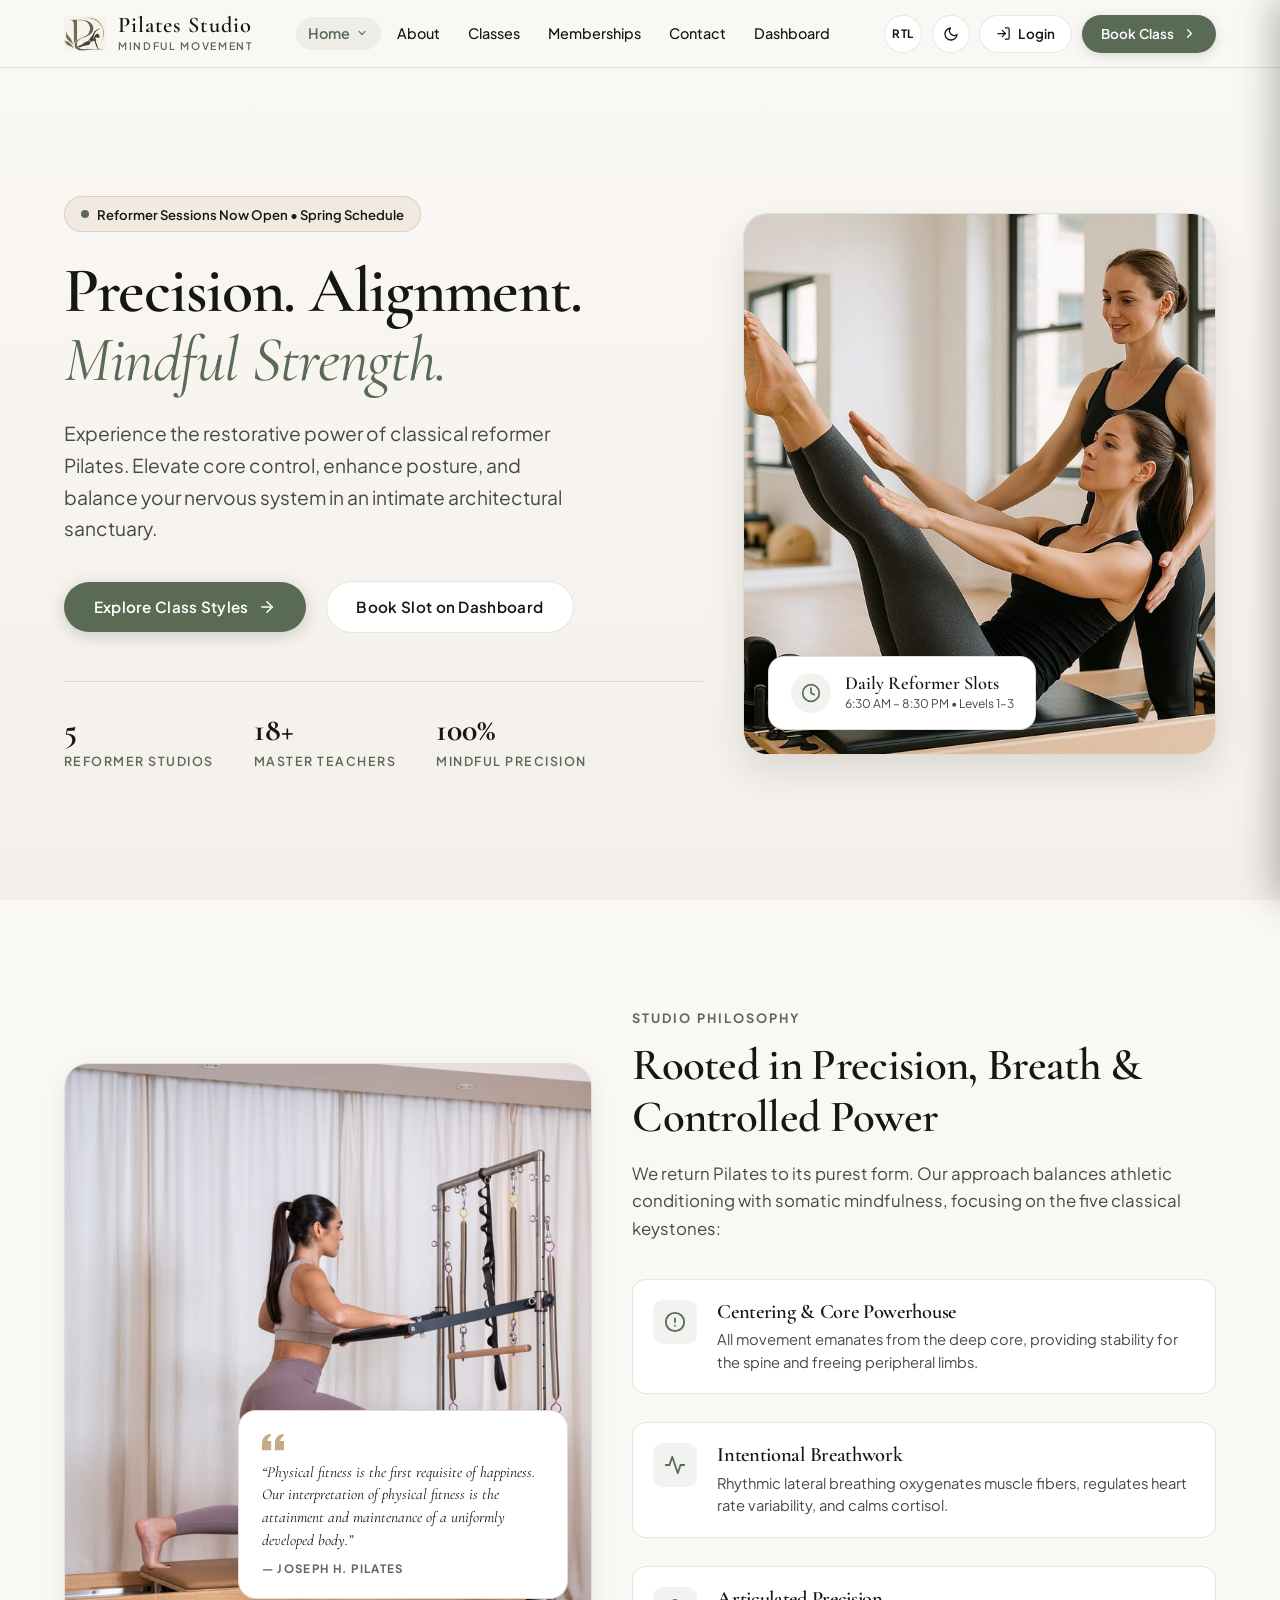
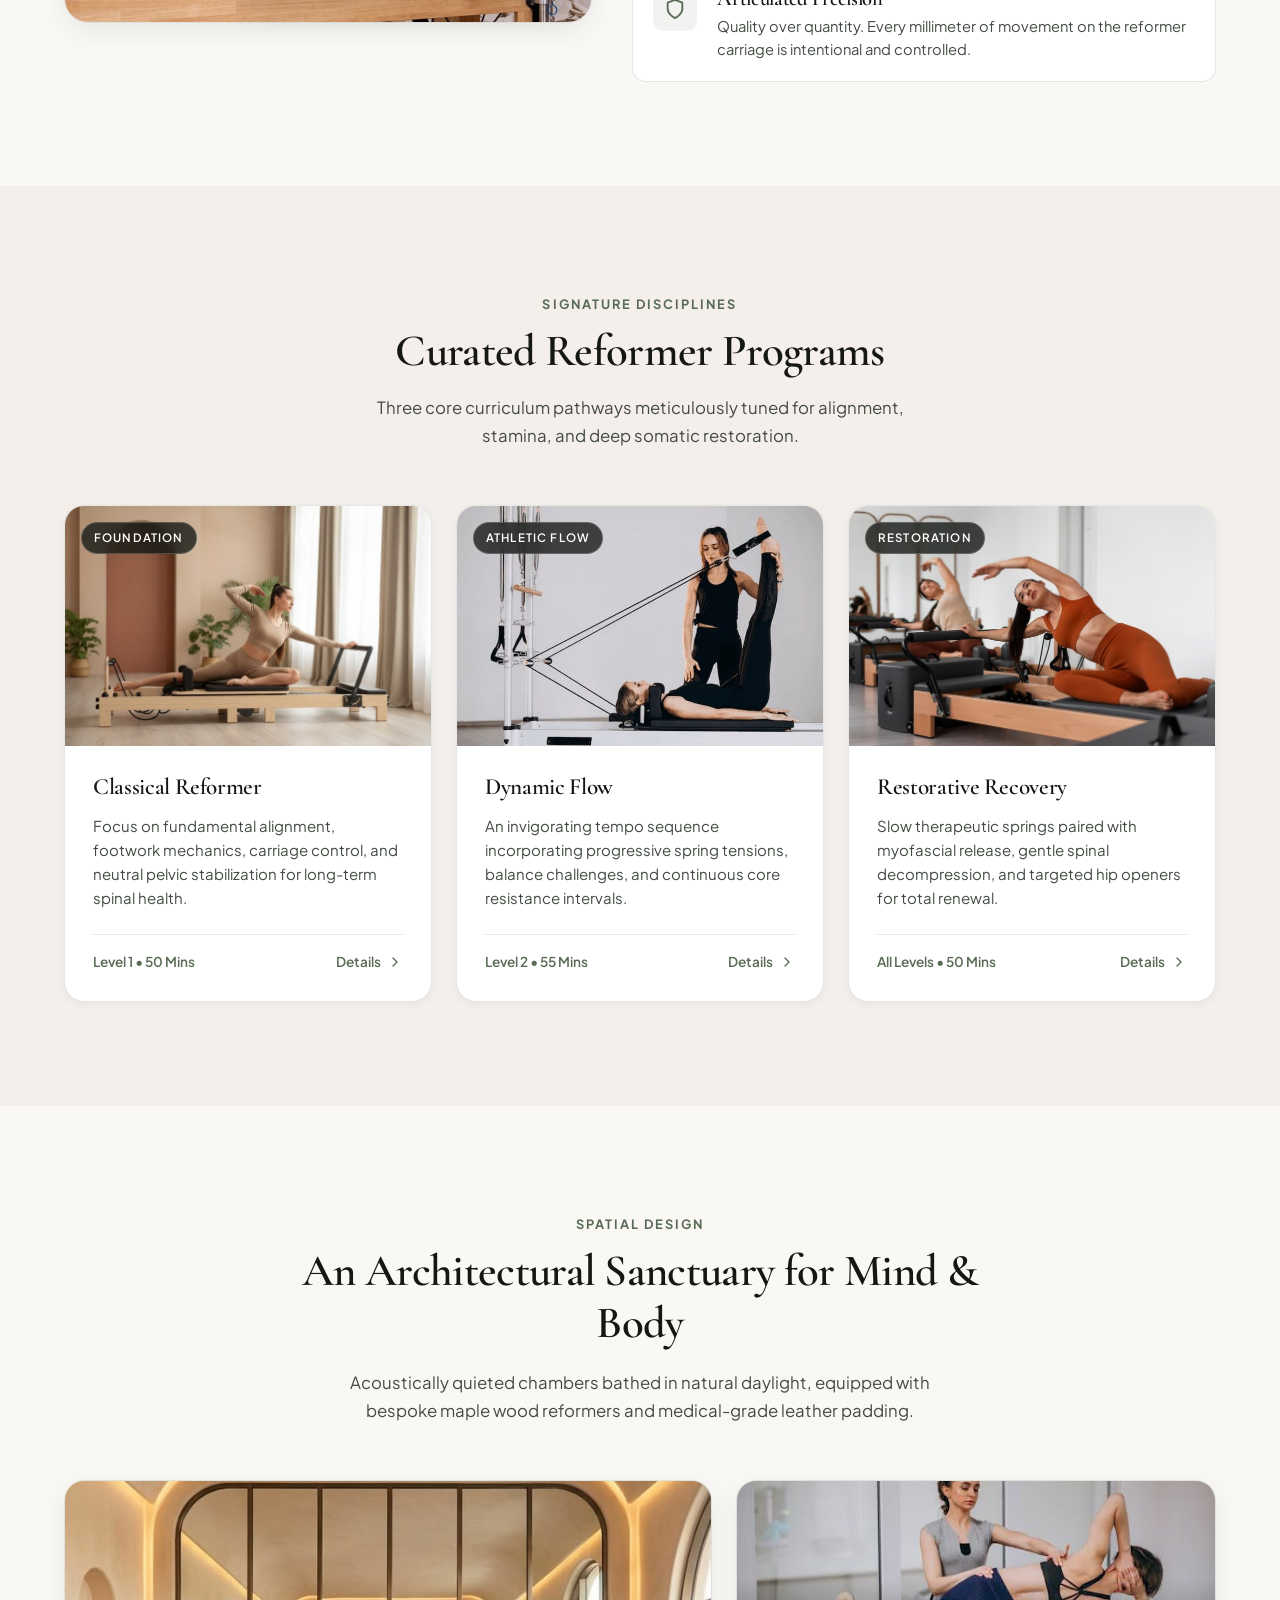
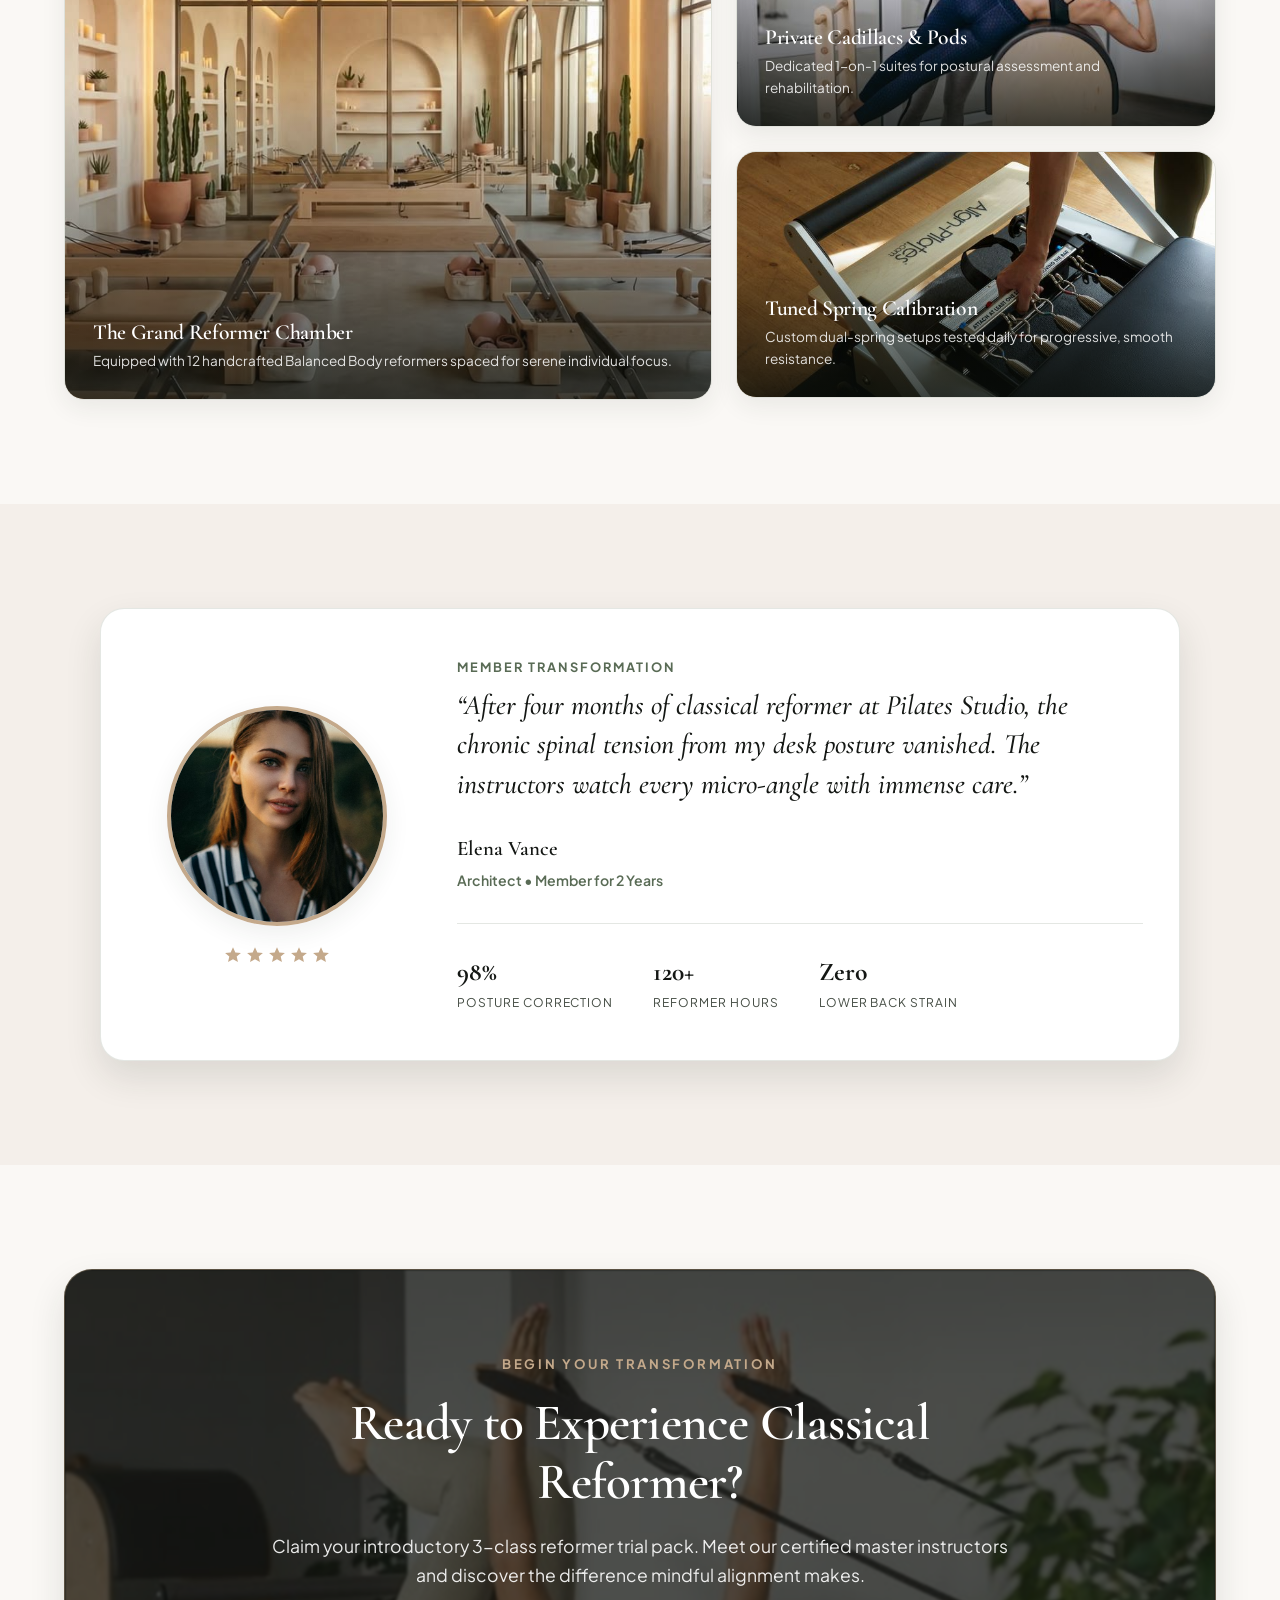
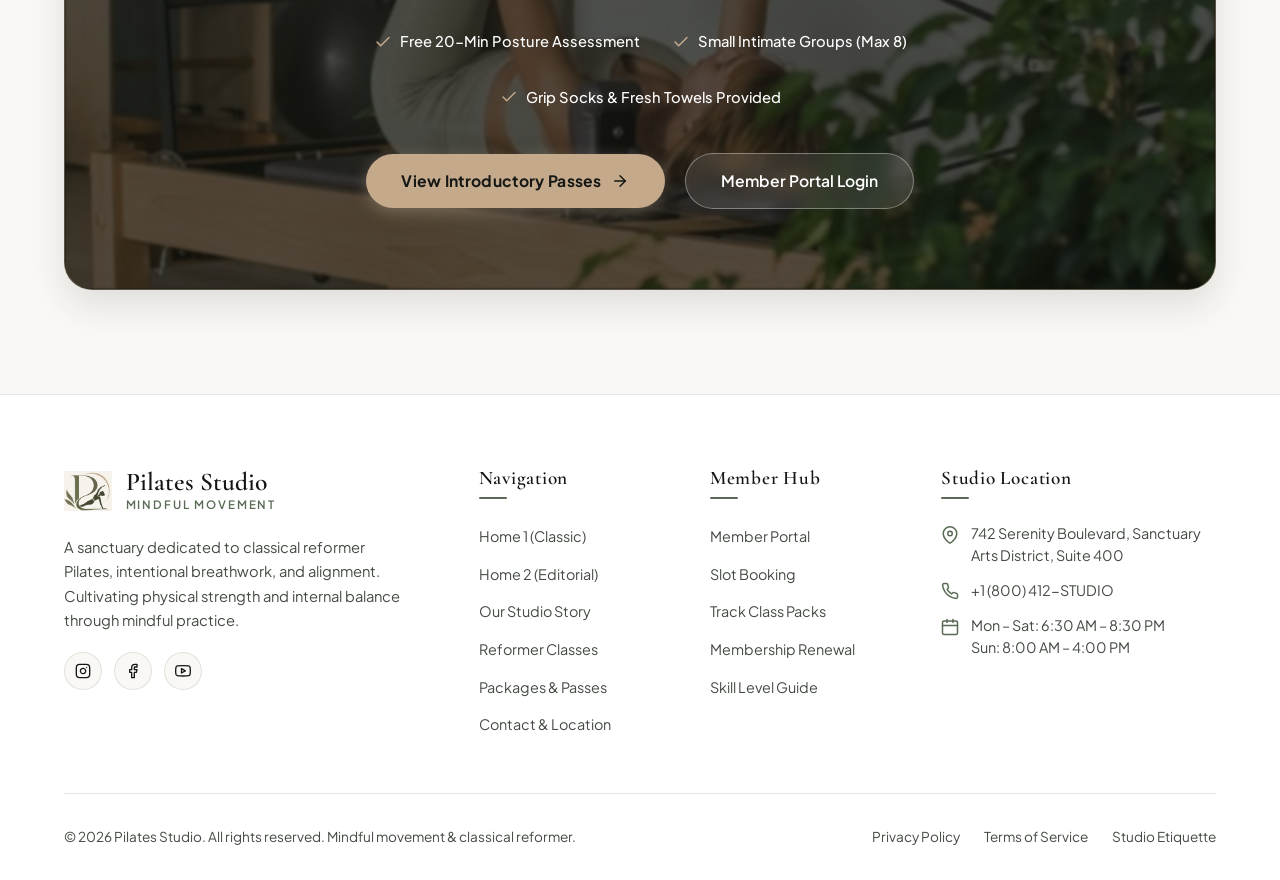
==== commit f168a765: "update" ====
--- a/index.html
+++ b/index.html
@@ -88,14 +88,16 @@
             <a href="membership.html" class="nav-link">Memberships</a>
           </li>
 
-          <!-- 5. Dashboard -->
+          
+
+          <!-- 5. Contact (Directly Visible) -->
+          <li class="nav-item">
+            <a href="contact.html" class="nav-link">Contact</a>
+          </li>
+
+          <!-- 6. Dashboard -->
           <li class="nav-item">
             <a href="dashboard.html" class="nav-link">Dashboard</a>
-          </li>
-
-          <!-- 6. Contact (Directly Visible) -->
-          <li class="nav-item">
-            <a href="contact.html" class="nav-link">Contact</a>
           </li>
         </ul>
       </nav>
@@ -254,14 +256,17 @@
         <a href="membership.html" class="mobile-nav-link">Memberships</a>
       </li>
 
-      <!-- 5. Dashboard -->
-      <li class="mobile-nav-item">
-        <a href="dashboard.html" class="mobile-nav-link">Member Dashboard</a>
-      </li>
-
-      <!-- 6. Contact -->
+      
+
+      <!-- 5. Contact -->
       <li class="mobile-nav-item">
         <a href="contact.html" class="mobile-nav-link">Contact</a>
+      </li>
+
+
+      <!-- 6. Dashboard -->
+      <li class="mobile-nav-item">
+        <a href="dashboard.html" class="mobile-nav-link">Dashboard</a>
       </li>
     </ul>
 
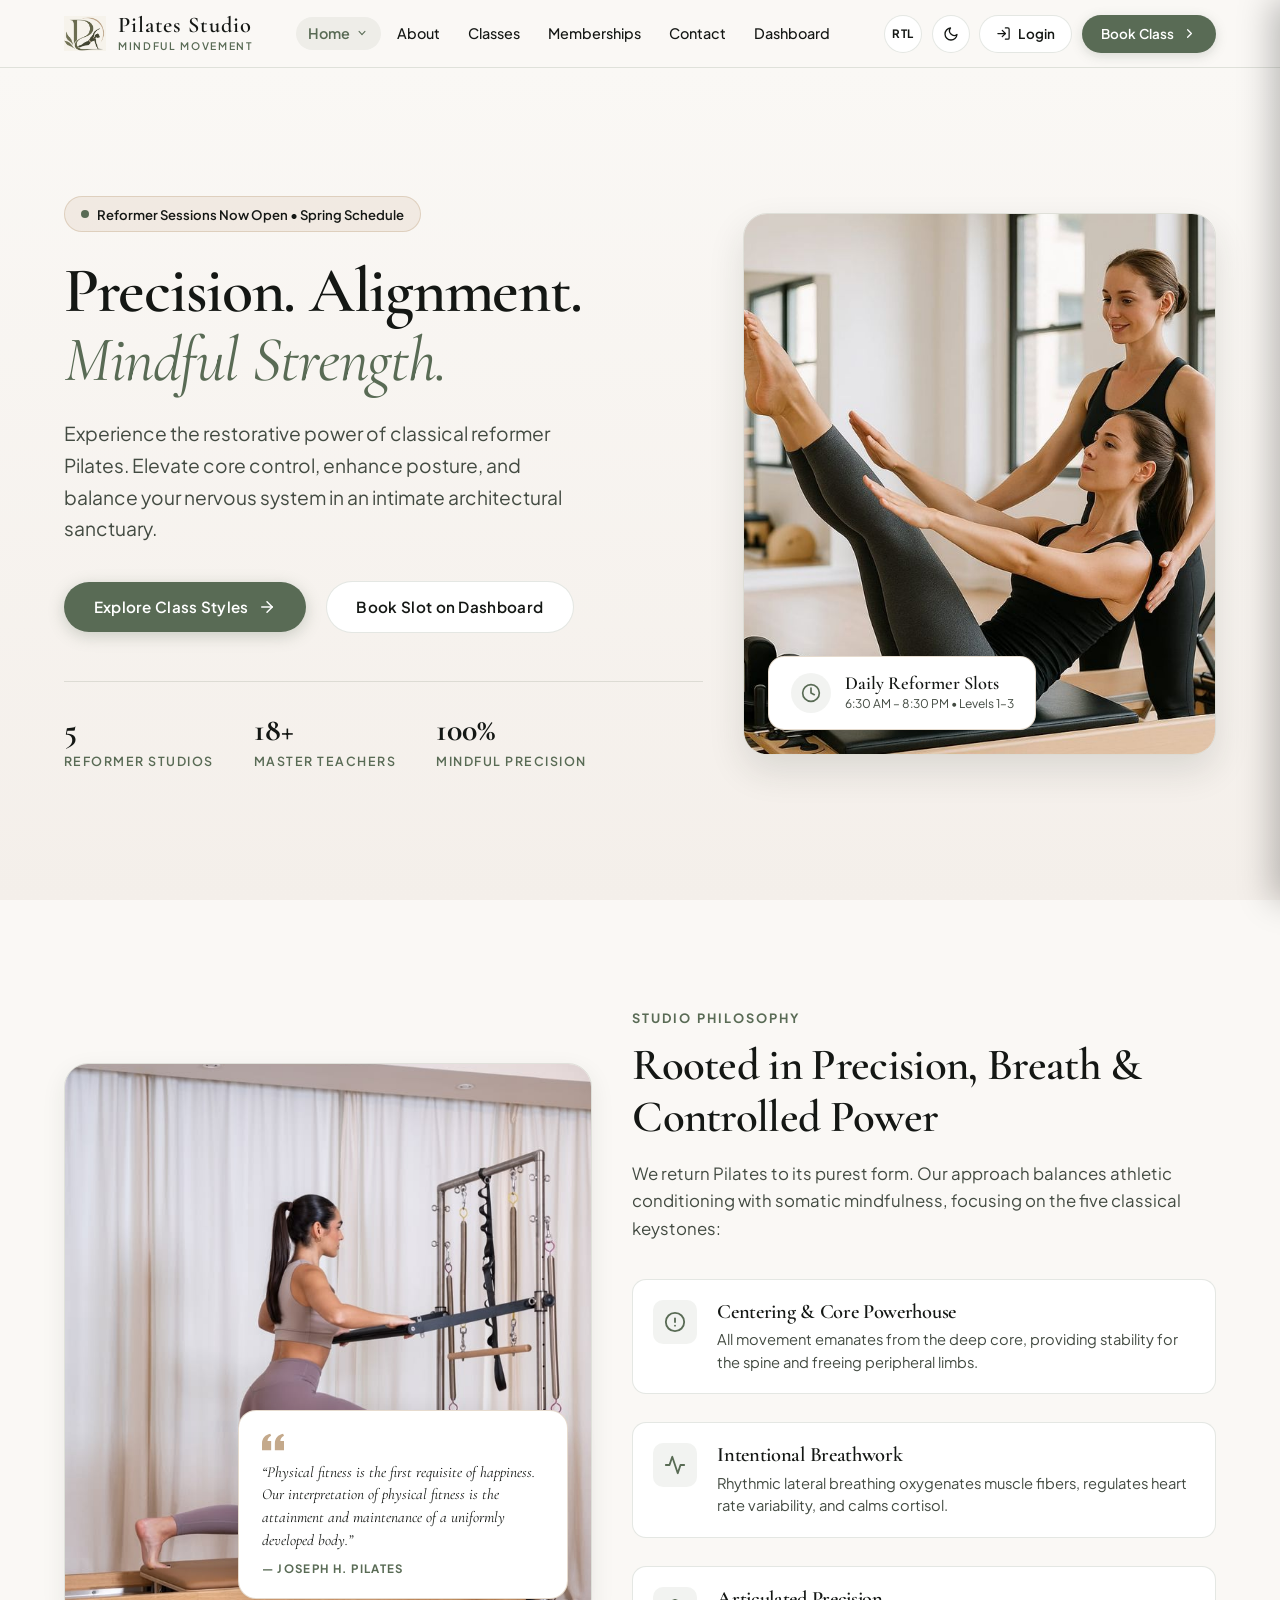
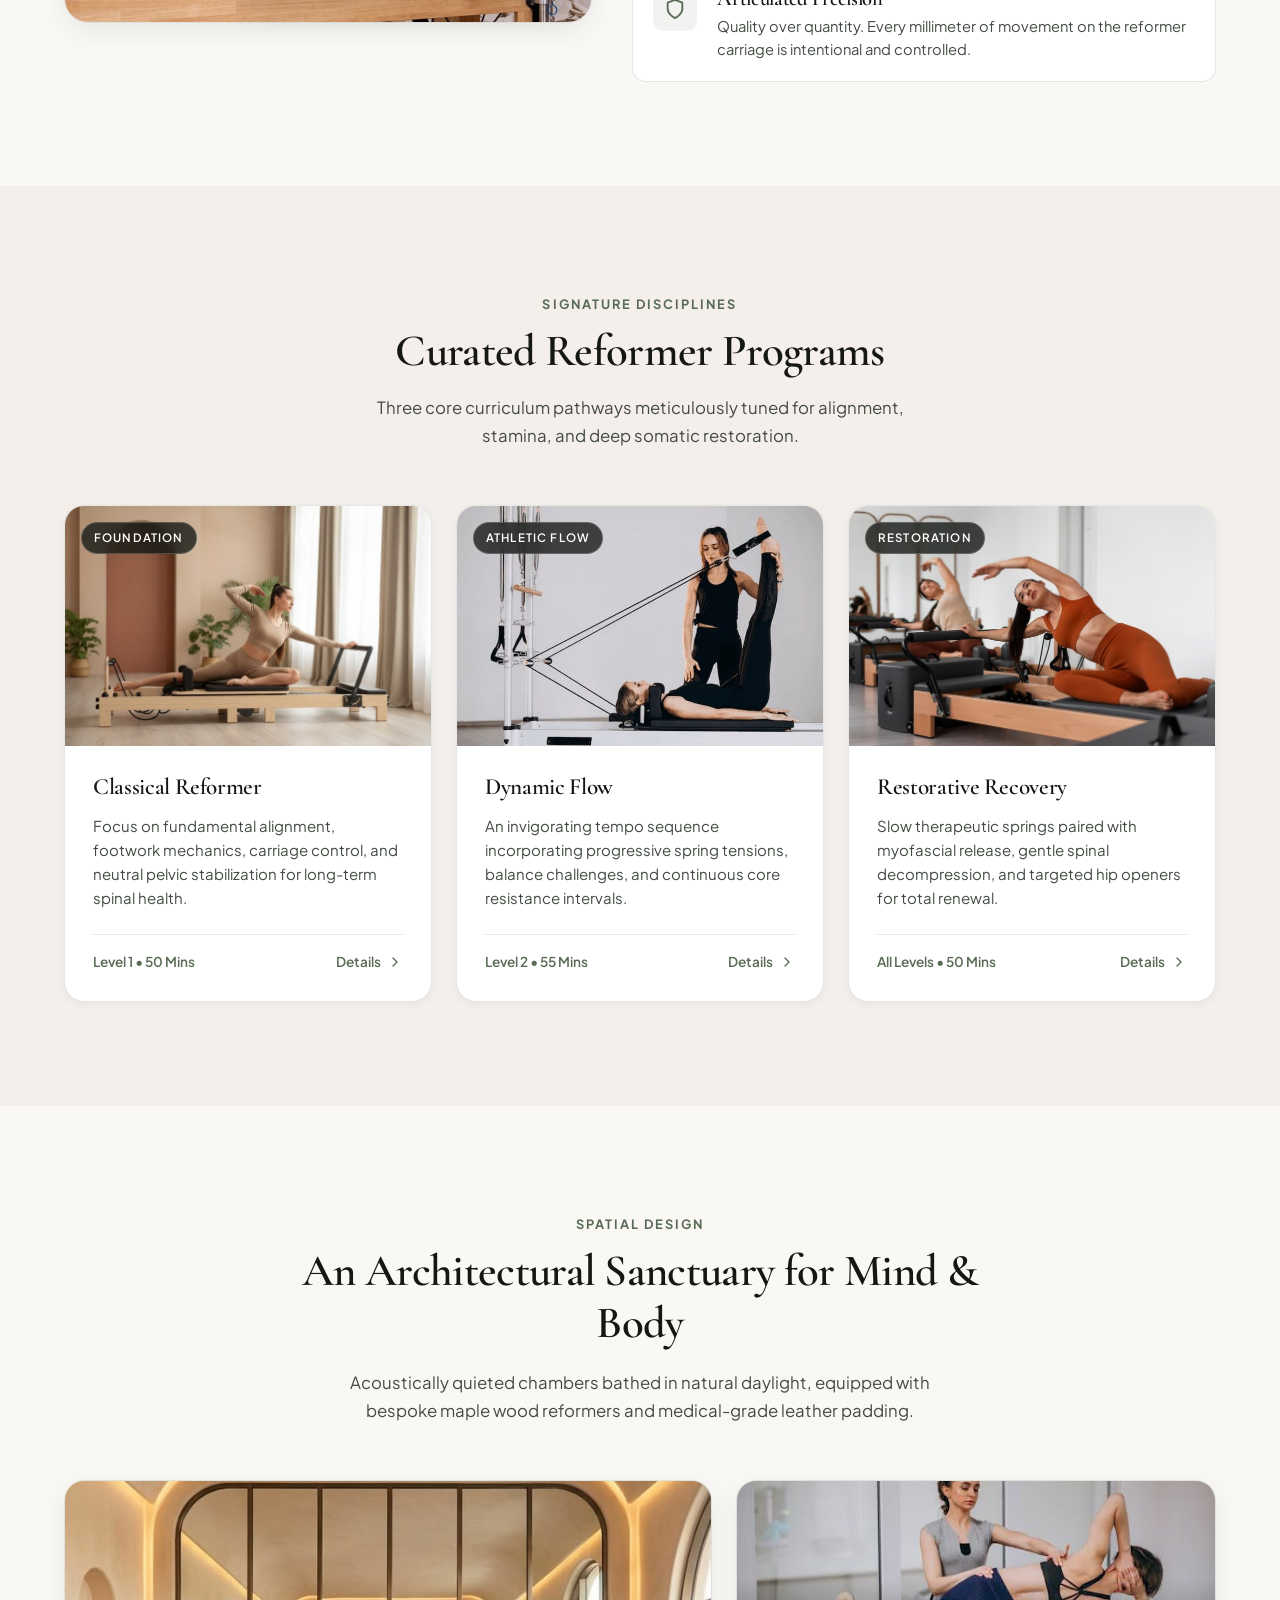
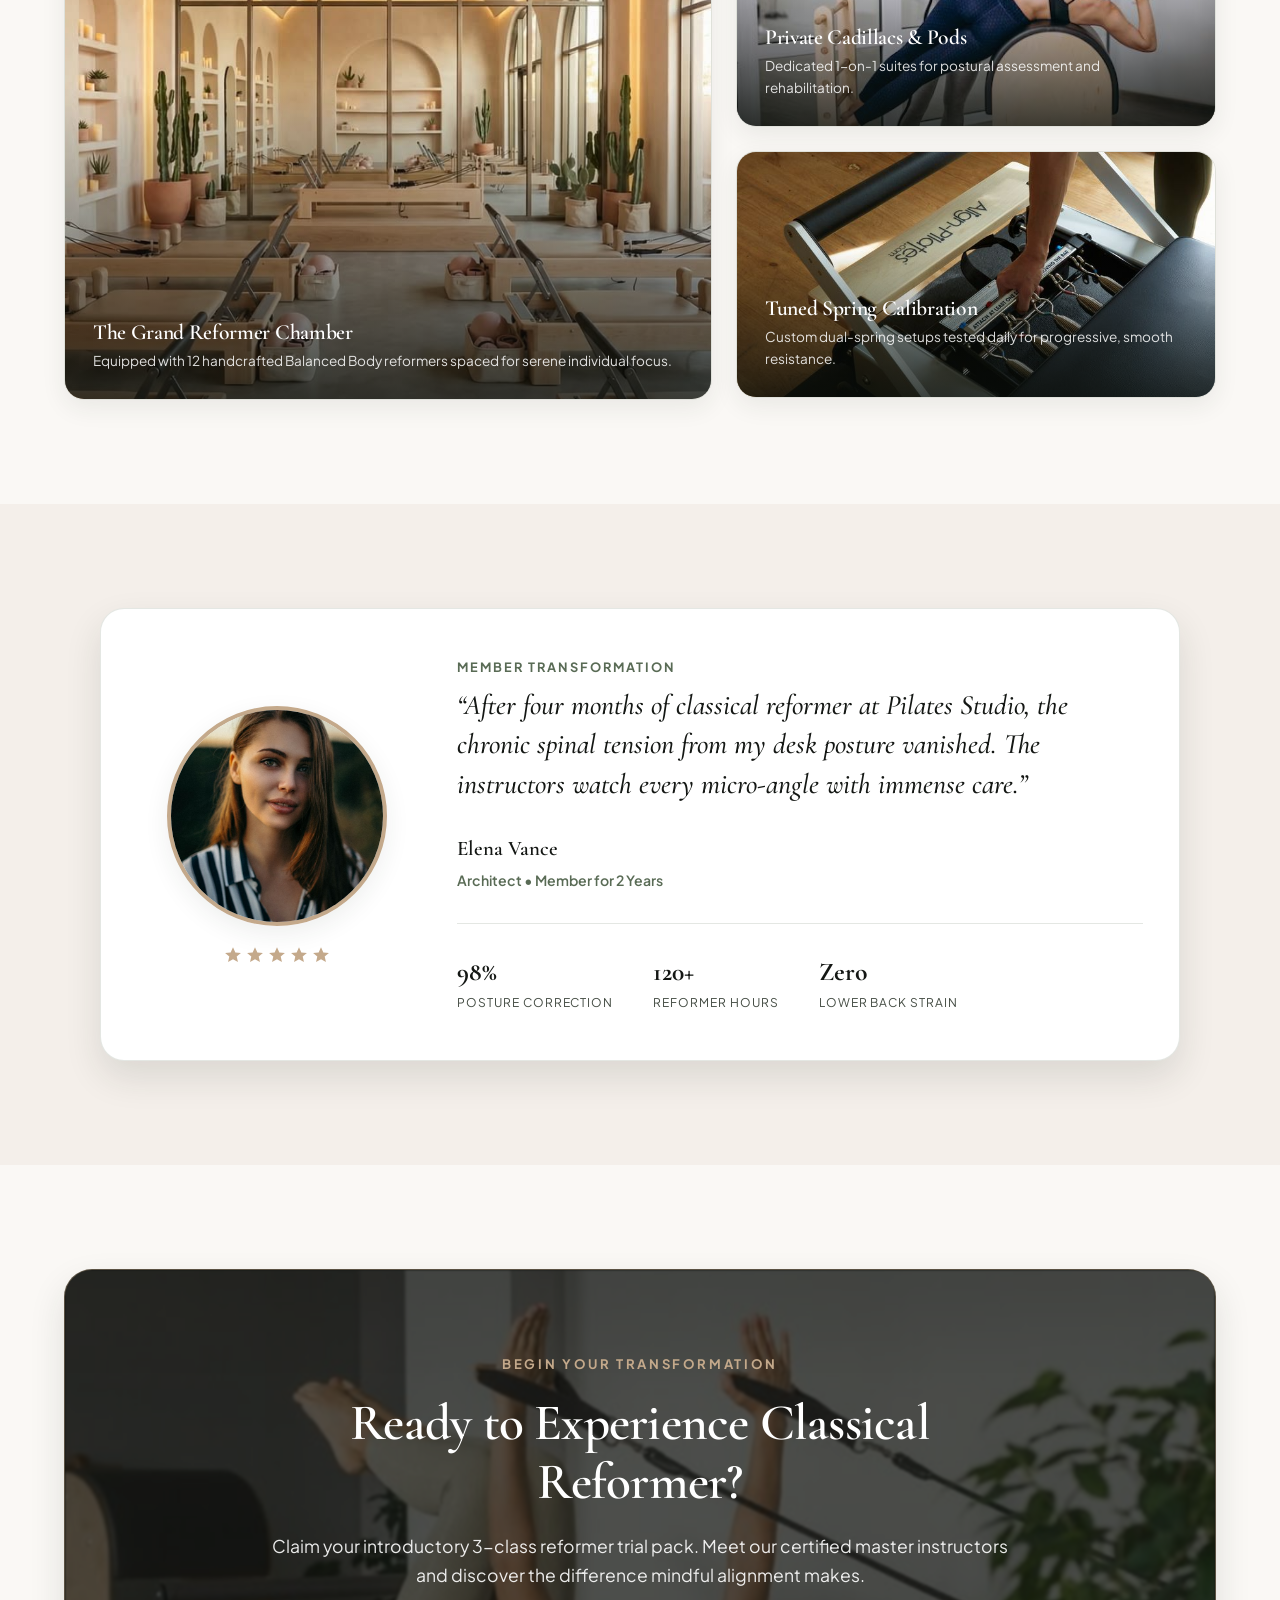
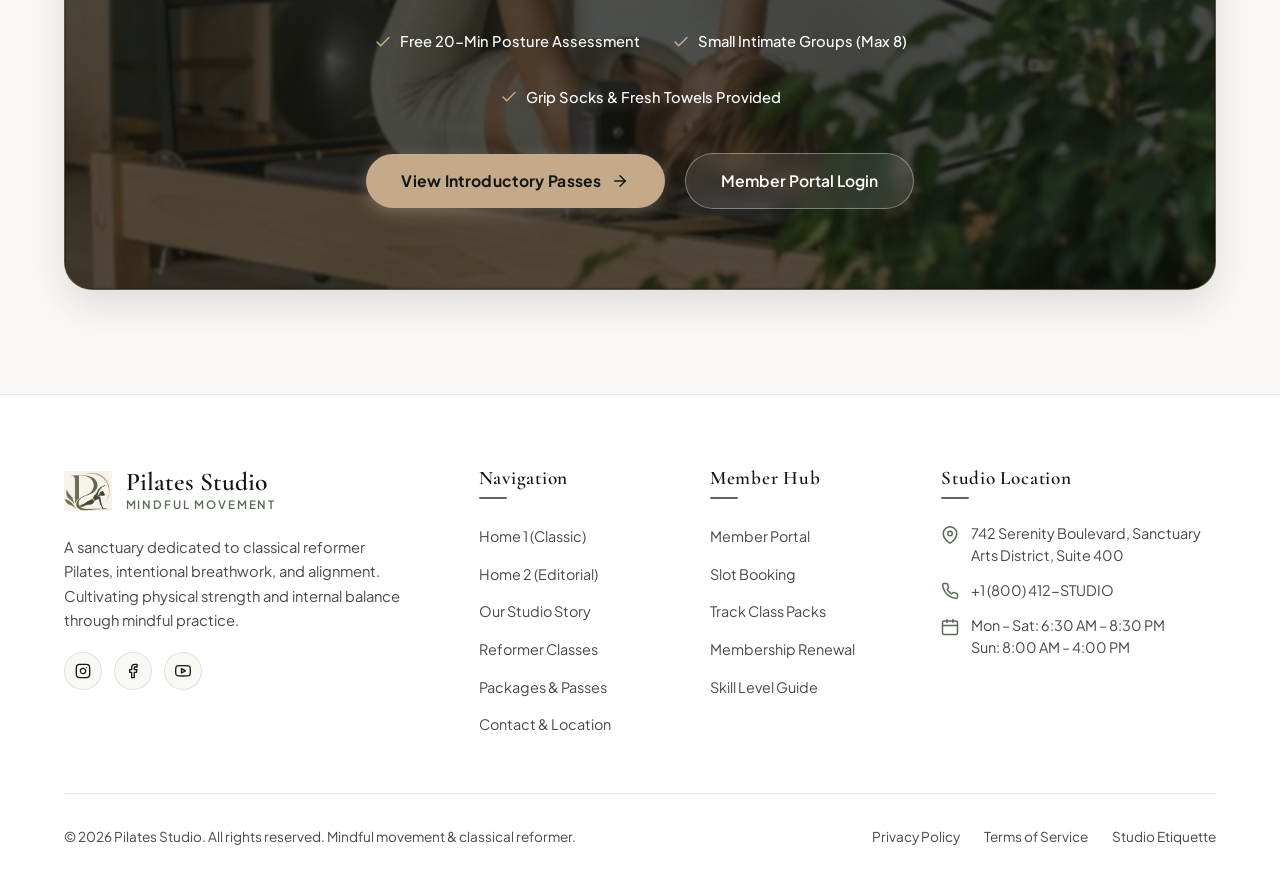
==== commit a4474b68: "update" ====
--- a/index.html
+++ b/index.html
@@ -268,6 +268,22 @@
       <li class="mobile-nav-item">
         <a href="dashboard.html" class="mobile-nav-link">Dashboard</a>
       </li>
+
+      <!-- 7. Member Portal Login -->
+      <li class="mobile-nav-item">
+        <a href="login.html" class="mobile-nav-link mobile-nav-login-link">
+          <span class="mobile-nav-link-content">
+            <svg viewBox="0 0 24 24" fill="none" stroke="currentColor" stroke-width="2" stroke-linecap="round"
+              stroke-linejoin="round" aria-hidden="true" class="mobile-nav-icon">
+              <path d="M15 3h4a2 2 0 0 1 2 2v14a2 2 0 0 1-2 2h-4"></path>
+              <polyline points="10 17 15 12 10 7"></polyline>
+              <line x1="15" y1="12" x2="3" y2="12"></line>
+            </svg>
+            <span>Member Login</span>
+          </span>
+          <span class="mobile-login-badge">Portal</span>
+        </a>
+      </li>
     </ul>
 
     <!-- Drawer Footer with CTA & Login Buttons -->
--- a/assets/css/style.css
+++ b/assets/css/style.css
@@ -680,7 +680,9 @@
   right: 0;
   width: 86%;
   max-width: 360px;
-  height: 100vh;
+  height: 100%;
+  height: 100dvh;
+  max-height: 100dvh;
   background-color: var(--bg-body);
   border-left: 1px solid var(--border-color);
   z-index: 10001;
@@ -690,6 +692,8 @@
   transition: transform 0.35s cubic-bezier(0.16, 1, 0.3, 1);
   box-shadow: -8px 0 32px rgba(0, 0, 0, 0.25);
   overflow-y: auto;
+  -webkit-overflow-scrolling: touch;
+  overscroll-behavior: contain;
 }
 
 .mobile-drawer.open {
@@ -713,8 +717,9 @@
   display: flex;
   align-items: center;
   justify-content: space-between;
-  padding: 1.25rem 1.5rem;
+  padding: 1rem 1.25rem;
   border-bottom: 1px solid var(--border-color);
+  flex-shrink: 0;
 }
 
 .drawer-brand {
@@ -767,9 +772,10 @@
   display: flex;
   align-items: center;
   justify-content: space-between;
-  padding: 0.85rem 1.5rem;
+  padding: 0.65rem 1.25rem;
   background-color: var(--bg-surface);
   border-bottom: 1px solid var(--border-color);
+  flex-shrink: 0;
 }
 
 .drawer-control-label {
@@ -786,10 +792,11 @@
 
 .mobile-nav-list {
   list-style: none;
-  padding: 1rem 1.25rem;
+  padding: 0.65rem 1.15rem;
   display: flex;
   flex-direction: column;
-  gap: 0.4rem;
+  gap: 0.25rem;
+  flex-shrink: 0;
 }
 
 .mobile-nav-item {
@@ -800,8 +807,8 @@
   display: flex;
   align-items: center;
   justify-content: space-between;
-  padding: 0.85rem 1rem;
-  font-size: 1rem;
+  padding: 0.7rem 0.9rem;
+  font-size: 0.95rem;
   font-weight: 500;
   color: var(--text-main);
   border-radius: 10px;
@@ -885,11 +892,13 @@
 
 .drawer-footer {
   margin-top: auto;
-  padding: 1.25rem 1.5rem;
+  padding: 0.85rem 1.25rem calc(1rem + env(safe-area-inset-bottom, 0px));
   border-top: 1px solid var(--border-color);
   display: flex;
   flex-direction: column;
-  gap: 0.75rem;
+  gap: 0.55rem;
+  background-color: var(--bg-body);
+  flex-shrink: 0;
 }
 
 .mobile-cta-btn {
@@ -897,9 +906,9 @@
   align-items: center;
   justify-content: center;
   gap: 0.6rem;
-  height: 48px;
-  min-height: 48px;
-  padding: 0 1.25rem;
+  height: 44px;
+  min-height: 44px;
+  padding: 0 1.15rem;
   background-color: var(--color-primary);
   color: #FFFFFF !important;
   border: 1px solid transparent;
@@ -939,27 +948,32 @@
   align-items: center;
   justify-content: center;
   gap: 0.6rem;
-  height: 48px;
-  min-height: 48px;
-  padding: 0 1.25rem;
-  background-color: var(--bg-surface);
-  color: var(--text-main);
-  border: 1px solid var(--border-color);
+  height: 44px;
+  min-height: 44px;
+  padding: 0 1.15rem;
+  background-color: var(--color-primary-subtle);
+  color: var(--color-primary);
+  border: 1.5px solid var(--color-primary);
   border-radius: 12px;
-  font-weight: 600;
+  font-weight: 700;
   font-size: 0.92rem;
   line-height: 1;
   text-align: center;
   text-decoration: none;
   box-sizing: border-box;
+  box-shadow: 0 2px 8px rgba(89, 107, 85, 0.12);
   transition: var(--transition-smooth);
 }
 
 .mobile-login-btn:hover,
 .mobile-login-btn.active-auth-state {
   border-color: var(--color-primary);
-  color: var(--color-primary);
-  background-color: var(--color-primary-subtle);
+  color: #FFFFFF !important;
+  background-color: var(--color-primary);
+}
+
+.mobile-login-btn:hover svg {
+  stroke: #FFFFFF;
 }
 
 .mobile-login-btn svg {
@@ -972,6 +986,59 @@
   flex-shrink: 0 !important;
   display: inline-block;
   vertical-align: middle;
+  stroke: var(--color-primary);
+  transition: stroke 0.2s ease;
+}
+
+/* Dedicated Mobile Menu List Login Item */
+.mobile-nav-login-link {
+  background-color: var(--color-primary-subtle);
+  border: 1px solid rgba(89, 107, 85, 0.25);
+  font-weight: 600;
+  margin-top: 0.35rem;
+}
+
+.mobile-nav-login-link:hover {
+  background-color: var(--color-primary);
+  color: #FFFFFF !important;
+}
+
+.mobile-nav-login-link:hover .mobile-nav-icon {
+  stroke: #FFFFFF;
+}
+
+.mobile-nav-login-link:hover .mobile-login-badge {
+  background-color: rgba(255, 255, 255, 0.2);
+  color: #FFFFFF;
+  border-color: #FFFFFF;
+}
+
+.mobile-nav-link-content {
+  display: inline-flex;
+  align-items: center;
+  gap: 0.65rem;
+}
+
+.mobile-nav-icon {
+  width: 18px;
+  height: 18px;
+  stroke: var(--color-primary);
+  flex-shrink: 0;
+  transition: stroke 0.2s ease;
+}
+
+.mobile-login-badge {
+  font-size: 0.68rem;
+  font-weight: 700;
+  text-transform: uppercase;
+  letter-spacing: 0.05em;
+  padding: 0.2rem 0.55rem;
+  background-color: var(--bg-surface);
+  color: var(--color-primary);
+  border-radius: 9999px;
+  border: 1px solid var(--color-primary);
+  line-height: 1.1;
+  transition: all 0.2s ease;
 }
 
 /* ==========================================================================
--- a/assets/css/responsive.css
+++ b/assets/css/responsive.css
@@ -52,9 +52,25 @@
   }
 
   .header-actions .action-icon-btn,
-  .header-actions .header-login-btn,
   .header-actions .header-cta-btn {
     display: none !important;
+  }
+
+  .header-actions .header-login-btn {
+    display: inline-flex !important;
+    height: 36px;
+    padding: 0 0.85rem;
+    font-size: 0.82rem;
+    font-weight: 600;
+    border-radius: 9999px;
+    border: 1px solid var(--border-color);
+    background-color: var(--bg-surface);
+  }
+
+  .header-actions .header-login-btn:hover {
+    border-color: var(--color-primary);
+    background-color: var(--color-primary-subtle);
+    color: var(--color-primary);
   }
 
   .mobile-toggle-btn {
@@ -313,6 +329,13 @@
     letter-spacing: 0.12em;
     line-height: 1.1;
     margin-top: 1px;
+  }
+
+  .header-actions .header-login-btn {
+    height: 34px;
+    padding: 0 0.65rem;
+    font-size: 0.78rem;
+    gap: 0.35rem;
   }
 
   .hero-section {
@@ -470,6 +493,17 @@
   .mobile-toggle-btn {
     width: 38px;
     height: 38px;
+  }
+
+  .header-actions .header-login-btn span {
+    display: none;
+  }
+
+  .header-actions .header-login-btn {
+    width: 36px;
+    height: 36px;
+    padding: 0;
+    justify-content: center;
   }
 
   .hero-headline {
